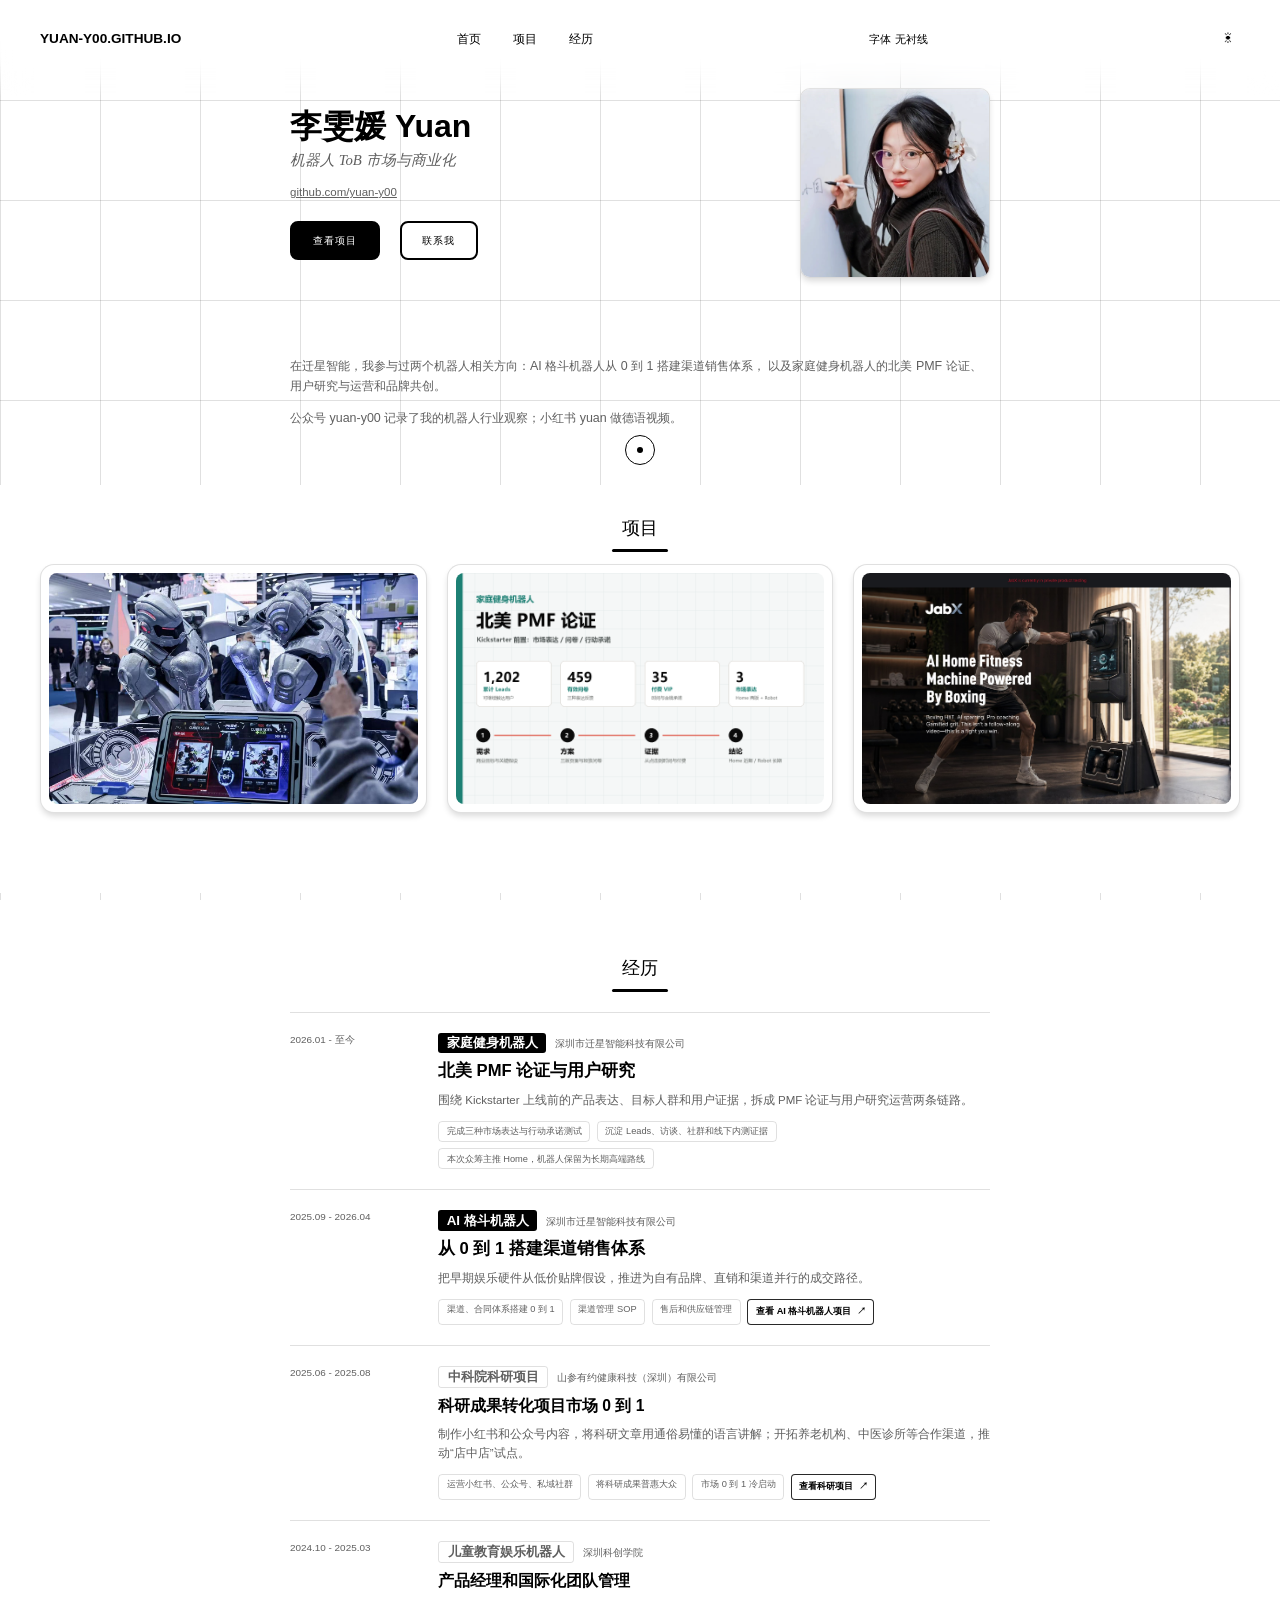
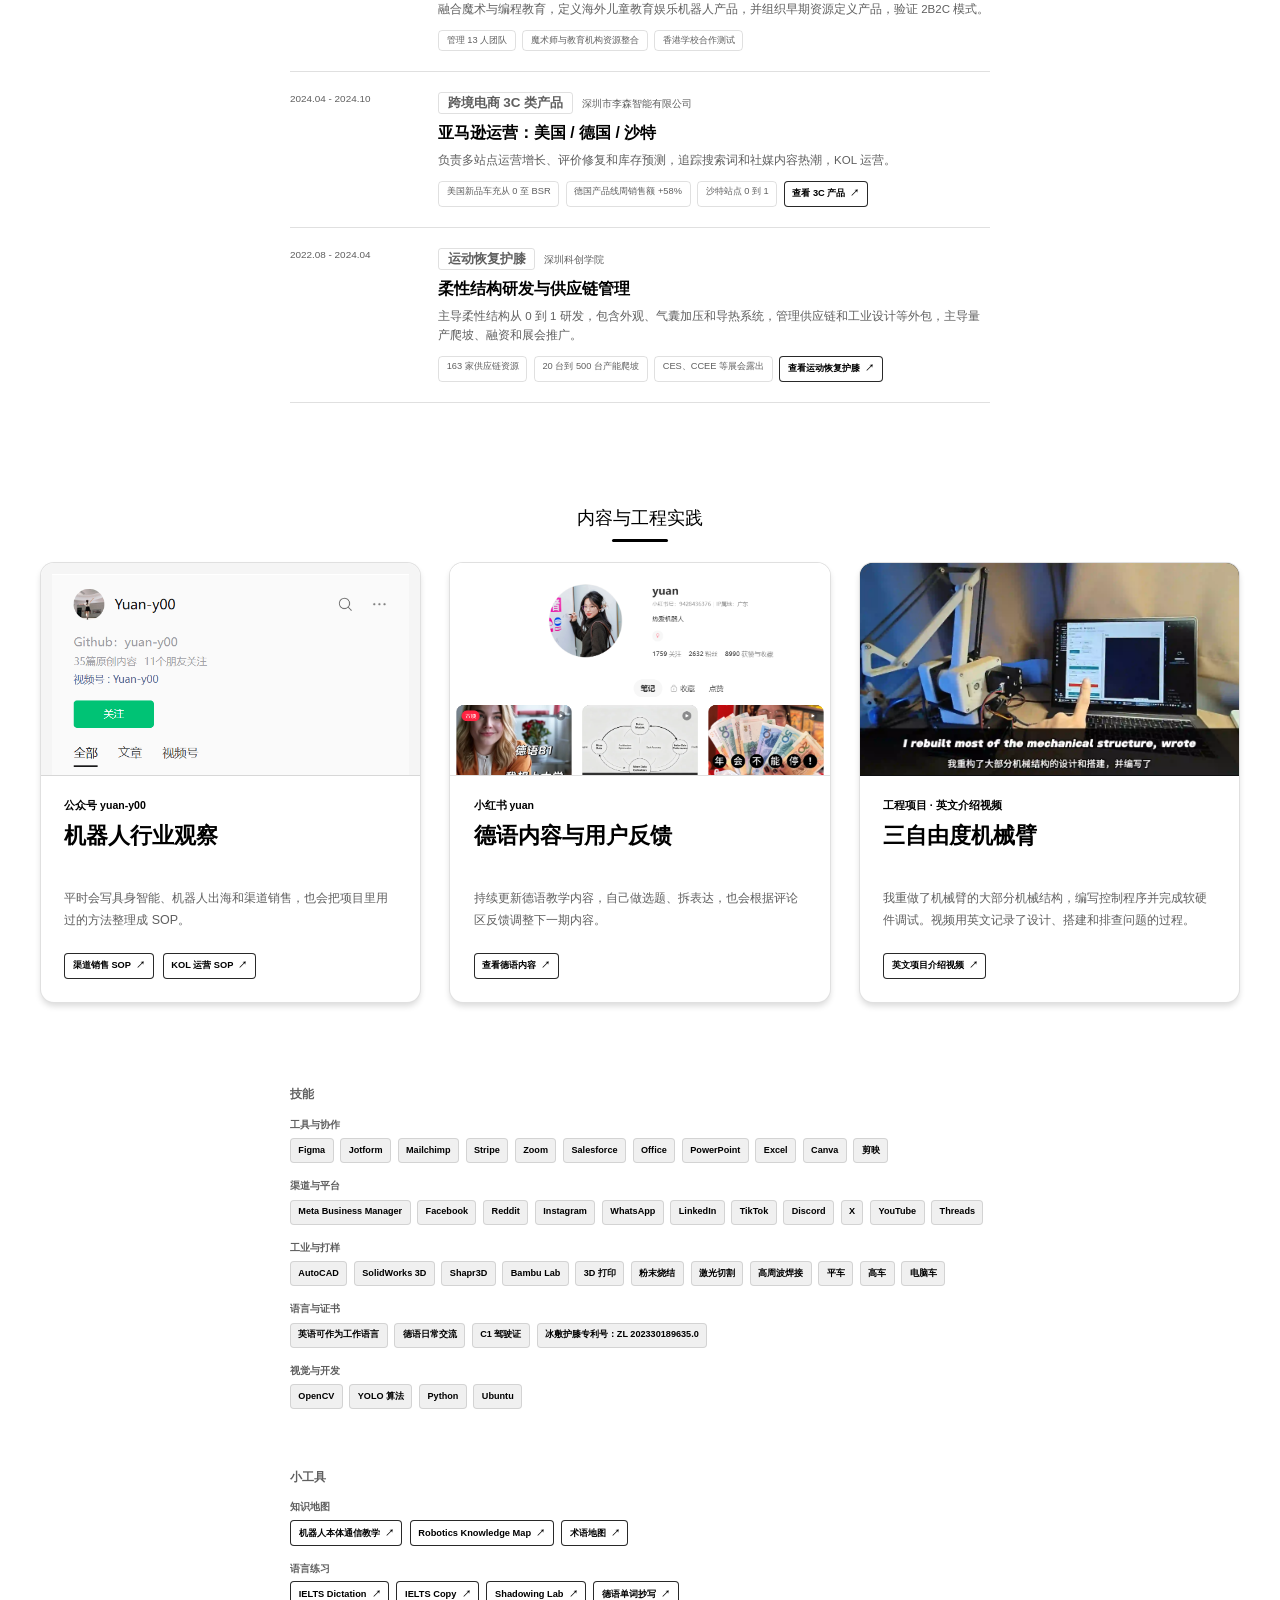
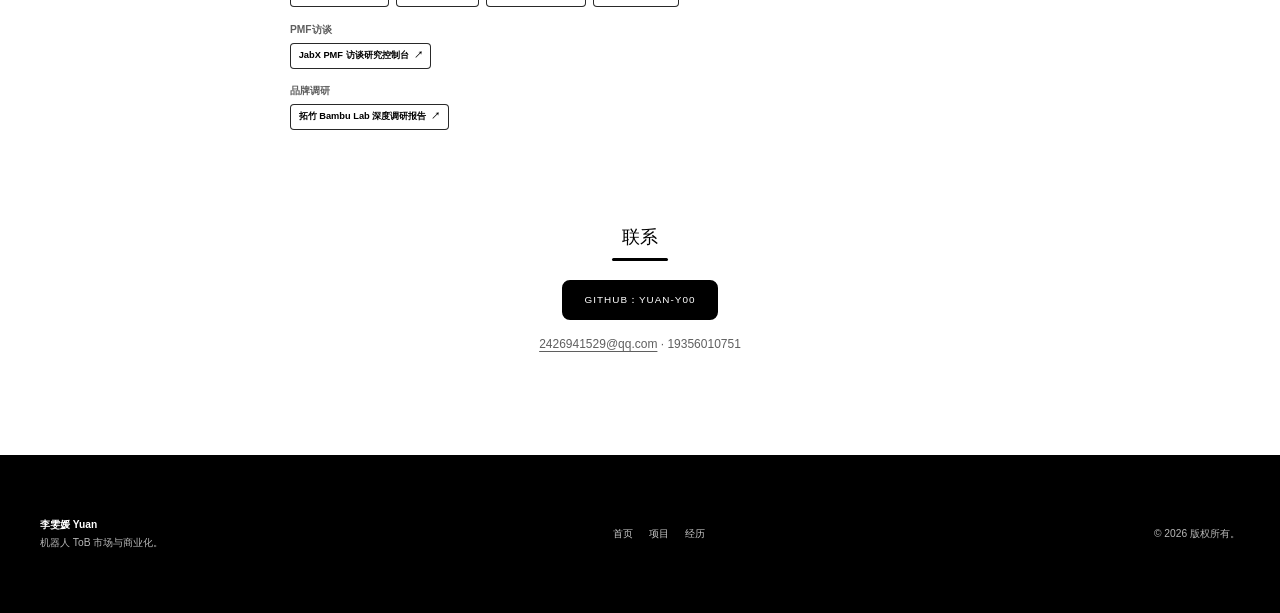
==== index.html @ 12eb8757 "Move development skills to final row" ====
<!doctype html>
<html lang="zh-CN">
  <head>
    <meta charset="utf-8">
    <meta name="viewport" content="width=device-width, initial-scale=1">
    <meta name="color-scheme" content="light dark">
    <title>李雯媛 Yuan | 机器人 ToB 市场与商业化</title>
    <meta
      name="description"
      content="李雯媛 Yuan 的机器人 ToB 海外市场与商业化作品集：PMF 验证、渠道销售、客户线索、订单交付和机器人行业观察。"
    >
    <meta property="og:title" content="李雯媛 Yuan | 机器人 ToB 市场与商业化">
    <meta
      property="og:description"
      content="机器人 ToB 海外市场、PMF 验证、渠道销售与商业化作品集。"
    >
    <meta property="og:type" content="website">
    <meta property="og:url" content="https://yuan-y00.github.io/">
    <meta property="og:image" content="https://yuan-y00.github.io/assets/site-preview.webp">
    <meta name="twitter:card" content="summary_large_image">
    <link rel="icon" href="assets/profile/avatar.webp">
    <link rel="stylesheet" href="styles.css">
  </head>
  <body class="home-page">
    <a class="skip-link" href="#main">跳到主要内容</a>
    <div class="cursor-dot" id="cursorDot" aria-hidden="true"></div>
    <div class="cursor-ring" id="cursorRing" aria-hidden="true"></div>

    <nav class="navbar" aria-label="主导航">
      <div class="navbar-blur" aria-hidden="true"><div></div><div></div><div></div></div>
      <div class="container nav-container">
        <a class="nav-brand" href="#home">YUAN-Y00.GITHUB.IO</a>
        <ul class="nav-menu">
          <li><a href="#home" class="nav-link">首页</a></li>
          <li><a href="#cad-gallery" class="nav-link">项目</a></li>
          <li><a href="#experience" class="nav-link">经历</a></li>
        </ul>
        <button id="font-toggle" class="font-toggle" type="button" data-font-toggle title="切换字体">
          字体 <span id="font-label">无衬线</span>
        </button>
        <button id="theme-toggle" class="theme-toggle" type="button" data-theme-toggle aria-label="切换深色模式" title="切换深色模式">
          <span class="icon-sun" aria-hidden="true">☀</span>
          <span class="icon-moon" aria-hidden="true">☾</span>
        </button>
        <button class="hamburger" type="button" aria-label="打开菜单" aria-expanded="false">
          <span></span>
          <span></span>
          <span></span>
        </button>
      </div>
    </nav>

    <div id="scroll-sidebar" aria-label="页面目录">
      <div class="sidebar-track"><div id="sidebar-fill"></div></div>
      <button class="sdot active" type="button" data-target="about"><span class="sdot-ring"></span><span class="sdot-label">关于</span></button>
      <button class="sdot" type="button" data-target="cad-gallery"><span class="sdot-ring"></span><span class="sdot-label">项目</span></button>
      <button class="sdot" type="button" data-target="experience"><span class="sdot-ring"></span><span class="sdot-label">经历</span></button>
    </div>

    <main id="main" class="page-content">
      <section id="home" class="intro-section">
        <div class="intro-grid">
          <div class="intro-text">
            <h1>李雯媛 Yuan</h1>
            <p class="intro-role">机器人 ToB 市场与商业化</p>
            <p class="intro-contact">
              <a href="https://github.com/yuan-y00" target="_blank" rel="noreferrer">github.com/yuan-y00</a>
            </p>
            <div class="intro-actions">
              <a class="btn btn-primary" href="#cad-gallery">查看项目</a>
              <a class="btn btn-secondary" href="#contact">联系我</a>
            </div>
          </div>
          <div class="intro-photo">
            <img src="assets/profile/yuan-portrait-balanced-20260731.webp" width="1000" height="1000" alt="李雯媛个人照片">
          </div>
        </div>
      </section>

      <section id="about" class="about-section container narrow">
        <p>
          在迁星智能，我参与过两个机器人相关方向：AI 格斗机器人从 0 到 1 搭建渠道销售体系，
          以及家庭健身机器人的北美 PMF 论证、用户研究与运营和品牌共创。
        </p>
        <p>
          公众号 yuan-y00 记录了我的机器人行业观察；小红书 yuan 做德语视频。
        </p>
      </section>

      <section id="cad-gallery" class="cad-gallery-section">
        <div class="container">
          <h2 class="section-title cad-gallery-title">项目</h2>

          <div class="cad-gallery">
            <article
              class="cad-photo-wrap sr sr-up"
              data-category="sales channel"
              data-title="从 0 到 1 搭建渠道销售体系"
              data-image="assets/projects/ai-fighting-robot-commercialization/home-cover.jpg"
              data-tools="开发线索|渠道管理|销售合同和售后体系搭建|新媒体获客|机器人出海"
              data-link="projects/ai-fighting-robot-commercialization/"
            >
              <div class="cad-media">
                <img src="assets/projects/ai-fighting-robot-commercialization/home-cover.jpg" width="1280" height="853" alt="AI 格斗机器人展会演示现场" loading="lazy">
                <div class="cad-photo-cap">AI 格斗机器人 · 0 到 1 商业化 · 渠道销售</div>
              </div>
              <div class="modal-copy">
                <p>
                  把早期具身智能娱乐硬件从低价贴牌假设，重构为自有品牌、直销和渠道并行的商业化路径。
                  项目沉淀了线索、报价、合同、交付、售后和供应链反馈的闭环。
                </p>
              </div>
            </article>

            <article
              class="cad-photo-wrap sr sr-up"
              data-category="pmf research"
              data-title="家庭健身机器人 PMF 论证"
              data-image="assets/projects/jabx-north-america-pmf/cover-pmf.png"
              data-tools="市场调研|Meta 广告与问卷|市场表达测试|行动承诺筛选|PMF 论证"
              data-link="projects/jabx-north-america-pmf/"
            >
              <div class="cad-media">
                <img src="assets/projects/jabx-north-america-pmf/cover-pmf.png" width="1600" height="1000" alt="家庭健身机器人 PMF 论证项目封面" loading="lazy">
                <div class="cad-photo-cap">家庭健身机器人 · PMF 论证</div>
              </div>
              <div class="modal-copy">
                <p>
                  从 Kickstarter 目标倒推产品定义和市场表达：本次众筹主推家庭互动有氧，机器人方向保留为长期高端产品路线。
                </p>
              </div>
            </article>

            <article
              class="cad-photo-wrap sr sr-up"
              data-category="pmf operations"
              data-title="家庭健身机器人用户研究与运营"
              data-image="assets/projects/jabx-post-pmf-operations/private-testing-cover.jpg"
              data-modal-layout="wide"
              data-tools="用户访谈|定量用户调研|内容编码|用户共创|线下产品内测"
              data-link="projects/jabx-post-pmf-operations/"
            >
              <div class="cad-media">
                <img src="assets/projects/jabx-post-pmf-operations/private-testing-cover.jpg" width="1928" height="1058" alt="JabX 家庭健身机器人产品测试画面" loading="lazy">
                <div class="cad-photo-cap">家庭健身机器人 · 用户研究与运营</div>
              </div>
              <div class="modal-copy">
                <p>
                  围绕北美家庭健身机器人，完成用户访谈、定量内容编码、目标用户补样和品牌共创，并设计线下产品内测，
                  把用户表达转成产品和市场判断。
                </p>
              </div>
            </article>
          </div>
        </div>
      </section>

      <section id="experience" class="experience-section container narrow">
        <h2 class="section-title">经历</h2>
        <div class="experience-timeline">
          <article class="experience-item experience-featured sr sr-up">
            <time class="experience-date">2026.01 - 至今</time>
            <div class="experience-body">
              <div class="experience-kicker"><span>家庭健身机器人</span><span>深圳市迁星智能科技有限公司</span></div>
              <h3>北美 PMF 论证与用户研究</h3>
              <p>围绕 Kickstarter 上线前的产品表达、目标人群和用户证据，拆成 PMF 论证与用户研究运营两条链路。</p>
              <ul class="experience-scope">
                <li>完成三种市场表达与行动承诺测试</li>
                <li>沉淀 Leads、访谈、社群和线下内测证据</li>
                <li>本次众筹主推 Home，机器人保留为长期高端路线</li>
              </ul>
            </div>
          </article>

          <article class="experience-item experience-featured sr sr-up">
            <time class="experience-date">2025.09 - 2026.04</time>
            <div class="experience-body">
              <div class="experience-kicker"><span>AI 格斗机器人</span><span>深圳市迁星智能科技有限公司</span></div>
              <h3>从 0 到 1 搭建渠道销售体系</h3>
              <p>把早期娱乐硬件从低价贴牌假设，推进为自有品牌、直销和渠道并行的成交路径。</p>
              <ul class="experience-scope">
                <li>渠道、合同体系搭建 0 到 1</li>
                <li>渠道管理 SOP</li>
                <li>售后和供应链管理</li>
                <li class="experience-link-item"><a class="experience-link" href="https://qxrobot.com/" target="_blank" rel="noreferrer">查看 AI 格斗机器人项目</a></li>
              </ul>
            </div>
          </article>

          <article class="experience-item sr sr-up">
            <time class="experience-date">2025.06 - 2025.08</time>
            <div class="experience-body">
              <div class="experience-kicker"><span>中科院科研项目</span><span>山参有约健康科技（深圳）有限公司</span></div>
              <h3>科研成果转化项目市场 0 到 1</h3>
              <p>制作小红书和公众号内容，将科研文章用通俗易懂的语言讲解；开拓养老机构、中医诊所等合作渠道，推动“店中店”试点。</p>
              <ul class="experience-scope">
                <li>运营小红书、公众号、私域社群</li>
                <li>将科研成果普惠大众</li>
                <li>市场 0 到 1 冷启动</li>
                <li class="experience-link-item"><a class="experience-link" href="https://ginpact.com.hk/" target="_blank" rel="noreferrer">查看科研项目</a></li>
              </ul>
            </div>
          </article>

          <article class="experience-item sr sr-up">
            <time class="experience-date">2024.10 - 2025.03</time>
            <div class="experience-body">
              <div class="experience-kicker"><span>儿童教育娱乐机器人</span><span>深圳科创学院</span></div>
              <h3>产品经理和国际化团队管理</h3>
              <p>融合魔术与编程教育，定义海外儿童教育娱乐机器人产品，并组织早期资源定义产品，验证 2B2C 模式。</p>
              <ul class="experience-scope">
                <li>管理 13 人团队</li>
                <li>魔术师与教育机构资源整合</li>
                <li>香港学校合作测试</li>
              </ul>
            </div>
          </article>

          <article class="experience-item sr sr-up">
            <time class="experience-date">2024.04 - 2024.10</time>
            <div class="experience-body">
              <div class="experience-kicker"><span>跨境电商 3C 类产品</span><span>深圳市李森智能有限公司</span></div>
              <h3>亚马逊运营：美国 / 德国 / 沙特</h3>
              <p>负责多站点运营增长、评价修复和库存预测，追踪搜索词和社媒内容热潮，KOL 运营。</p>
              <ul class="experience-scope">
                <li>美国新品车充从 0 至 BSR</li>
                <li>德国产品线周销售额 +58%</li>
                <li>沙特站点 0 到 1</li>
                <li class="experience-link-item"><a class="experience-link" href="https://www.amazon.com/dp/B0D4215HCX/" target="_blank" rel="noreferrer">查看 3C 产品</a></li>
              </ul>
            </div>
          </article>

          <article class="experience-item sr sr-up">
            <time class="experience-date">2022.08 - 2024.04</time>
            <div class="experience-body">
              <div class="experience-kicker"><span>运动恢复护膝</span><span>深圳科创学院</span></div>
              <h3>柔性结构研发与供应链管理</h3>
              <p>主导柔性结构从 0 到 1 研发，包含外观、气囊加压和导热系统，管理供应链和工业设计等外包，主导量产爬坡、融资和展会推广。</p>
              <ul class="experience-scope">
                <li>163 家供应链资源</li>
                <li>20 台到 500 台产能爬坡</li>
                <li>CES、CCEE 等展会露出</li>
                <li class="experience-link-item"><a class="experience-link" href="https://www.xpolar-tech.com/" target="_blank" rel="noreferrer">查看运动恢复护膝</a></li>
              </ul>
            </div>
          </article>
        </div>
      </section>

      <section id="writing" class="publications-section container">
        <h2 class="section-title">内容与工程实践</h2>
        <div class="publication-grid">
          <article class="project-card sr sr-up">
            <div class="content-cover cover-image cover-contain">
              <img src="assets/content/wechat-yuan-profile.png" alt="公众号 Yuan-y00 主页截图">
            </div>
            <div class="project-content">
              <p class="content-platform">公众号 yuan-y00</p>
              <h3>机器人行业观察</h3>
              <p>平时会写具身智能、机器人出海和渠道销售，也会把项目里用过的方法整理成 SOP。</p>
              <div class="content-tags" aria-label="公众号文章标签">
                <a class="content-tag" href="https://mp.weixin.qq.com/s/DQ8brnDehKN5XThmb5bspg" target="_blank" rel="noreferrer">渠道销售 SOP</a>
                <a class="content-tag" href="https://mp.weixin.qq.com/s/_Z7_DgvgK1DrWkc9xlBwUQ" target="_blank" rel="noreferrer">KOL 运营 SOP</a>
              </div>
            </div>
          </article>
          <article class="project-card sr sr-up">
            <div class="content-cover cover-image">
              <img src="assets/content/xiaohongshu-yuan-profile.png" alt="小红书 yuan 主页截图">
            </div>
            <div class="project-content">
              <p class="content-platform">小红书 yuan</p>
              <h3>德语内容与用户反馈</h3>
              <p>持续更新德语教学内容，自己做选题、拆表达，也会根据评论区反馈调整下一期内容。</p>
              <div class="content-tags" aria-label="小红书内容标签">
                <a class="content-tag" href="https://xhslink.cn/m/1D19Q9TMSQf" target="_blank" rel="noreferrer">查看德语内容</a>
              </div>
            </div>
          </article>
          <article class="project-card sr sr-up">
            <div class="content-cover cover-image cover-video-still">
              <img src="assets/content/robot-arm-engineering-video.png" alt="三自由度机械臂英文介绍视频截图">
            </div>
            <div class="project-content">
              <p class="content-platform">工程项目 · 英文介绍视频</p>
              <h3>三自由度机械臂</h3>
              <p>我重做了机械臂的大部分机械结构，编写控制程序并完成软硬件调试。视频用英文记录了设计、搭建和排查问题的过程。</p>
              <div class="content-tags" aria-label="机械臂项目标签">
                <a class="content-tag" href="https://www.xiaohongshu.com/explore/6a89f39d0000000028001f42?xsec_token=ABTaK23NPM53Q2ijnxwiIBMrDNHzEESpCkzVfnrGubMnU=&amp;xsec_source=pc_user" target="_blank" rel="noreferrer">英文项目介绍视频</a>
              </div>
            </div>
          </article>
        </div>
      </section>

      <section id="skills" class="skills-section container narrow">
        <h2 class="tools-title">技能</h2>
        <div class="skill-groups">
          <div class="skill-group">
            <h3>工具与协作</h3>
            <div class="skill-tags">
              <span>Figma</span>
              <span>Jotform</span>
              <span>Mailchimp</span>
              <span>Stripe</span>
              <span>Zoom</span>
              <span>Salesforce</span>
              <span>Office</span>
              <span>PowerPoint</span>
              <span>Excel</span>
              <span>Canva</span>
              <span>剪映</span>
            </div>
          </div>
          <div class="skill-group">
            <h3>渠道与平台</h3>
            <div class="skill-tags">
              <span>Meta Business Manager</span>
              <span>Facebook</span>
              <span>Reddit</span>
              <span>Instagram</span>
              <span>WhatsApp</span>
              <span>LinkedIn</span>
              <span>TikTok</span>
              <span>Discord</span>
              <span>X</span>
              <span>YouTube</span>
              <span>Threads</span>
            </div>
          </div>
          <div class="skill-group">
            <h3>工业与打样</h3>
            <div class="skill-tags">
              <span>AutoCAD</span>
              <span>SolidWorks 3D</span>
              <span>Shapr3D</span>
              <span>Bambu Lab</span>
              <span>3D 打印</span>
              <span>粉末烧结</span>
              <span>激光切割</span>
              <span>高周波焊接</span>
              <span>平车</span>
              <span>高车</span>
              <span>电脑车</span>
            </div>
          </div>
          <div class="skill-group">
            <h3>语言与证书</h3>
            <div class="skill-tags">
              <span>英语可作为工作语言</span>
              <span>德语日常交流</span>
              <span>C1 驾驶证</span>
              <span>冰敷护膝专利号：ZL 202330189635.0</span>
            </div>
          </div>
          <div class="skill-group">
            <h3>视觉与开发</h3>
            <div class="skill-tags">
              <span>OpenCV</span>
              <span>YOLO 算法</span>
              <span>Python</span>
              <span>Ubuntu</span>
            </div>
          </div>
        </div>
      </section>

      <section id="tools" class="tools-section container narrow">
        <h2 class="tools-title">小工具</h2>
        <div class="tool-groups">
          <div class="tool-group">
            <h3>知识地图</h3>
            <div class="tool-links">
              <a class="tool-link" href="robotics_web_project_requirements/" target="_blank" rel="noreferrer">机器人本体通信教学</a>
              <a class="tool-link" href="robotics-knowledge-base/" target="_blank" rel="noreferrer">Robotics Knowledge Map</a>
              <a class="tool-link" href="terms-map/terms-map-site/" target="_blank" rel="noreferrer">术语地图</a>
            </div>
          </div>
          <div class="tool-group">
            <h3>语言练习</h3>
            <div class="tool-links">
              <a class="tool-link" href="ielts-dictation/" target="_blank" rel="noreferrer">IELTS Dictation</a>
              <a class="tool-link" href="ielts-copy-pwa/" target="_blank" rel="noreferrer">IELTS Copy</a>
              <a class="tool-link" href="xingchen-shadowing-app/" target="_blank" rel="noreferrer">Shadowing Lab</a>
              <a class="tool-link" href="deutsch-copy/" target="_blank" rel="noreferrer">德语单词抄写</a>
            </div>
          </div>
          <div class="tool-group">
            <h3>PMF访谈</h3>
            <div class="tool-links">
              <a class="tool-link" href="pmf-interview/JabX%20PMF%20%E8%AE%BF%E8%B0%88%E7%A0%94%E7%A9%B6.html" target="_blank" rel="noreferrer">JabX PMF 访谈研究控制台</a>
            </div>
          </div>
          <div class="tool-group">
            <h3>品牌调研</h3>
            <div class="tool-links">
              <a class="tool-link" href="brand-research-pdf/examples/bambu-lab-report-gtm.html" target="_blank" rel="noreferrer">拓竹 Bambu Lab 深度调研报告</a>
            </div>
          </div>
        </div>
      </section>

      <section id="contact" class="contact-section container narrow">
        <h2 class="section-title">联系</h2>
        <a class="btn btn-primary" href="https://github.com/yuan-y00" target="_blank" rel="noreferrer">GitHub：yuan-y00</a>
        <p class="contact-direct">
          <a href="mailto:2426941529@qq.com">2426941529@qq.com</a> · 19356010751
        </p>
      </section>

      <div class="footer-spacer" aria-hidden="true"></div>
    </main>

    <footer class="footer">
      <div class="footer-row container">
        <div>
          <p>李雯媛 Yuan</p>
          <p>机器人 ToB 市场与商业化。</p>
        </div>
        <nav class="footer-links" aria-label="页脚导航">
          <a href="#home">首页</a>
          <a href="#cad-gallery">项目</a>
          <a href="#experience">经历</a>
        </nav>
        <p>© 2026 版权所有。</p>
      </div>
    </footer>

    <div id="photo-modal" aria-hidden="true">
      <div class="pm-backdrop" data-modal-close></div>
      <div class="pm-card" role="dialog" aria-modal="true" aria-labelledby="pm-title">
        <button class="pm-close" type="button" aria-label="关闭项目详情" data-modal-close>✕</button>
        <div class="pm-img-wrap">
          <img id="pm-img" src="" alt="">
        </div>
        <div class="pm-info">
          <h2 id="pm-title"></h2>
          <p id="pm-desc"></p>
          <a id="pm-link" class="pm-link" href="#" style="display:none;">查看完整项目</a>
          <div class="pm-tools">
            <div class="pm-tools-label">工具与方法</div>
            <div id="pm-tools-list"></div>
          </div>
        </div>
      </div>
    </div>

    <script src="script.js"></script>
  </body>
</html>
---- styles.css ----
:root {
  --bg-primary: #ffffff;
  --bg-card: #ffffff;
  --text-primary: #000000;
  --text-secondary: #5f5f5f;
  --border-color: rgb(0 0 0 / 12%);
  --border-strong: rgb(0 0 0 / 84%);
  --grid-color: rgb(0 0 0 / 12%);
  --teal-blue: #176f66;
  --dark-teal: #000000;
  --cream-white: #ffffff;
  --site-font: Inter, "Helvetica Neue", Arial, "PingFang SC", "Microsoft YaHei", sans-serif;
  --root-font-size: 16px;
  --base-letter-spacing: 0;
  --shadow-md: 0 4px 6px -1px rgb(0 0 0 / 15%);
  --shadow-lg: 0 10px 25px rgb(0 0 0 / 18%);
  --shadow-xl: 0 20px 42px rgb(0 0 0 / 22%);
  --footer-height: 158px;
}

[data-theme="dark"] {
  --bg-primary: #080808;
  --bg-card: #111111;
  --text-primary: #ffffff;
  --text-secondary: #bebebe;
  --border-color: rgb(255 255 255 / 12%);
  --border-strong: rgb(255 255 255 / 86%);
  --grid-color: rgb(255 255 255 / 9%);
  --teal-blue: #8de0d4;
  --dark-teal: #ffffff;
  --cream-white: #111111;
}

[data-font="serif"] {
  --site-font: "Cormorant Garamond", Georgia, "Times New Roman", "Songti SC", "SimSun", serif;
  --root-font-size: 17px;
}

* {
  box-sizing: border-box;
  margin: 0;
  padding: 0;
}

html {
  font-size: var(--root-font-size);
  scroll-behavior: smooth;
}

body {
  position: relative;
  overflow-x: hidden;
  background: var(--bg-primary);
  color: var(--text-primary);
  font-family: var(--site-font);
  font-size: 0.7rem;
  line-height: 1.8;
  letter-spacing: var(--base-letter-spacing);
  text-rendering: optimizeLegibility;
}

body::before {
  content: "";
  position: fixed;
  inset: 0;
  z-index: 0;
  pointer-events: none;
  background:
    linear-gradient(var(--grid-color) 1px, transparent 1px),
    linear-gradient(90deg, var(--grid-color) 1px, transparent 1px);
  background-size: 100px 100px;
}

a {
  color: inherit;
}

img {
  display: block;
  max-width: 100%;
}

button,
input,
select,
textarea {
  font: inherit;
}

button {
  color: inherit;
}

::selection {
  background: var(--text-primary);
  color: var(--bg-primary);
}

.skip-link {
  position: fixed;
  left: 16px;
  top: 16px;
  z-index: 10000;
  width: 1px;
  height: 1px;
  overflow: hidden;
  border: 1px solid var(--border-strong);
  border-radius: 8px;
  padding: 10px 14px;
  background: var(--bg-card);
  clip: rect(0 0 0 0);
  clip-path: inset(50%);
  white-space: nowrap;
}

.skip-link:focus {
  width: auto;
  height: auto;
  overflow: visible;
  clip: auto;
  clip-path: none;
}

.container {
  width: min(1200px, calc(100% - 40px));
  margin: 0 auto;
}

.container.narrow,
.narrow {
  width: min(700px, calc(100% - 40px));
}

.page-content {
  position: relative;
  z-index: 1;
  min-height: 100vh;
  background: transparent;
}

.navbar {
  position: fixed;
  top: 0;
  z-index: 1000;
  width: 100%;
  transition: box-shadow 0.3s ease;
}

.navbar-blur {
  position: absolute;
  inset: 0;
  height: calc(100% + 24px);
  pointer-events: none;
}

.navbar-blur > div {
  position: absolute;
  inset: 0;
}

.navbar-blur > div:nth-child(1) {
  border-bottom: 2px solid var(--border-color);
  background: color-mix(in srgb, var(--bg-primary) 80%, transparent);
  backdrop-filter: blur(14px);
  -webkit-backdrop-filter: blur(14px);
  mask: linear-gradient(to bottom, black 55%, transparent 95%);
  -webkit-mask: linear-gradient(to bottom, black 55%, transparent 95%);
}

.navbar-blur > div:nth-child(2) {
  background: color-mix(in srgb, var(--bg-primary) 90%, transparent);
  backdrop-filter: blur(8px);
  -webkit-backdrop-filter: blur(8px);
  mask: linear-gradient(to bottom, black 30%, transparent 70%);
  -webkit-mask: linear-gradient(to bottom, black 30%, transparent 70%);
}

.navbar-blur > div:nth-child(3) {
  background: color-mix(in srgb, var(--bg-primary) 97%, transparent);
  backdrop-filter: blur(4px);
  -webkit-backdrop-filter: blur(4px);
  mask: linear-gradient(to bottom, black 12%, transparent 40%);
  -webkit-mask: linear-gradient(to bottom, black 12%, transparent 40%);
}

.nav-container {
  position: relative;
  z-index: 1;
  display: flex;
  align-items: center;
  justify-content: space-between;
  height: 78px;
}

.nav-brand {
  color: var(--dark-teal);
  font-size: 0.85rem;
  font-weight: 700;
  text-decoration: none;
  text-transform: uppercase;
  white-space: nowrap;
}

.nav-menu {
  display: flex;
  gap: 2rem;
  align-items: center;
  list-style: none;
}

.nav-link {
  position: relative;
  color: var(--text-primary);
  font-size: 0.72rem;
  font-weight: 500;
  text-decoration: none;
  transition: color 0.25s ease;
}

.nav-link::after {
  content: "";
  position: absolute;
  left: 0;
  right: 0;
  bottom: -4px;
  height: 1px;
  background: var(--text-primary);
  opacity: 0;
  transform: scaleX(0);
  transition: opacity 0.22s ease, transform 0.22s ease;
}

.nav-link:hover::after,
.nav-link:focus::after {
  opacity: 1;
  transform: scaleX(1);
}

.font-toggle,
.theme-toggle,
.hamburger {
  border: none;
  background: none;
  color: var(--text-primary);
  cursor: pointer;
}

.font-toggle {
  display: flex;
  align-items: center;
  gap: 0.24rem;
  padding: 0;
  font-family: var(--site-font);
  font-size: 0.7rem;
  font-weight: 500;
}

.font-toggle:hover,
.theme-toggle:hover {
  opacity: 0.62;
}

.theme-toggle {
  display: flex;
  width: 26px;
  height: 26px;
  align-items: center;
  justify-content: center;
  margin-left: 0.6rem;
  font-size: 0.88rem;
}

[data-theme="dark"] .icon-sun,
.icon-moon {
  display: none;
}

[data-theme="dark"] .icon-moon {
  display: inline;
}

.hamburger {
  display: none;
  flex-direction: column;
  gap: 4px;
  width: 32px;
  height: 32px;
  align-items: center;
  justify-content: center;
}

.hamburger span {
  width: 25px;
  height: 3px;
  border-radius: 3px;
  background: var(--text-primary);
  transition: transform 0.3s ease, opacity 0.3s ease;
}

.hamburger.active span:nth-child(1) {
  transform: rotate(45deg) translate(8px, 8px);
}

.hamburger.active span:nth-child(2) {
  opacity: 0;
}

.hamburger.active span:nth-child(3) {
  transform: rotate(-45deg) translate(7px, -7px);
}

.intro-section {
  padding: 5.5rem 0 0.75rem;
}

.intro-grid {
  display: flex;
  max-width: 700px;
  align-items: center;
  justify-content: space-between;
  gap: 1.5rem;
  margin: 0 auto;
}

.intro-text {
  flex: 1;
  min-width: 0;
  animation: fadeInUp 0.6s ease both;
}

.intro-text h1 {
  margin-bottom: 0.35rem;
  font-size: clamp(1.6rem, 3vw, 2rem);
  font-weight: 700;
  line-height: 1.25;
}

.intro-role {
  color: var(--text-secondary);
  font-family: Georgia, "Times New Roman", "Songti SC", serif;
  font-size: 0.92rem;
  font-style: italic;
  line-height: 1.35;
}

.intro-contact {
  margin-top: 0.7rem;
  color: var(--text-secondary);
  font-size: 0.72rem;
}

.intro-actions {
  display: flex;
  gap: 1.25rem;
  margin-top: 1.1rem;
}

.intro-photo {
  position: relative;
  display: block;
  width: 190px;
  height: 190px;
  flex: 0 0 190px;
  overflow: hidden;
  border: 1px solid var(--border-color);
  border-radius: 10px;
  background: #f7f7f7;
  box-shadow: var(--shadow-md);
}

.intro-photo img {
  display: block;
  width: 100%;
  height: 100%;
  object-fit: cover;
}

.btn {
  display: inline-block;
  border: none;
  border-radius: 8px;
  padding: 0.55rem 1.3rem;
  font-size: 0.62rem;
  font-weight: normal;
  letter-spacing: 1px;
  text-align: center;
  text-decoration: none;
  text-transform: uppercase;
  cursor: pointer;
  transition: all 0.3s ease;
}

.btn-primary {
  border: 2px solid var(--text-primary);
  background: var(--text-primary);
  color: var(--bg-primary);
}

.btn-primary:hover,
.btn-primary:focus {
  transform: translateY(-2px);
  box-shadow: var(--shadow-lg);
}

.btn-secondary {
  border: 2px solid var(--text-primary);
  background: transparent;
  color: var(--text-primary);
}

.btn-secondary:hover,
.btn-secondary:focus {
  background: var(--text-primary);
  color: var(--bg-primary);
}

.about-section {
  padding: 4.2rem 0 2.75rem;
}

.about-section p {
  margin-bottom: 0.8rem;
  color: var(--text-secondary);
  font-size: 0.78rem;
  line-height: 1.55;
}

.about-section blockquote {
  margin: 0.9rem 0;
  border-left: 3px solid var(--text-primary);
  padding-left: 1.35rem;
  font-size: 0.78rem;
  font-weight: 700;
  line-height: 1.55;
}

.section-title {
  position: relative;
  margin-bottom: 1.2rem;
  color: var(--text-primary);
  font-size: 1.1rem;
  font-weight: 500;
  line-height: 1.35;
  text-align: center;
  text-transform: uppercase;
}

.section-title::after {
  content: "";
  display: block;
  width: 56px;
  height: 3px;
  margin: 0.55rem auto 0;
  border-radius: 99px;
  background: var(--text-primary);
}

.cad-gallery-section {
  padding: 2rem 0 5rem;
  background: var(--bg-primary);
}

.cad-gallery-title {
  margin-bottom: 0.75rem;
}

.cad-filter {
  margin-bottom: 2.5rem;
  color: var(--text-secondary);
  font-size: 0.8rem;
  text-align: center;
}

.cad-filter-link {
  border: none;
  border-bottom: 1px solid currentColor;
  background: transparent;
  color: var(--text-primary);
  text-underline-offset: 2px;
  cursor: pointer;
  transition: opacity 0.2s ease;
}

.cad-filter-link:hover,
.cad-filter-link:focus {
  opacity: 0.58;
}

.cad-filter-link.active {
  font-weight: 700;
}

.cad-gallery {
  display: grid;
  grid-template-columns: repeat(3, minmax(0, 1fr));
  gap: 1.25rem;
  align-items: start;
}

.cad-photo-wrap {
  position: relative;
  display: block;
  break-inside: avoid;
  overflow: hidden;
  margin-bottom: 0;
  border: 1px solid var(--border-color);
  border-radius: 14px;
  padding: 8px;
  background: var(--bg-card);
  box-shadow: var(--shadow-md);
  cursor: zoom-in;
  transition: box-shadow 0.3s ease, transform 0.3s ease, opacity 0.28s ease;
}

.cad-photo-wrap:hover,
.cad-photo-wrap:focus-within {
  transform: translateY(-3px);
  box-shadow: var(--shadow-xl);
}

.cad-photo-wrap.cad-filtered-out {
  display: none;
}

.cad-media {
  position: relative;
  overflow: hidden;
  aspect-ratio: 16 / 10;
  border-radius: 8px;
  background: #f6f6f6;
}

.cad-photo-wrap img {
  width: 100%;
  height: 100%;
  display: block;
  object-fit: cover;
  object-position: center;
  transition: transform 0.55s cubic-bezier(0.25, 1, 0.5, 1), filter 0.35s ease;
}

.cad-photo-wrap:hover img,
.cad-photo-wrap:focus-within img {
  transform: scale(1.07);
  filter: brightness(0.68);
}

.cad-photo-cap {
  position: absolute;
  right: 0;
  bottom: 0;
  left: 0;
  border-radius: 0 0 8px 8px;
  padding: 1rem 1rem 0.85rem;
  background: linear-gradient(0deg, rgb(0 0 0 / 88%) 0%, transparent 100%);
  color: rgb(255 255 255 / 92%);
  font-size: 0.55rem;
  letter-spacing: 0;
  opacity: 0;
  transform: translateY(8px);
  transition: opacity 0.3s ease, transform 0.3s ease;
}

.cad-photo-wrap:hover .cad-photo-cap,
.cad-photo-wrap:focus-within .cad-photo-cap {
  opacity: 1;
  transform: translateY(0);
}

.modal-copy {
  display: none;
}

.live-loop-preview {
  position: relative;
  min-height: 268px;
  overflow: hidden;
  background:
    radial-gradient(circle at var(--handle-x, 54%) var(--handle-y, 44%), rgb(31 128 117 / 28%), transparent 112px),
    linear-gradient(var(--border-color) 1px, transparent 1px),
    linear-gradient(90deg, var(--border-color) 1px, transparent 1px),
    #ffffff;
  background-size: auto, 24px 24px, 24px 24px, auto;
}

.live-loop-preview::before {
  content: "";
  position: absolute;
  inset: 42px 34px;
  border: 1px solid rgb(0 0 0 / 16%);
  border-radius: 50%;
  transform: rotate(-12deg);
}

.live-loop-preview::after {
  content: "";
  position: absolute;
  left: calc(var(--handle-x, 54%) - 1px);
  top: 42px;
  bottom: calc(100% - var(--handle-y, 44%));
  width: 2px;
  background: linear-gradient(#cf4d3b, transparent);
  opacity: 0.72;
}

.loop-node {
  position: absolute;
  z-index: 2;
  border: 1px solid #000000;
  border-radius: 999px;
  padding: 4px 8px;
  background: #ffffff;
  color: #000000;
  font-size: 0.6rem;
  font-weight: 700;
}

.node-lead {
  left: 12%;
  top: 18%;
}

.node-quote {
  left: 56%;
  top: 14%;
}

.node-channel {
  right: 10%;
  top: 46%;
}

.node-deliver {
  left: 48%;
  bottom: 14%;
}

.node-feedback {
  left: 12%;
  bottom: 25%;
}

.loop-handle {
  position: absolute;
  left: var(--handle-x, 54%);
  top: var(--handle-y, 44%);
  z-index: 3;
  width: 30px;
  height: 30px;
  border: 2px solid #ffffff;
  border-radius: 50%;
  padding: 0;
  background: #1f8075;
  box-shadow:
    0 0 0 1px #000000,
    0 0 28px rgb(31 128 117 / 64%);
  cursor: grab;
  transform: translate(-50%, -50%);
}

.loop-handle:active {
  cursor: grabbing;
}

#scroll-sidebar {
  position: fixed;
  left: 20px;
  top: 50%;
  z-index: 600;
  display: flex;
  flex-direction: column;
  align-items: center;
  opacity: 0;
  pointer-events: none;
  transform: translateY(-50%);
  transition: opacity 0.4s ease;
}

#scroll-sidebar.visible {
  opacity: 1;
  pointer-events: auto;
}

.sidebar-track {
  position: absolute;
  left: 50%;
  top: 0;
  bottom: 0;
  width: 2px;
  background: rgb(0 0 0 / 18%);
  transform: translateX(-1px);
}

[data-theme="dark"] .sidebar-track {
  background: rgb(255 255 255 / 22%);
}

#sidebar-fill {
  width: 2px;
  height: 0;
  background: var(--text-primary);
}

.sdot {
  position: relative;
  display: flex;
  align-items: center;
  border: 0;
  padding: 11px 0;
  background: transparent;
  cursor: pointer;
}

.sdot-ring {
  position: relative;
  z-index: 1;
  display: block;
  width: 10px;
  height: 10px;
  flex-shrink: 0;
  border: 2px solid rgb(0 0 0 / 40%);
  border-radius: 50%;
  background: var(--cream-white);
  transition: all 0.3s ease;
}

[data-theme="dark"] .sdot-ring {
  border-color: rgb(255 255 255 / 45%);
}

.sdot.active .sdot-ring {
  border-color: var(--text-primary);
  background: var(--text-primary);
  box-shadow: 0 0 14px rgb(0 0 0 / 60%);
  transform: scale(1.5);
}

.sdot-label {
  position: absolute;
  left: 18px;
  border-radius: 4px;
  padding: 2px 7px;
  background: var(--cream-white);
  box-shadow: 0 2px 8px rgb(0 0 0 / 12%);
  color: var(--dark-teal);
  font-size: 0.48rem;
  letter-spacing: 0;
  opacity: 0;
  pointer-events: none;
  transform: translateX(-4px);
  transition: all 0.25s ease;
  white-space: nowrap;
}

.sdot:hover .sdot-label,
.sdot.active .sdot-label {
  opacity: 1;
  transform: translateX(0);
}

.experience-section {
  padding: 4rem 0 4.5rem;
}

.experience-timeline {
  border-top: 1px solid var(--border-color);
}

.experience-item {
  display: grid;
  grid-template-columns: 8rem minmax(0, 1fr);
  gap: 1.25rem;
  align-items: start;
  border-bottom: 1px solid var(--border-color);
  padding: 1.25rem 0;
}

.experience-date {
  color: var(--text-secondary);
  font-size: 0.62rem;
  line-height: 1.45;
  white-space: nowrap;
}

.experience-body {
  min-width: 0;
}

.experience-kicker {
  display: flex;
  flex-wrap: wrap;
  gap: 0.55rem;
  align-items: baseline;
  margin-bottom: 0.46rem;
  color: var(--text-secondary);
  font-size: 0.6rem;
  line-height: 1.35;
}

.experience-kicker span:first-child {
  display: inline-flex;
  align-items: center;
  border-radius: 3px;
  padding: 0.14rem 0.54rem;
  background: var(--text-primary);
  color: var(--bg-primary);
  font-size: 0.84rem;
  font-weight: 700;
  line-height: 1.18;
}

.experience-item:not(.experience-featured) .experience-kicker span:first-child {
  border: 1px solid var(--border-color);
  background: transparent;
  color: var(--text-secondary);
}

.experience-body h3 {
  margin: 0;
  font-size: 0.98rem;
  font-weight: 700;
  line-height: 1.35;
}

.experience-featured .experience-body h3 {
  font-size: 1.04rem;
}

.experience-body p {
  margin-top: 0.5rem;
  color: var(--text-secondary);
  font-size: 0.72rem;
  line-height: 1.65;
}

.experience-scope {
  display: flex;
  flex-wrap: wrap;
  gap: 0.4rem;
  margin-top: 0.7rem;
  padding: 0;
  list-style: none;
}

.experience-scope li {
  border: 1px solid var(--border-color);
  border-radius: 4px;
  padding: 0.22rem 0.48rem;
  color: var(--text-secondary);
  font-size: 0.58rem;
  line-height: 1.3;
}

.experience-scope .experience-link-item {
  border: 0;
  padding: 0;
  background: transparent;
}

.experience-link {
  display: inline-flex;
  min-height: 26px;
  align-items: center;
  border: 1px solid var(--border-strong);
  border-radius: 4px;
  padding: 0.18rem 0.48rem;
  background: var(--bg-card);
  color: var(--text-primary);
  font-size: 0.58rem;
  font-weight: 700;
  line-height: 1.25;
  text-decoration: none;
  white-space: nowrap;
  transition:
    background 0.2s ease,
    color 0.2s ease,
    transform 0.2s ease;
}

.experience-link::after {
  content: "↗";
  margin-left: 0.32rem;
}

.experience-link:hover,
.experience-link:focus-visible {
  background: var(--text-primary);
  color: var(--bg-primary);
  transform: translateY(-1px);
}

.muted-row {
  opacity: 0.78;
}

.publications-section {
  padding: 2rem 0 5rem;
}

.skills-section {
  padding: 0.2rem 0 3.2rem;
}

.skill-groups {
  display: grid;
  gap: 1rem;
}

.skill-group h3 {
  display: block;
  margin: 0 0 0.42rem;
  color: var(--text-secondary);
  font-size: 0.64rem;
  font-weight: 700;
  line-height: 1.35;
}

.skill-group h3::after {
  display: none;
}

.skill-tags {
  display: flex;
  flex-wrap: wrap;
  gap: 0.42rem;
}

.skill-tags span {
  display: inline-flex;
  min-height: 25px;
  align-items: center;
  border: 1px solid var(--border-color);
  border-radius: 4px;
  padding: 0.16rem 0.46rem;
  background: color-mix(in srgb, var(--bg-card) 94%, var(--text-primary) 6%);
  color: var(--text-primary);
  font-size: 0.57rem;
  font-weight: 700;
  line-height: 1.25;
}

.tools-section {
  padding: 0.55rem 0 4rem;
}

.tools-title {
  margin: 0 0 0.95rem;
  color: var(--text-secondary);
  font-size: 0.72rem;
  font-weight: 700;
  line-height: 1.4;
  text-align: left;
}

.tool-groups {
  display: grid;
  gap: 0.95rem;
}

.tool-group {
  display: block;
}

.tool-group h3 {
  display: block;
  margin: 0 0 0.38rem;
  color: var(--text-secondary);
  font-size: 0.64rem;
  font-weight: 700;
  line-height: 1.35;
}

.tool-group h3::after {
  display: none;
}

.tool-links {
  display: flex;
  flex-wrap: wrap;
  gap: 0.45rem;
}

.tool-link {
  display: inline-flex;
  min-height: 26px;
  align-items: center;
  border: 1px solid var(--border-strong);
  border-radius: 4px;
  padding: 0.18rem 0.48rem;
  background: var(--bg-card);
  color: var(--text-primary);
  font-size: 0.58rem;
  font-weight: 700;
  line-height: 1.25;
  text-decoration: none;
  white-space: nowrap;
  transition:
    background 0.2s ease,
    color 0.2s ease,
    transform 0.2s ease;
}

.tool-link::after {
  content: "↗";
  margin-left: 0.32rem;
}

.tool-link:hover,
.tool-link:focus-visible {
  background: var(--text-primary);
  color: var(--bg-primary);
  transform: translateY(-1px);
}

.publication-grid {
  display: grid;
  grid-template-columns: repeat(3, minmax(0, 1fr));
  gap: 1.75rem;
  align-items: stretch;
}

.project-card {
  display: flex;
  flex-direction: column;
  height: 100%;
  overflow: hidden;
  border: 1px solid var(--border-color);
  border-radius: 14px;
  background: var(--bg-card);
  box-shadow: var(--shadow-md);
}

.content-cover {
  position: relative;
  display: grid;
  aspect-ratio: 16 / 9;
  min-height: 0;
  overflow: hidden;
  border-bottom: 1px solid var(--border-color);
  padding: 0.9rem;
  background: #f7f7f5;
}

.content-cover::before {
  content: "";
  position: absolute;
  inset: 0;
  background:
    linear-gradient(var(--border-color) 1px, transparent 1px),
    linear-gradient(90deg, var(--border-color) 1px, transparent 1px);
  background-size: 24px 24px;
  opacity: 0.5;
}

.sop-preview {
  position: relative;
  z-index: 1;
}

.cover-sop {
  aspect-ratio: 16 / 9;
  min-height: 0;
  place-items: center;
  padding: 0;
  background: #fbfbfb;
}

.sop-preview {
  width: 100%;
  height: 100%;
}

.sop-preview img {
  width: 100%;
  height: 100%;
  background: var(--bg-card);
  object-fit: contain;
  object-position: center;
}

.cover-image {
  aspect-ratio: 16 / 9;
  min-height: 0;
  padding: 0;
  background: var(--bg-card);
}

.cover-image::before {
  display: none;
}

.cover-image img {
  width: 100%;
  height: 100%;
  object-fit: cover;
  object-position: center top;
}

.cover-contain {
  padding: 0.7rem;
  background: #f5f5f5;
}

.cover-contain img {
  object-fit: contain;
}

.cover-video-still {
  background: #101114;
}

.cover-video-still img {
  object-fit: contain;
}

[data-theme="dark"] .content-cover {
  background: #151515;
}

[data-theme="dark"] .cover-sop {
  background: #101010;
}

.project-content {
  display: flex;
  flex: 1;
  flex-direction: column;
  min-height: 0;
  padding: 1.35rem 1.45rem 1.45rem;
}

.project-content .content-platform {
  margin: 0 0 0.58rem;
  color: var(--accent);
  font-size: 0.66rem;
  font-weight: 700;
  line-height: 1.4;
}

.project-content h3 {
  min-height: 3.45rem;
  margin: 0 0 0.72rem;
  font-size: 1.36rem;
  font-weight: 700;
  line-height: 1.28;
}

.project-content p {
  margin: 0;
  color: var(--text-secondary);
  font-size: 0.78rem;
  line-height: 1.75;
}

.content-link {
  display: inline-flex;
  margin-top: auto;
  color: var(--text-primary);
  font-size: 0.74rem;
  font-weight: 700;
  text-decoration: underline;
  text-underline-offset: 3px;
}

.content-tags {
  display: flex;
  flex-wrap: wrap;
  gap: 0.55rem;
  margin-top: auto;
  padding-top: 1.3rem;
}

.content-tag {
  display: inline-flex;
  min-height: 26px;
  align-items: center;
  border: 1px solid var(--border-strong);
  border-radius: 4px;
  padding: 0.18rem 0.48rem;
  background: var(--bg-card);
  color: var(--text-primary);
  font-size: 0.58rem;
  font-weight: 700;
  line-height: 1.25;
  text-decoration: none;
  white-space: nowrap;
  transition:
    background 0.2s ease,
    color 0.2s ease,
    transform 0.2s ease;
}

.content-tag::after {
  content: "↗";
  margin-left: 0.32rem;
}

.content-tag:hover,
.content-tag:focus-visible {
  background: var(--text-primary);
  color: var(--bg-primary);
  transform: translateY(-1px);
}

.article-list,
.article-meta-list {
  display: grid;
  gap: 0.6rem;
  margin-top: 1.05rem;
}

.article-meta-list {
  gap: 0;
  margin-top: auto;
  padding-top: 0.72rem;
}

.article-link {
  display: block;
  border: 1px solid var(--border-color);
  border-radius: 7px;
  padding: 0.64rem 0.7rem;
  background: color-mix(in srgb, var(--bg-card) 90%, var(--text-primary) 10%);
  text-decoration: none;
  transition:
    border-color 0.25s ease,
    transform 0.25s ease,
    box-shadow 0.25s ease;
}

.article-link:hover {
  border-color: var(--border-strong);
  box-shadow: 0 8px 18px rgb(0 0 0 / 11%);
  transform: translateY(-2px);
}

.article-link span {
  display: block;
  color: var(--text-primary);
  font-size: 0.68rem;
  font-weight: 700;
  line-height: 1.35;
}

.article-link small {
  display: block;
  margin-top: 0.22rem;
  color: var(--text-secondary);
  font-size: 0.56rem;
  line-height: 1.45;
}

.article-meta-link {
  display: grid;
  grid-template-columns: 88px minmax(0, 1fr);
  gap: 12px;
  border-top: 1px solid var(--border-color);
  padding: 0.62rem 0;
  color: inherit;
  text-decoration: none;
  transition:
    color 0.22s ease,
    transform 0.22s ease;
}

.article-meta-link:last-child {
  border-bottom: 1px solid var(--border-color);
}

.article-meta-link:hover {
  color: var(--text-primary);
  transform: translateX(3px);
}

.article-meta-link span {
  color: var(--text-secondary);
  font-size: 0.58rem;
  font-weight: 700;
  line-height: 1.45;
  text-transform: uppercase;
}

.article-meta-link strong {
  color: var(--text-primary);
  font-size: 0.64rem;
  font-weight: 700;
  line-height: 1.55;
}

.contact-section {
  padding: 2rem 0 5rem;
  text-align: center;
}

.contact-section p {
  margin-bottom: 1.2rem;
  color: var(--text-secondary);
  font-size: 0.75rem;
}

.contact-direct {
  margin: 0.9rem 0 0;
  color: color-mix(in srgb, var(--text-secondary) 76%, transparent);
  font-size: 0.62rem;
}

.contact-direct a {
  color: inherit;
  text-underline-offset: 3px;
}

.footer-spacer {
  display: none;
}

.footer {
  position: relative;
  z-index: 1;
  background: #000000;
  color: #ffffff;
}

.footer-row {
  display: flex;
  align-items: center;
  justify-content: space-between;
  gap: 1rem;
  min-height: var(--footer-height);
  padding: 1.5rem 0;
}

.footer p {
  margin: 0;
  color: rgb(255 255 255 / 72%);
  font-size: 0.64rem;
}

.footer div p:first-child {
  color: #ffffff;
  font-weight: 700;
}

.footer-links {
  display: flex;
  gap: 1rem;
}

.footer-links a {
  color: rgb(255 255 255 / 78%);
  font-size: 0.62rem;
  text-decoration: none;
  text-transform: uppercase;
}

.footer-links a:hover {
  color: #ffffff;
}

#photo-modal {
  position: fixed;
  inset: 0;
  z-index: 9999;
  display: flex;
  align-items: center;
  justify-content: center;
  padding: 1.5rem;
  opacity: 0;
  pointer-events: none;
  transition: opacity 0.3s ease;
}

#photo-modal.open {
  opacity: 1;
  pointer-events: auto;
}

.pm-backdrop {
  position: absolute;
  inset: 0;
  background: rgb(0 0 0 / 88%);
  backdrop-filter: blur(8px);
  -webkit-backdrop-filter: blur(8px);
}

.pm-card {
  position: relative;
  z-index: 1;
  display: grid;
  grid-template-columns: 55% 45%;
  grid-template-rows: minmax(0, 1fr);
  width: 100%;
  max-width: 980px;
  max-height: 88vh;
  overflow: hidden;
  border-radius: 16px;
  background: var(--bg-card);
  box-shadow: 0 28px 80px rgb(0 0 0 / 42%);
  transform: scale(0.97) translateY(18px);
  transition: transform 0.3s ease;
}

#photo-modal.open .pm-card {
  transform: scale(1) translateY(0);
}

.pm-img-wrap {
  position: relative;
  min-height: 380px;
  max-height: 88vh;
  overflow: hidden;
  background: #f4f7f5;
}

.pm-img-wrap img {
  width: 100%;
  height: 100%;
  object-fit: contain;
}

#photo-modal.media-wide .pm-img-wrap img {
  object-fit: cover;
  object-position: center;
}

@media (min-width: 769px) {
  #photo-modal.media-wide .pm-card {
    grid-template-columns: minmax(0, 62%) minmax(0, 38%);
    max-width: 1100px;
  }
}

.pm-info {
  display: flex;
  min-height: 0;
  flex-direction: column;
  gap: 1rem;
  overflow-y: auto;
  padding: 2.4rem 2rem;
  background: var(--bg-card);
}

.pm-close {
  position: absolute;
  top: 0.9rem;
  right: 0.9rem;
  z-index: 2;
  display: flex;
  width: 34px;
  height: 34px;
  align-items: center;
  justify-content: center;
  border: none;
  border-radius: 50%;
  background: rgb(0 0 0 / 45%);
  color: #ffffff;
  cursor: pointer;
  font-size: 0.75rem;
  transition: background 0.2s ease;
}

.pm-close:hover {
  background: rgb(0 0 0 / 72%);
}

#pm-title {
  margin: 0;
  color: var(--dark-teal);
  font-family: var(--site-font);
  font-size: 0.95rem;
  font-weight: 700;
  line-height: 1.45;
}

#pm-desc {
  color: var(--text-secondary);
  font-size: 0.67rem;
  line-height: 1.85;
}

.pm-link {
  display: inline-flex;
  min-height: 26px;
  align-items: center;
  width: fit-content;
  border: 1px solid var(--border-strong);
  border-radius: 4px;
  padding: 0.18rem 0.48rem;
  background: var(--bg-card);
  color: var(--text-primary);
  font-size: 0.58rem;
  font-weight: 700;
  line-height: 1.25;
  text-decoration: none;
  white-space: nowrap;
  transition:
    background 0.2s ease,
    color 0.2s ease,
    transform 0.2s ease;
}

.pm-link::after {
  content: "↗";
  margin-left: 0.32rem;
}

.pm-link:hover,
.pm-link:focus-visible {
  background: var(--text-primary);
  color: var(--bg-primary);
  transform: translateY(-1px);
}

.pm-tools {
  margin-top: auto;
  border-top: 1px solid var(--border-color);
  padding-top: 1rem;
}

.pm-tools-label {
  margin-bottom: 0.55rem;
  color: var(--teal-blue);
  font-family: var(--site-font);
  font-size: 0.58rem;
  font-weight: 700;
  letter-spacing: 1.5px;
  text-transform: uppercase;
}

#pm-tools-list {
  display: flex;
  flex-wrap: wrap;
  gap: 0.35rem;
}

.pm-tool-tag {
  border-radius: 6px;
  padding: 0.2rem 0.6rem;
  background: var(--text-primary);
  color: var(--bg-card);
  font-family: var(--site-font);
  font-size: 0.56rem;
  white-space: nowrap;
}

.cursor-dot,
.cursor-ring {
  position: fixed;
  left: 0;
  top: 0;
  z-index: 10001;
  pointer-events: none;
  opacity: 0;
}

.cursor-dot {
  width: 6px;
  height: 6px;
  border-radius: 50%;
  background: #ffffff;
  mix-blend-mode: difference;
  transform: translate(-50%, -50%);
}

.cursor-ring {
  width: 30px;
  height: 30px;
  border: 1px solid #ffffff;
  border-radius: 50%;
  mix-blend-mode: difference;
  transform: translate(-50%, -50%);
  transition:
    width 0.18s ease,
    height 0.18s ease,
    border-width 0.18s ease,
    opacity 0.2s ease;
}

.has-custom-cursor,
.has-custom-cursor * {
  cursor: none !important;
}

.has-pointer .cursor-dot,
.has-pointer .cursor-ring {
  opacity: 1;
}

.cursor-hover .cursor-ring {
  width: 46px;
  height: 46px;
  border-width: 2px;
}

.js-enabled .sr {
  opacity: 0;
  transform: translateY(45px);
}

.js-enabled .sr.sr-visible {
  opacity: 1;
  transform: translateY(0);
  transition: opacity 0.55s ease, transform 0.55s ease;
}

.js-enabled .experience-item.sr,
.js-enabled .project-card.sr {
  opacity: 1;
  transform: none;
}

@keyframes fadeInUp {
  from {
    opacity: 0;
    transform: translateY(16px);
  }
  to {
    opacity: 1;
    transform: translateY(0);
  }
}

/* Case study pages */
.site-header {
  position: relative;
  z-index: 2;
}

.brand,
.main-nav,
.header-tools {
  display: flex;
  align-items: center;
}

.brand {
  color: var(--dark-teal);
  font-size: 0.85rem;
  font-weight: 700;
  text-decoration: none;
  text-transform: uppercase;
}

.main-nav {
  gap: 2rem;
  list-style: none;
}

.header-tools {
  gap: 0.6rem;
}

.case-main {
  position: relative;
  z-index: 1;
  width: min(1100px, calc(100% - 36px));
  margin: 0 auto;
  padding-top: 78px;
}

.case-hero {
  display: grid;
  grid-template-columns: minmax(0, 0.95fr) minmax(320px, 1.05fr);
  gap: clamp(30px, 6vw, 76px);
  align-items: center;
  min-height: 72vh;
  padding: clamp(42px, 7vw, 86px) 0;
}

.eyebrow {
  margin: 0 0 12px;
  color: var(--text-secondary);
  font-size: 0.72rem;
  font-style: italic;
}

.case-hero h1,
.case-section h2 {
  margin: 0;
  font-weight: 700;
  line-height: 1.15;
}

.case-hero h1 {
  font-size: clamp(2rem, 4vw, 3.6rem);
}

.case-hero-refined {
  grid-template-columns: minmax(0, 1fr) minmax(320px, 0.95fr);
  gap: clamp(28px, 5vw, 64px);
}

.case-hero-refined h1 {
  max-width: 720px;
  font-size: clamp(2.05rem, 3.25vw, 3.05rem);
  line-height: 1.12;
}

.ai-robot-case .case-hero-refined {
  grid-template-columns: minmax(0, 0.95fr) minmax(280px, 0.62fr);
  gap: clamp(28px, 5vw, 56px);
}

.ai-robot-case .case-hero-refined h1 {
  max-width: 650px;
  font-size: clamp(1.86rem, 3vw, 2.7rem);
  line-height: 1.14;
}

.ai-robot-case .case-cover {
  max-width: 410px;
  justify-self: end;
}

.case-hero-refined > div > p:not(.eyebrow) {
  max-width: 680px;
  margin-top: 1rem;
  font-size: 0.78rem;
  line-height: 1.85;
}

.case-hero p,
.case-section > p {
  color: var(--text-secondary);
}

.case-cover {
  width: 100%;
  border: 1px solid var(--border-color);
  border-radius: 14px;
  box-shadow: var(--shadow-md);
}

.case-meta {
  display: grid;
  gap: 12px;
  margin: 26px 0 0;
}

.case-meta div {
  display: grid;
  grid-template-columns: 96px minmax(0, 1fr);
  gap: 14px;
  border-top: 1px solid var(--border-color);
  padding-top: 12px;
}

.case-hero-refined .case-meta {
  grid-template-columns: 1fr;
  gap: 12px;
  max-width: 820px;
  margin-top: 1.45rem;
}

.case-hero-refined .case-meta div {
  display: grid;
  grid-template-columns: 96px minmax(0, 1fr);
  gap: 14px;
  border: 0;
  border-top: 1px solid var(--border-color);
  border-radius: 0;
  padding: 12px 0 0;
  background: transparent;
  box-shadow: none;
}

.case-meta dt {
  color: var(--text-secondary);
  font-size: 0.62rem;
  font-weight: 700;
  text-transform: uppercase;
}

.case-meta dd {
  margin: 0;
}

.case-hero-refined .case-meta dd {
  margin-top: 0;
  font-size: 0.68rem;
  font-weight: 700;
  line-height: 1.45;
}

.case-actions {
  display: flex;
  flex-wrap: wrap;
  gap: 1rem;
  margin-top: 1.5rem;
}

.case-actions .button {
  display: inline-flex;
  align-items: center;
  justify-content: center;
  border: 1px solid var(--border-strong);
  border-radius: 8px;
  padding: 0.5rem 0.86rem;
  font-size: 0.64rem;
  font-weight: 700;
  line-height: 1.2;
  text-decoration: none;
  transition:
    background 0.22s ease,
    color 0.22s ease,
    transform 0.22s ease;
}

.case-actions .button:hover {
  transform: translateY(-2px);
}

.case-actions .button.primary {
  background: var(--text-primary);
  color: var(--bg-primary);
}

.case-actions .button.secondary {
  background: var(--bg-card);
  color: var(--text-primary);
}

.case-section {
  padding: clamp(42px, 7vw, 86px) 0;
  border-top: 1px solid var(--border-color);
}

.case-section h2 {
  max-width: 720px;
  font-size: clamp(1.4rem, 3vw, 2rem);
}

.case-section > p {
  max-width: 820px;
}

.case-metrics,
.case-columns,
.gallery-grid {
  display: grid;
  gap: 16px;
}

.case-metrics {
  grid-template-columns: repeat(4, minmax(0, 1fr));
  margin-top: 24px;
}

.case-metric,
.case-note,
.case-column {
  min-width: 0;
  border: 1px solid var(--border-color);
  border-radius: 12px;
  padding: 18px;
  background: var(--bg-card);
}

.case-metric strong {
  display: block;
  font-size: clamp(1.55rem, 3vw, 2.4rem);
  line-height: 1;
}

.case-metric span {
  display: block;
  margin-top: 9px;
  color: var(--text-secondary);
}

.case-columns {
  grid-template-columns: repeat(2, minmax(0, 1fr));
  margin-top: 20px;
  margin-bottom: 18px;
}

.case-columns.three {
  grid-template-columns: repeat(3, minmax(0, 1fr));
  margin-bottom: 20px;
}

.case-column h3,
.case-note h3 {
  margin: 0;
  font-size: 0.82rem;
  font-weight: 700;
  line-height: 1.35;
}

.case-column ul,
.case-note ul {
  margin: 10px 0 0;
  padding-left: 1.2rem;
  color: var(--text-secondary);
}

.case-column li,
.case-note li {
  margin: 6px 0;
}

.evidence-ladder {
  display: grid;
  grid-template-columns: repeat(5, minmax(0, 1fr));
  gap: 12px;
  margin-top: 24px;
}

.evidence-ladder div {
  min-width: 0;
  border-top: 3px solid var(--teal-blue);
  padding: 16px 14px 14px;
  background: var(--bg-card);
}

.evidence-ladder strong,
.evidence-ladder span,
.evidence-ladder small {
  display: block;
}

.evidence-ladder strong {
  font-size: 1.35rem;
  line-height: 1;
}

.evidence-ladder span {
  margin-top: 10px;
  font-weight: 700;
}

.evidence-ladder small {
  margin-top: 6px;
  color: var(--text-secondary);
  line-height: 1.5;
}

.case-report {
  width: min(980px, calc(100% - 40px));
}

.report-hero {
  padding: clamp(86px, 12vw, 150px) 0 clamp(54px, 8vw, 90px);
  border-bottom: 1px solid var(--border-strong);
}

.report-hero h1 {
  max-width: 820px;
  margin: 0;
  font-size: clamp(2.7rem, 7vw, 5.8rem);
  font-weight: 750;
  line-height: 1.02;
}

.report-lede {
  max-width: 780px;
  margin-top: 1.35rem;
  color: var(--text-secondary);
  font-size: clamp(0.88rem, 1.5vw, 1.08rem);
  line-height: 1.85;
}

.report-meta {
  display: grid;
  grid-template-columns: 0.65fr 1.25fr 1fr;
  gap: 24px;
  margin-top: clamp(34px, 5vw, 58px);
}

.report-meta div {
  border-top: 1px solid var(--border-color);
  padding-top: 12px;
}

.report-meta dt {
  color: var(--text-secondary);
  font-size: 0.6rem;
  font-weight: 700;
  text-transform: uppercase;
}

.report-meta dd {
  margin: 8px 0 0;
  font-size: 0.7rem;
  font-weight: 650;
  line-height: 1.65;
}

.report-body {
  width: min(820px, 100%);
  margin: 0 auto;
}

.report-section {
  position: relative;
  padding: clamp(64px, 10vw, 116px) 0;
}

.section-index {
  display: block;
  margin-bottom: 12px;
  color: var(--teal-blue);
  font-size: 0.65rem;
  font-weight: 800;
}

.report-section > h2 {
  max-width: 760px;
  margin: 0;
  font-size: clamp(1.65rem, 4vw, 2.75rem);
  line-height: 1.25;
}

.star-section {
  margin-top: clamp(52px, 8vw, 84px);
  border-left: 3px solid var(--border-strong);
  padding-left: clamp(20px, 4vw, 38px);
}

.star-section > h3 {
  display: flex;
  align-items: center;
  gap: 12px;
  margin: 0 0 24px;
  font-size: clamp(1.15rem, 2.6vw, 1.65rem);
  line-height: 1.35;
}

.star-section > h3 span {
  display: inline-flex;
  align-items: center;
  justify-content: center;
  min-width: 42px;
  height: 30px;
  border: 1px solid var(--border-strong);
  padding: 0 9px;
  font-size: 0.62rem;
  line-height: 1;
}

.star-section h4 {
  margin: 38px 0 10px;
  color: var(--teal-blue);
  font-size: 0.76rem;
  font-weight: 800;
}

.star-section p,
.star-section li,
.sample-map p,
.sample-map li {
  font-size: 0.78rem;
  line-height: 1.9;
}

.star-section p {
  margin: 14px 0 0;
}

.star-section .case-columns + p,
.star-section .report-stats + p {
  margin-top: 22px;
}

.star-section ul,
.star-section ol {
  margin: 14px 0 0;
  padding-left: 1.3rem;
  color: var(--text-secondary);
}

.star-section li {
  margin: 6px 0;
}

.star-section strong {
  color: var(--text-primary);
}

.commitment-flow {
  display: flex;
  flex-wrap: wrap;
  align-items: center;
  gap: 10px;
  margin: 26px 0 0;
  border-top: 1px solid var(--border-color);
  border-bottom: 1px solid var(--border-color);
  padding: 18px 0;
}

.commitment-flow span {
  font-weight: 700;
}

.commitment-flow b {
  color: var(--teal-blue);
  font-size: 0.95rem;
}

.key-sentence {
  margin-top: 24px !important;
  font-size: 0.84rem !important;
}

.compact-list {
  display: grid;
  grid-template-columns: repeat(2, minmax(0, 1fr));
  gap: 3px 30px;
}

.report-stats {
  display: grid;
  grid-template-columns: repeat(3, minmax(0, 1fr));
  margin-top: 18px;
  border-top: 1px solid var(--border-strong);
  border-bottom: 1px solid var(--border-strong);
}

.report-stats div {
  min-width: 0;
  padding: 18px 16px 18px 0;
}

.report-stats div + div {
  border-left: 1px solid var(--border-color);
  padding-left: 16px;
}

.report-stats strong,
.report-stats span {
  display: block;
}

.report-stats strong {
  font-size: clamp(1.35rem, 2.2vw, 2rem);
  line-height: 1.05;
}

.report-stats span {
  margin-top: 7px;
  color: var(--text-secondary);
  font-size: 0.68rem;
  line-height: 1.55;
}

.report-note {
  border-left: 3px solid var(--teal-blue);
  padding-left: 14px;
  color: var(--text-secondary);
  font-size: 0.7rem !important;
}

.report-visual,
.report-visual-grid {
  margin-top: 28px;
}

.report-visual + p,
.report-visual-grid + p {
  margin-top: 24px;
}

.report-landing-grid .story-figure img {
  height: 100%;
  aspect-ratio: auto;
  object-position: top center;
}

.report-landing-grid .story-figure button {
  height: clamp(240px, 32vw, 320px);
}

.report-evidence-figure button {
  height: clamp(320px, 42vw, 440px);
}

.story-figure.contain-figure.report-evidence-figure img {
  height: 100%;
  aspect-ratio: auto;
  object-fit: contain;
  object-position: center center;
}

.report-funnel-grid .story-figure button {
  background: #f8f8f6;
}

.report-funnel-grid .story-figure button {
  height: clamp(200px, 24vw, 248px);
}

.report-funnel-grid .story-figure.contain-figure img {
  height: 100%;
  aspect-ratio: auto;
  object-fit: contain;
  object-position: center center;
}

.star-section blockquote {
  margin: 16px 0 0;
  border-top: 1px solid var(--border-strong);
  border-bottom: 1px solid var(--border-strong);
  padding: 22px 0;
  font-size: clamp(0.88rem, 1.7vw, 1.04rem);
  font-weight: 650;
  line-height: 1.85;
}

.final-conclusion {
  margin-top: 34px;
  padding: 24px 26px;
  background: var(--text-primary);
  color: var(--bg-primary);
}

.final-conclusion span,
.final-conclusion strong {
  display: block;
}

.final-conclusion span {
  font-size: 0.6rem;
  font-weight: 700;
  text-transform: uppercase;
}

.final-conclusion strong {
  margin-top: 10px;
  color: inherit;
  font-size: clamp(0.9rem, 2vw, 1.12rem);
  line-height: 1.75;
}

.sample-map {
  margin-top: 42px;
  border-top: 1px solid var(--border-strong);
  border-bottom: 1px solid var(--border-strong);
  padding: 30px 0;
}

.sample-map h3 {
  margin: 0;
  font-size: 1.05rem;
}

.sample-map p {
  margin-top: 12px;
  color: var(--text-secondary);
}

.sample-grid {
  display: grid;
  grid-template-columns: repeat(3, minmax(0, 1fr));
  margin-top: 24px;
}

.sample-grid div {
  min-width: 0;
  padding: 0 20px;
}

.sample-grid div:first-child {
  padding-left: 0;
}

.sample-grid div + div {
  border-left: 1px solid var(--border-color);
}

.sample-grid strong,
.sample-grid span,
.sample-grid small {
  display: block;
}

.sample-grid strong {
  color: var(--teal-blue);
  font-size: 0.62rem;
}

.sample-grid span {
  margin-top: 9px;
  font-size: 0.76rem;
  font-weight: 750;
  line-height: 1.6;
}

.sample-grid small {
  margin-top: 8px;
  color: var(--text-secondary);
  line-height: 1.6;
}

.report-actions {
  display: flex;
  flex-wrap: wrap;
  justify-content: space-between;
  gap: 18px;
  border-top: 1px solid var(--border-color);
  padding: 28px 0 80px;
}

.report-actions .back-link {
  margin-top: 0;
}

.gallery-grid {
  grid-template-columns: repeat(3, minmax(0, 1fr));
  margin-top: 24px;
}

.gallery-item {
  display: grid;
  gap: 10px;
  min-width: 0;
  margin: 0;
}

.gallery-item button {
  display: block;
  width: 100%;
  overflow: hidden;
  border: 1px solid var(--border-color);
  border-radius: 14px;
  padding: 0;
  background: var(--bg-card);
}

.gallery-item img {
  width: 100%;
  aspect-ratio: 16 / 10;
  object-fit: contain;
  object-position: center;
  background: var(--bg-card);
}

.gallery-item figcaption,
.gallery-item p {
  margin: 0;
  color: var(--text-secondary);
  font-size: 0.68rem;
}

.story-section h2 {
  max-width: 820px;
  margin-inline: auto;
  margin-bottom: 1.5rem;
}

.case-story {
  display: grid;
  gap: 1.15rem;
  max-width: 820px;
  margin-inline: auto;
}

.case-story p {
  max-width: 100%;
  margin: 0;
  color: var(--text-secondary);
  font-size: 0.78rem;
  line-height: 1.9;
}

.story-media-grid {
  display: grid;
  gap: 1rem;
  width: 100%;
  margin: 0.5rem 0 0.85rem;
}

.story-media-grid.two-up {
  grid-template-columns: repeat(2, minmax(0, 1fr));
}

.story-media-grid.three-up {
  grid-template-columns: repeat(3, minmax(0, 1fr));
}

.story-media-grid.service-media-row {
  grid-template-columns: minmax(160px, 220px) minmax(0, 1fr);
  align-items: stretch;
  max-width: 820px;
}

.story-media-grid.service-proof-row {
  grid-template-columns: minmax(260px, 317px) minmax(0, 1fr);
}

.story-figure {
  display: grid;
  gap: 0.48rem;
  min-width: 0;
  margin: 0;
}

.story-figure.wide {
  max-width: 820px;
  margin: 0.55rem 0 0.85rem;
}

.story-figure button {
  display: block;
  width: 100%;
  overflow: hidden;
  border: 1px solid var(--border-color);
  border-radius: 14px;
  padding: 0;
  background: var(--bg-card);
  box-shadow: var(--shadow-md);
  cursor: pointer;
}

.story-figure img {
  width: 100%;
  aspect-ratio: 16 / 10;
  object-fit: cover;
  object-position: center;
  transition: transform 0.3s ease;
}

.story-figure button:hover img {
  transform: scale(1.025);
}

.story-figure.wide img {
  aspect-ratio: 16 / 7.4;
}

.story-figure.contain-figure button {
  background: var(--bg-card);
}

.story-figure.contain-figure img {
  aspect-ratio: auto;
  height: auto;
  object-fit: contain;
}

.flowchart-figure {
  max-width: 760px;
}

.email-proof-grid {
  align-items: start;
}

.email-figure button {
  display: grid;
  aspect-ratio: 16 / 10;
  place-items: center;
  background: var(--bg-card);
}

.email-figure img {
  width: 100%;
  height: 100%;
  aspect-ratio: auto;
  object-fit: contain;
}

.case-inline-link {
  color: var(--text-primary);
  text-decoration: underline;
  text-underline-offset: 3px;
  white-space: nowrap;
}

.case-inline-link:hover {
  color: var(--teal-blue);
}

.story-figure figcaption {
  color: var(--text-secondary);
  font-size: 0.62rem;
}

.story-video {
  display: grid;
  gap: 0.48rem;
  width: min(100%, 360px);
  margin: 0.55rem 0 0.85rem;
}

.service-media-row .story-video {
  width: 100%;
  margin: 0;
}

.service-media-row .story-figure {
  height: 100%;
  margin: 0;
}

.service-media-row .story-figure button {
  height: 100%;
}

.service-media-row .story-figure img {
  display: block;
  height: 100%;
  aspect-ratio: auto;
  object-fit: cover;
}

.service-photo-stack {
  display: grid;
  grid-template-rows: repeat(2, minmax(0, 1fr));
  gap: 1rem;
  min-width: 0;
}

.service-photo-stack .story-figure,
.service-photo-stack .story-figure button {
  height: auto;
}

.service-photo-stack .story-figure button {
  display: grid;
  aspect-ratio: 16 / 9;
  place-items: center;
  background: #f8f8f6;
}

.service-photo-stack .story-figure img {
  width: 100%;
  height: 100%;
  aspect-ratio: auto;
  object-fit: contain;
}

.story-video video {
  width: 100%;
  aspect-ratio: 9 / 16;
  border: 1px solid var(--border-color);
  border-radius: 14px;
  background: #000000;
  box-shadow: var(--shadow-md);
  object-fit: cover;
}

.story-video figcaption {
  color: var(--text-secondary);
  font-size: 0.62rem;
}

.story-summary {
  border-left: 4px solid var(--text-primary);
  padding: 0.75rem 0 0.75rem 1rem;
  color: var(--text-primary) !important;
  font-weight: 700;
}

.back-link,
.text-link {
  display: inline-flex;
  width: fit-content;
  margin-top: 18px;
  color: var(--text-primary);
  font-weight: 700;
  text-decoration: underline;
  text-underline-offset: 3px;
}

.lightbox {
  position: fixed;
  inset: 0;
  z-index: 9999;
  display: none;
  align-items: center;
  justify-content: center;
  padding: 68px 20px 24px;
  background: rgb(0 0 0 / 78%);
}

.lightbox.open {
  display: flex;
}

.lightbox img {
  max-height: calc(100vh - 120px);
  border-radius: 14px;
  background: white;
}

.lightbox-close {
  position: absolute;
  top: 18px;
  right: 20px;
  border: 1px solid rgb(255 255 255 / 40%);
  border-radius: 8px;
  padding: 9px 13px;
  background: rgb(18 18 18 / 70%);
  color: white;
  cursor: pointer;
}

@media (max-width: 900px) {
  #scroll-sidebar {
    display: none;
  }

  .cad-gallery {
    grid-template-columns: repeat(2, minmax(0, 1fr));
    gap: 0.75rem;
  }

  .publication-grid,
  .case-metrics,
  .case-columns,
  .gallery-grid,
  .story-media-grid.two-up,
  .story-media-grid.three-up {
    grid-template-columns: repeat(2, minmax(0, 1fr));
  }

  .case-columns.three,
  .evidence-ladder {
    grid-template-columns: repeat(2, minmax(0, 1fr));
  }

  .case-hero {
    grid-template-columns: 1fr;
  }

  .ai-robot-case .case-hero-refined {
    grid-template-columns: 1fr;
  }

  .ai-robot-case .case-cover {
    max-width: none;
    justify-self: stretch;
  }

  .report-meta {
    grid-template-columns: 1fr;
  }

  .sample-grid {
    grid-template-columns: 1fr;
    gap: 18px;
  }

  .sample-grid div,
  .sample-grid div:first-child {
    padding: 0;
  }

  .sample-grid div + div {
    border-top: 1px solid var(--border-color);
    border-left: 0;
    padding-top: 18px;
  }

}

@media (max-width: 768px) {
  .cursor-dot,
  .cursor-ring {
    display: none;
  }

  .has-custom-cursor,
  .has-custom-cursor * {
    cursor: auto !important;
  }

  .nav-container {
    height: 70px;
    padding: 0 14px;
  }

  .container,
  .container.narrow,
  .narrow,
  .case-main {
    width: min(100% - 28px, 1200px);
  }

  .nav-menu {
    position: fixed;
    left: -100%;
    top: 70px;
    flex-direction: column;
    width: 100%;
    padding: 2rem 0;
    background: var(--bg-primary);
    box-shadow: var(--shadow-lg);
    text-align: center;
    transition: left 0.3s ease;
  }

  .nav-menu.active {
    left: 0;
  }

  .hamburger {
    display: flex;
  }

  .intro-section {
    padding-top: 5.2rem;
  }

  .intro-grid {
    flex-direction: column-reverse;
    align-items: stretch;
    text-align: center;
  }

  .intro-photo {
    width: 140px;
    height: 140px;
    flex-basis: 140px;
    margin: 0 auto;
  }

  .intro-actions {
    flex-direction: column;
    gap: 0.75rem;
  }

  .btn {
    width: 100%;
  }

  .about-section {
    padding-top: 2.2rem;
  }

  .cad-gallery-section {
    padding: 1.25rem 0 3rem;
  }

  .section-title {
    font-size: 1rem;
  }

  .cad-filter {
    margin-bottom: 1.5rem;
  }

  .cad-photo-cap {
    padding: 0.65rem 0.6rem 0.5rem;
    font-size: 0.52rem;
  }

  .experience-item {
    grid-template-columns: 1fr;
    gap: 0.62rem;
  }

  .experience-date {
    font-size: 0.6rem;
  }

  .experience-body h3,
  .experience-featured .experience-body h3 {
    font-size: 0.96rem;
  }

  .experience-kicker span:first-child {
    font-size: 0.74rem;
  }

  .experience-scope {
    gap: 0.34rem;
  }

  .skills-section {
    padding: 0.2rem 0 2.8rem;
  }

  .skill-groups {
    gap: 0.9rem;
  }

  .skill-tags span {
    min-height: 24px;
    font-size: 0.56rem;
  }

  .tools-section {
    padding: 0.5rem 0 3.5rem;
  }

  .tool-groups {
    gap: 0.9rem;
  }

  .tool-link,
  .content-tag,
  .experience-link,
  .pm-link {
    white-space: normal;
  }

  .publication-grid,
  .case-metrics,
  .case-columns,
  .gallery-grid,
  .case-hero-refined .case-meta,
  .story-media-grid.service-media-row,
  .story-media-grid.two-up,
  .story-media-grid.three-up {
    grid-template-columns: 1fr;
  }

  .case-columns.three,
  .evidence-ladder {
    grid-template-columns: 1fr;
  }

  .service-media-row .story-video {
    width: min(100%, 330px);
  }

  .service-media-row .story-figure,
  .service-media-row .story-figure button,
  .service-media-row .story-figure img {
    height: auto;
  }

  .service-media-row .story-figure img {
    aspect-ratio: 16 / 9;
  }

  .case-hero-refined h1 {
    font-size: clamp(1.55rem, 8vw, 2.2rem);
  }

  .case-hero-refined > div > p:not(.eyebrow) {
    font-size: 0.7rem;
    line-height: 1.72;
  }

  .case-report {
    width: min(100% - 28px, 820px);
  }

  .report-hero {
    padding-top: 78px;
  }

  .report-hero h1 {
    font-size: clamp(2.35rem, 12vw, 4rem);
  }

  .report-lede {
    font-size: 0.76rem;
    line-height: 1.8;
  }

  .report-meta dd {
    font-size: 0.66rem;
  }

  .report-section {
    padding: 56px 0;
  }

  .report-section > h2 {
    font-size: 1.5rem;
  }

  .star-section {
    margin-top: 48px;
    padding-left: 18px;
  }

  .star-section p,
  .star-section li,
  .sample-map p,
  .sample-map li {
    font-size: 0.72rem;
    line-height: 1.82;
  }

  .compact-list,
  .report-stats {
    grid-template-columns: 1fr;
  }

  .report-stats div,
  .report-stats div + div {
    padding: 18px 0;
  }

  .report-stats div + div {
    border-top: 1px solid var(--border-color);
    border-left: 0;
  }

  .commitment-flow {
    gap: 7px;
    font-size: 0.68rem;
  }

  .commitment-flow b {
    font-size: 0.76rem;
  }

  .report-actions {
    align-items: flex-start;
    flex-direction: column;
  }

  .case-story p {
    font-size: 0.72rem;
    line-height: 1.82;
  }

  .story-figure.wide img {
    aspect-ratio: 16 / 10;
  }

  .footer-row {
    flex-direction: column;
    align-items: flex-start;
  }

  .pm-card {
    grid-template-columns: 1fr;
    grid-template-rows: 42vw auto;
    max-height: 92vh;
  }

  .pm-img-wrap {
    min-height: unset;
  }

  .pm-info {
    padding: 1.4rem 1.2rem;
  }

  #pm-title {
    font-size: 0.85rem;
  }

  #pm-desc {
    font-size: 0.63rem;
  }
}

@media (max-width: 480px) {
  html {
    font-size: calc(var(--root-font-size) * 0.74);
  }

  body::before {
    background-size: 100px 100px;
  }

  .nav-brand {
    font-size: 0.72rem;
  }

  .font-toggle {
    font-size: 0.65rem;
  }

  .cad-gallery {
    grid-template-columns: repeat(2, minmax(0, 1fr));
    gap: 0.5rem;
  }

  .cad-photo-wrap {
    border-radius: 11px;
    padding: 5px;
  }

  .live-loop-preview {
    min-height: 170px;
  }

  .loop-node {
    font-size: 0.48rem;
    padding: 3px 6px;
  }

  .loop-handle {
    width: 24px;
    height: 24px;
  }

  .content-cover {
    min-height: 160px;
  }

  .project-content {
    min-height: 0;
  }

  .project-content h3 {
    min-height: 0;
  }

  .content-link,
  .article-meta-list {
    margin-top: 1.15rem;
  }

  .article-meta-list {
    padding-top: 0;
  }
}

@media (prefers-reduced-motion: reduce) {
  *,
  *::before,
  *::after {
    animation-duration: 0.001ms !important;
    animation-iteration-count: 1 !important;
    scroll-behavior: auto !important;
    transition-duration: 0.001ms !important;
  }

  .cursor-dot,
  .cursor-ring {
    display: none;
  }

  .js-enabled .sr {
    opacity: 1;
    transform: none;
  }
}
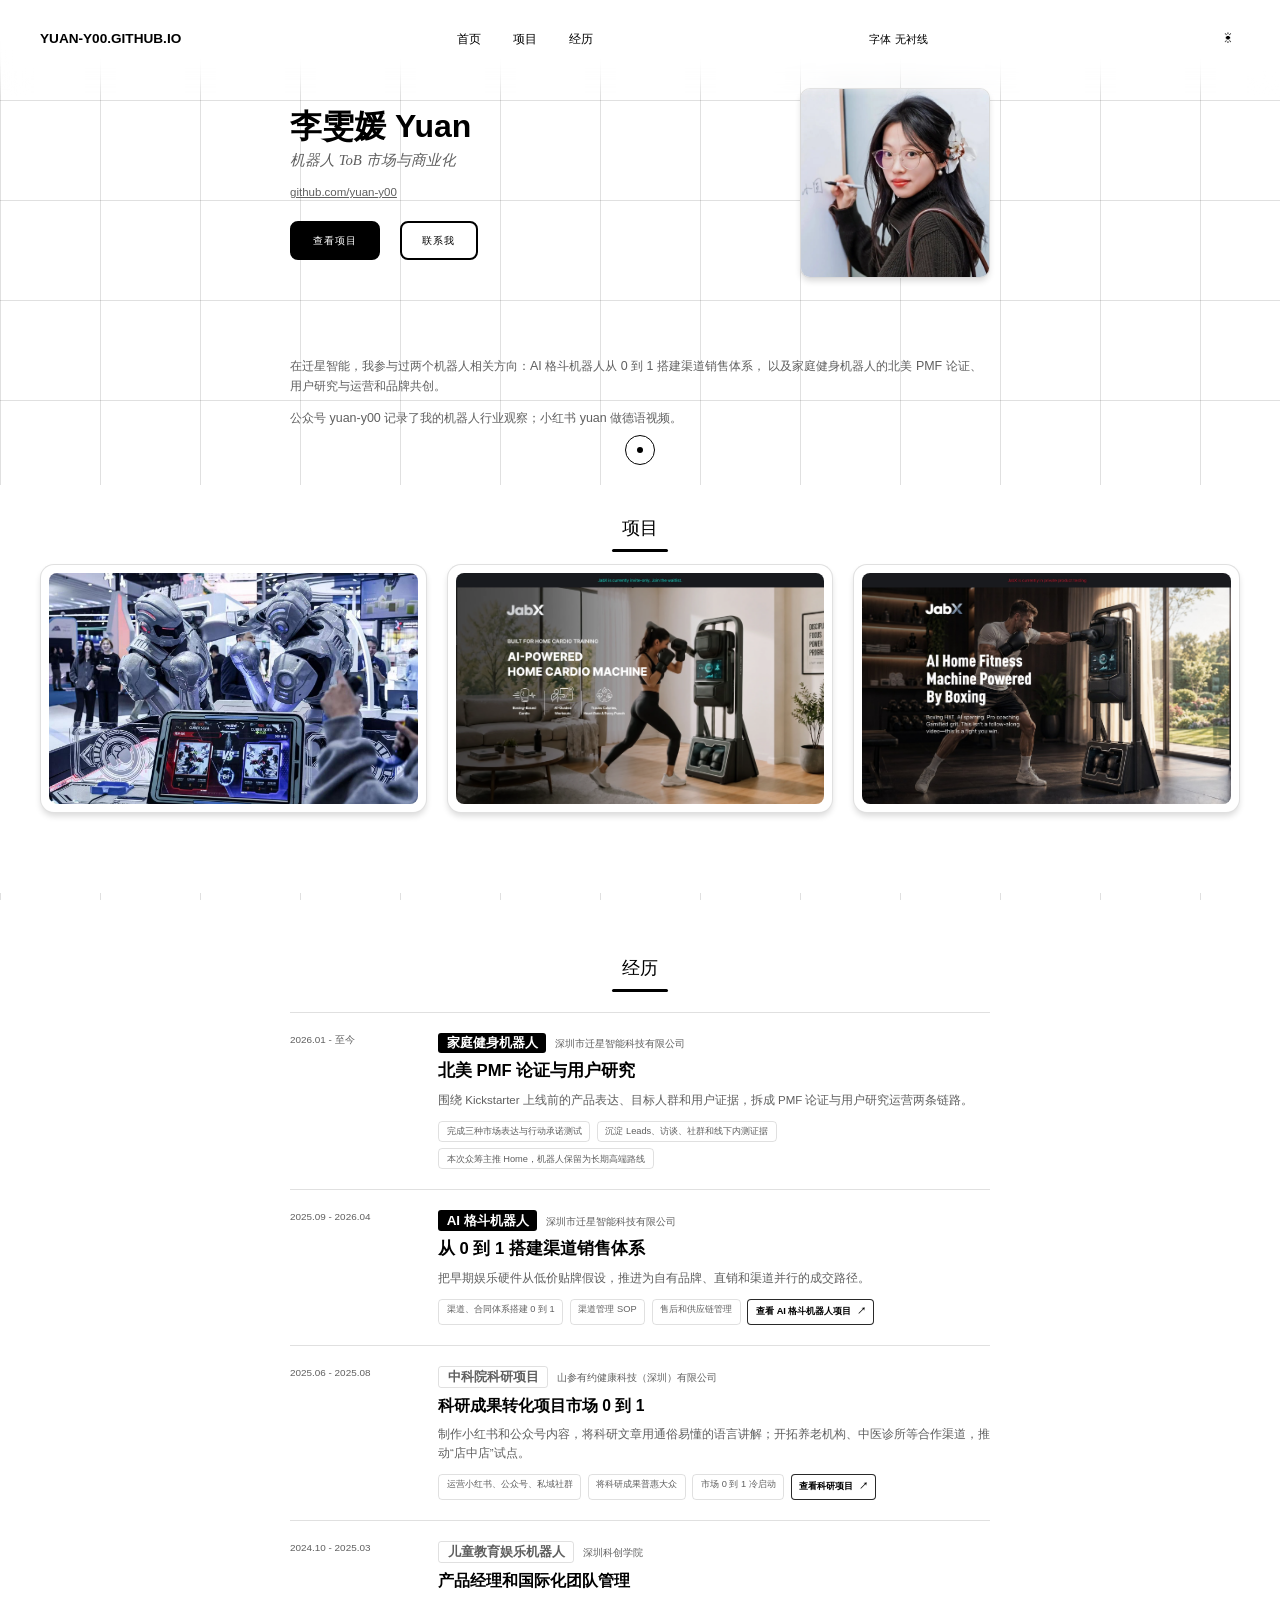
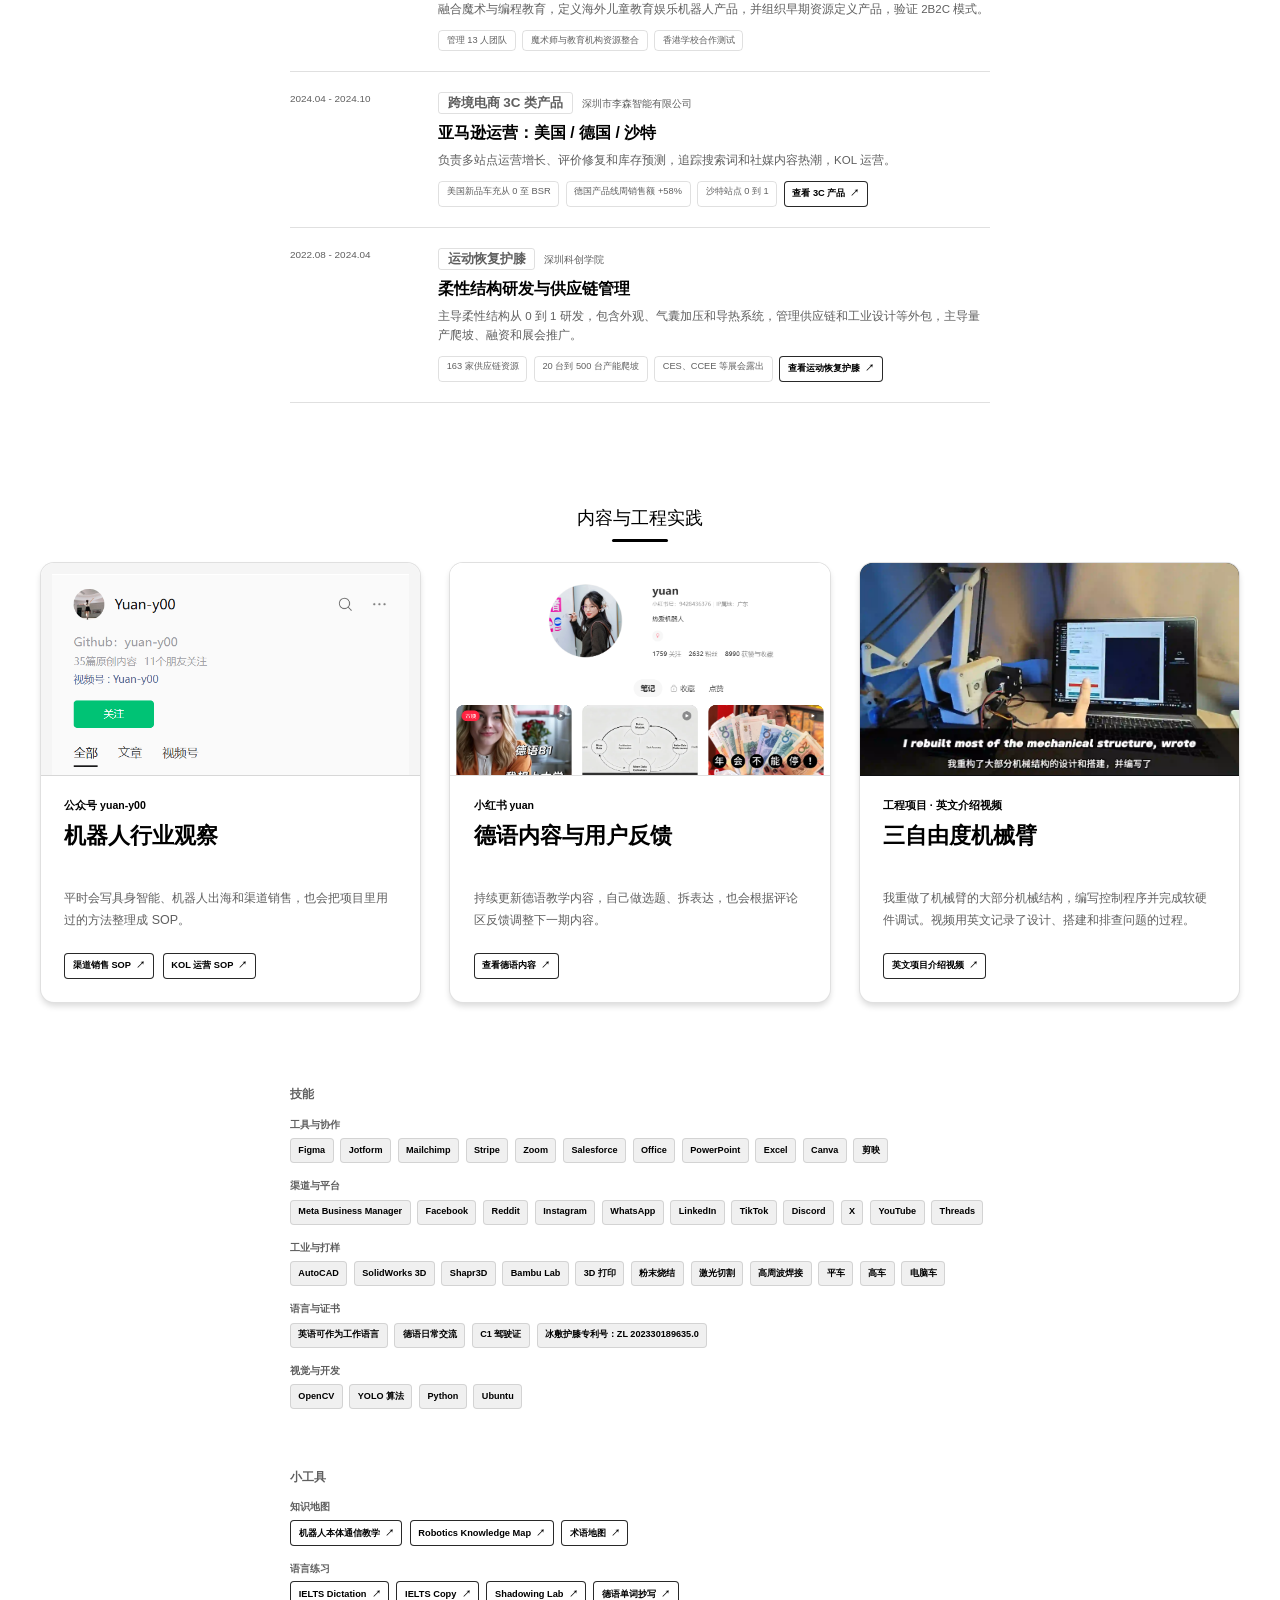
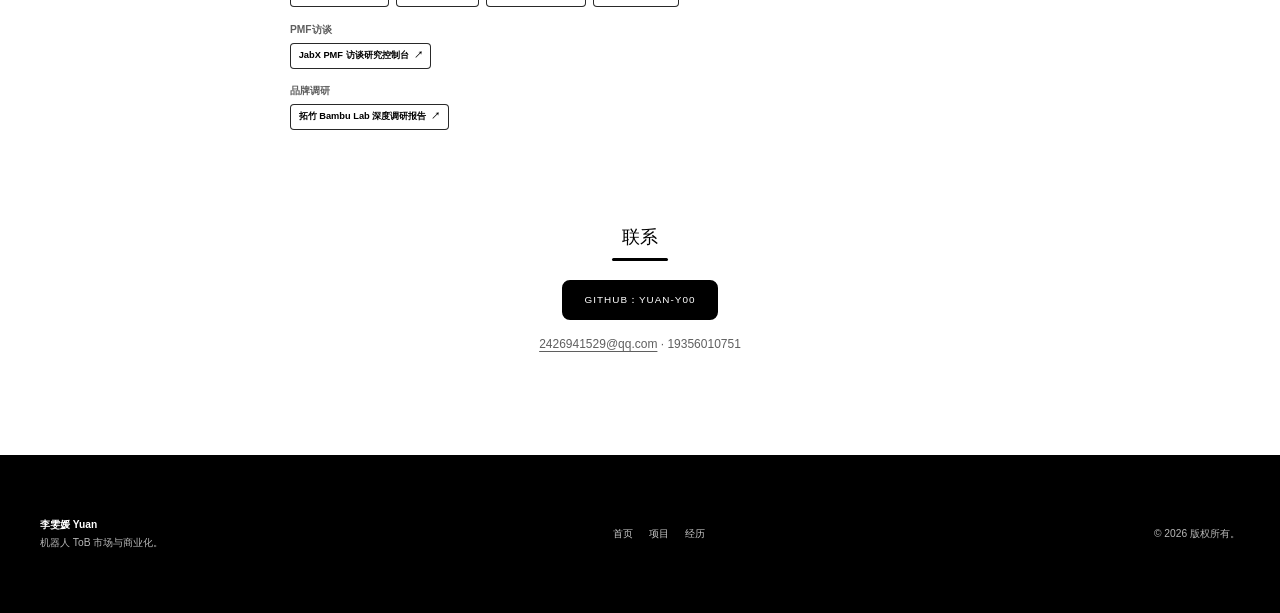
==== commit 35aeb8e2: "Update JabX project card and cover" ====
--- a/index.html
+++ b/index.html
@@ -115,18 +115,18 @@
             <article
               class="cad-photo-wrap sr sr-up"
               data-category="pmf research"
-              data-title="家庭健身机器人 PMF 论证"
-              data-image="assets/projects/jabx-north-america-pmf/cover-pmf.png"
-              data-tools="市场调研|Meta 广告与问卷|市场表达测试|行动承诺筛选|PMF 论证"
+              data-title="JabX 北美 Kickstarter 前测"
+              data-image="assets/projects/jabx-north-america-pmf/cover-pmf.webp"
+              data-tools="Kickstarter 前测|市场表达测试|问卷与访谈|行动承诺筛选|家庭有氧"
               data-link="projects/jabx-north-america-pmf/"
             >
               <div class="cad-media">
-                <img src="assets/projects/jabx-north-america-pmf/cover-pmf.png" width="1600" height="1000" alt="家庭健身机器人 PMF 论证项目封面" loading="lazy">
-                <div class="cad-photo-cap">家庭健身机器人 · PMF 论证</div>
+                <img src="assets/projects/jabx-north-america-pmf/cover-pmf.webp" width="1920" height="1051" alt="JabX 北美 Kickstarter 前测项目封面" loading="lazy">
+                <div class="cad-photo-cap">JabX 北美 · Kickstarter 前测</div>
               </div>
               <div class="modal-copy">
                 <p>
-                  从 Kickstarter 目标倒推产品定义和市场表达：本次众筹主推家庭互动有氧，机器人方向保留为长期高端产品路线。
+                  三版页面一起跑，最后确认 Home 适合做近期入口，Robot 适合保留为长期路线。
                 </p>
               </div>
             </article>
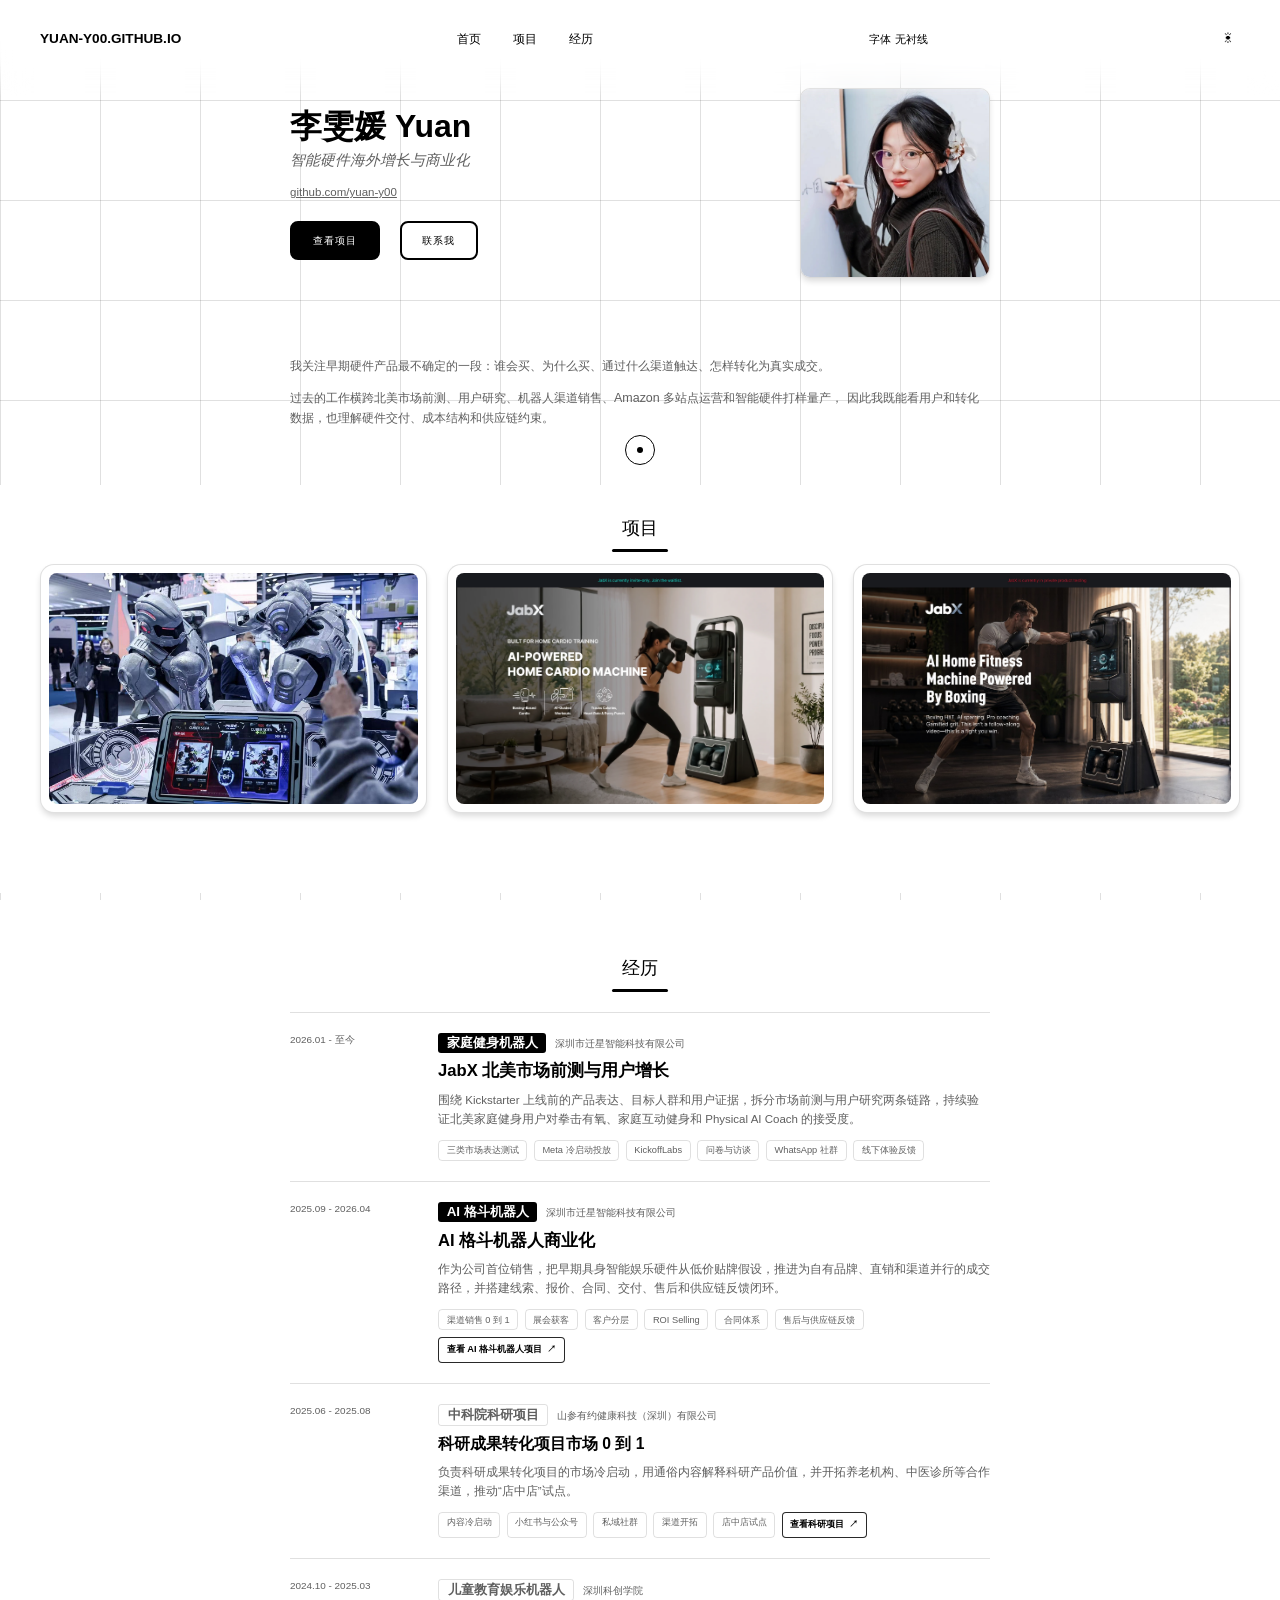
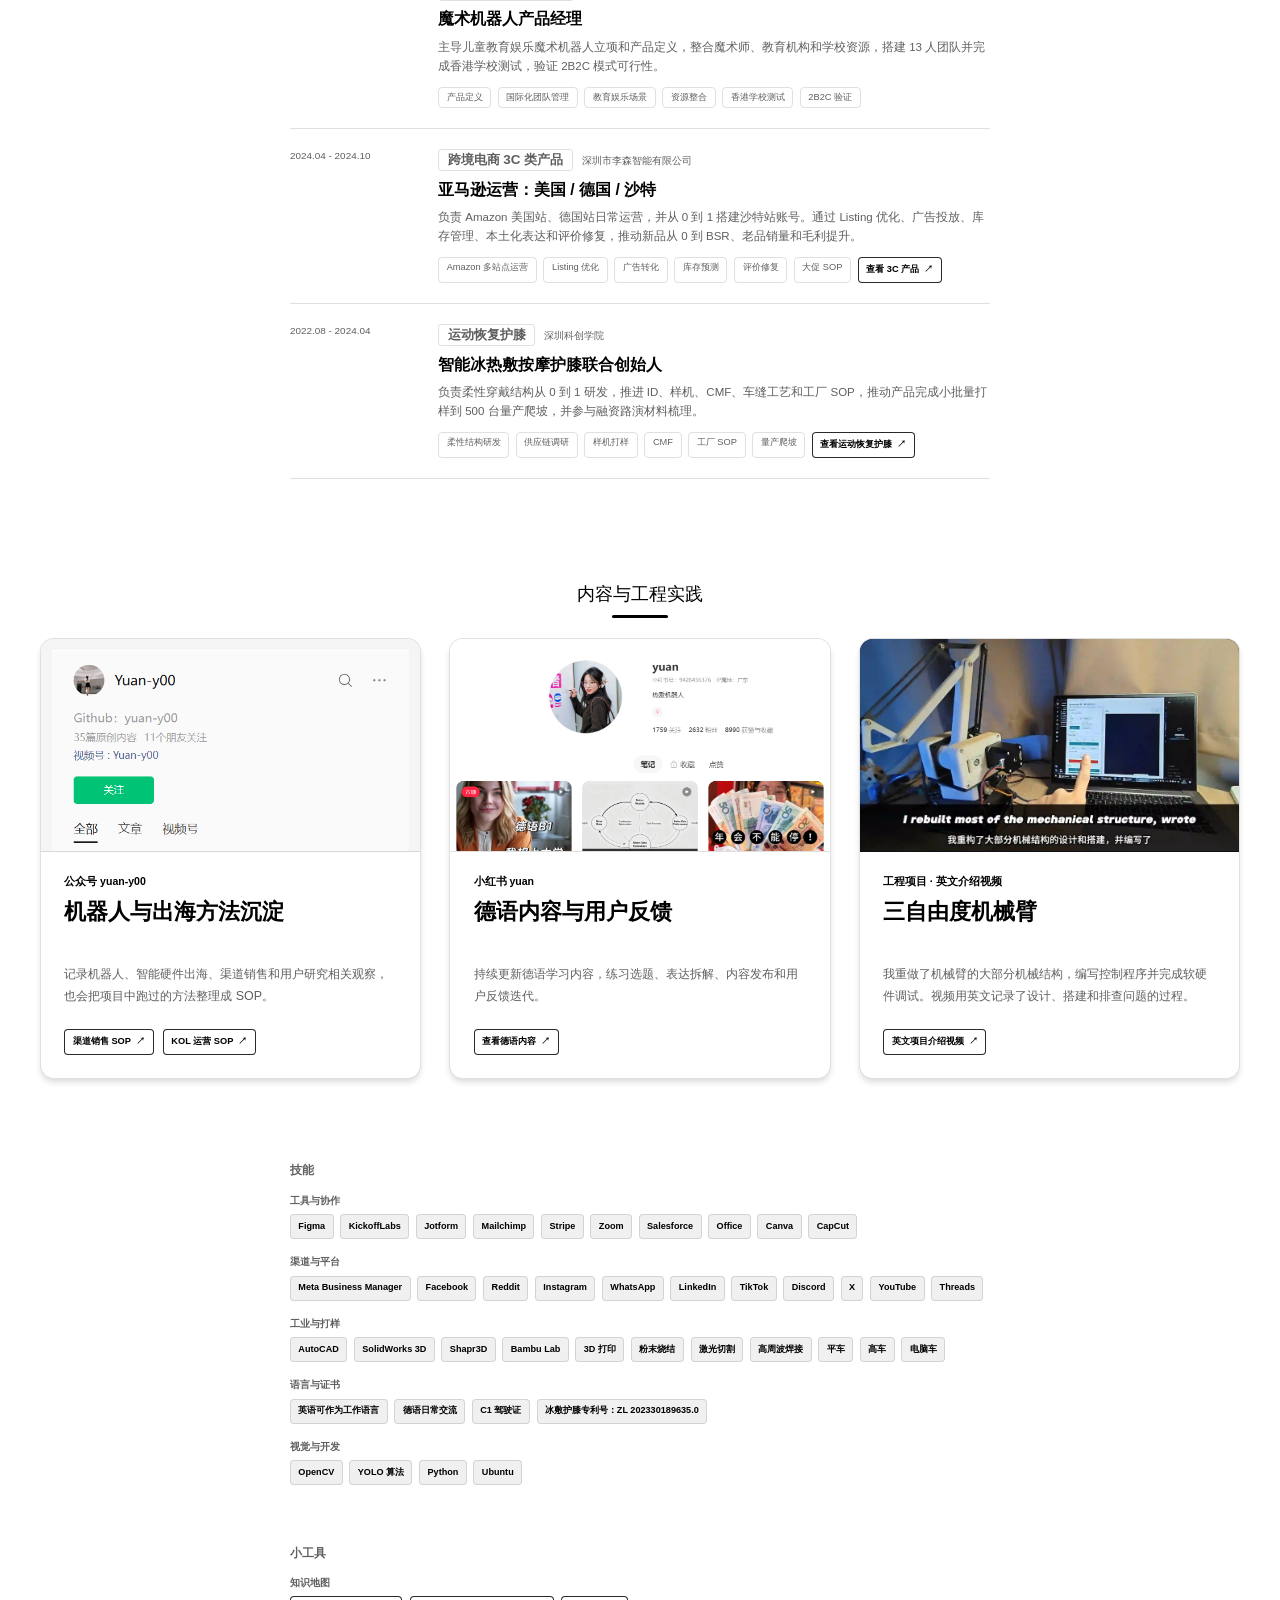
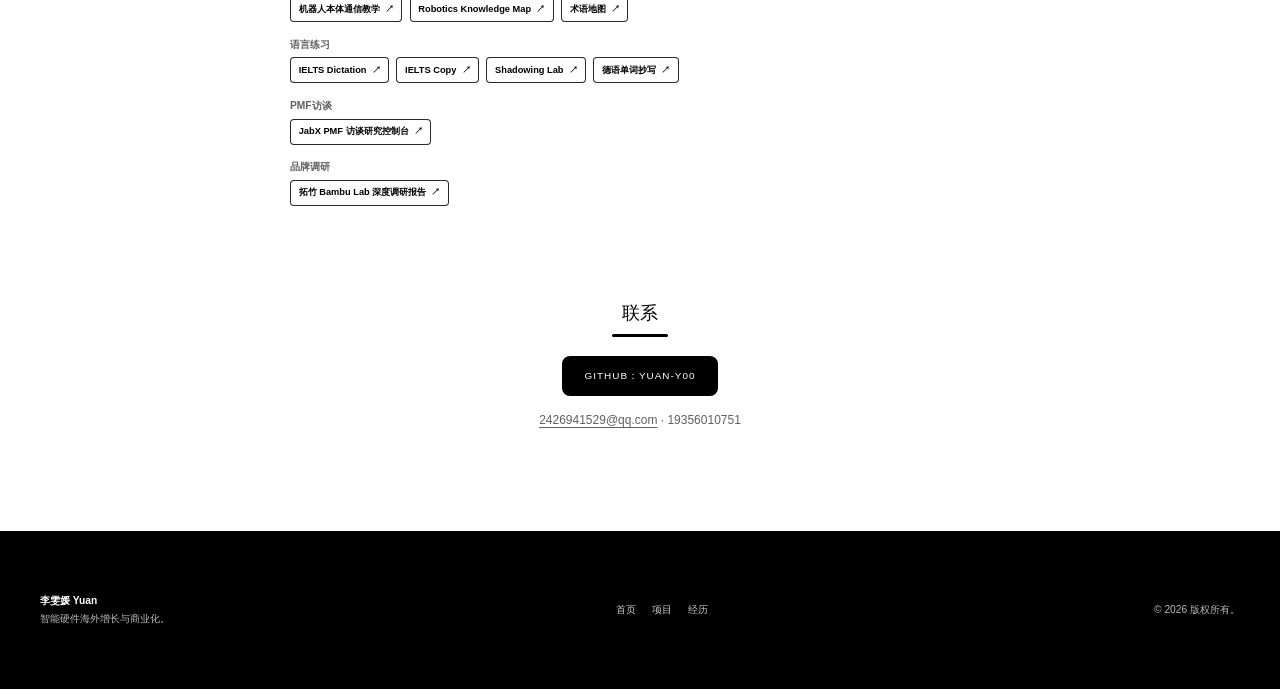
==== commit 9fb6b33a: "Fix JabX modal image crop" ====
--- a/index.html
+++ b/index.html
@@ -4,15 +4,15 @@
     <meta charset="utf-8">
     <meta name="viewport" content="width=device-width, initial-scale=1">
     <meta name="color-scheme" content="light dark">
-    <title>李雯媛 Yuan | 机器人 ToB 市场与商业化</title>
+    <title>李雯媛 Yuan | 智能硬件海外增长与商业化</title>
     <meta
       name="description"
-      content="李雯媛 Yuan 的机器人 ToB 海外市场与商业化作品集：PMF 验证、渠道销售、客户线索、订单交付和机器人行业观察。"
+      content="李雯媛 Yuan 的 AI / 机器人 / 智能硬件出海作品集：北美市场前测、用户研究、渠道销售与早期商业化。"
     >
-    <meta property="og:title" content="李雯媛 Yuan | 机器人 ToB 市场与商业化">
+    <meta property="og:title" content="李雯媛 Yuan | 智能硬件海外增长与商业化">
     <meta
       property="og:description"
-      content="机器人 ToB 海外市场、PMF 验证、渠道销售与商业化作品集。"
+      content="AI / 机器人 / 智能硬件出海作品集：北美市场前测、用户研究、渠道销售与早期商业化。"
     >
     <meta property="og:type" content="website">
     <meta property="og:url" content="https://yuan-y00.github.io/">
@@ -62,7 +62,7 @@
         <div class="intro-grid">
           <div class="intro-text">
             <h1>李雯媛 Yuan</h1>
-            <p class="intro-role">机器人 ToB 市场与商业化</p>
+            <p class="intro-role">智能硬件海外增长与商业化</p>
             <p class="intro-contact">
               <a href="https://github.com/yuan-y00" target="_blank" rel="noreferrer">github.com/yuan-y00</a>
             </p>
@@ -79,11 +79,11 @@
 
       <section id="about" class="about-section container narrow">
         <p>
-          在迁星智能，我参与过两个机器人相关方向：AI 格斗机器人从 0 到 1 搭建渠道销售体系，
-          以及家庭健身机器人的北美 PMF 论证、用户研究与运营和品牌共创。
+          我关注早期硬件产品最不确定的一段：谁会买、为什么买、通过什么渠道触达、怎样转化为真实成交。
         </p>
         <p>
-          公众号 yuan-y00 记录了我的机器人行业观察；小红书 yuan 做德语视频。
+          过去的工作横跨北美市场前测、用户研究、机器人渠道销售、Amazon 多站点运营和智能硬件打样量产，
+          因此我既能看用户和转化数据，也理解硬件交付、成本结构和供应链约束。
         </p>
       </section>
 
@@ -95,19 +95,20 @@
             <article
               class="cad-photo-wrap sr sr-up"
               data-category="sales channel"
-              data-title="从 0 到 1 搭建渠道销售体系"
+              data-title="AI 格斗机器人商业化"
               data-image="assets/projects/ai-fighting-robot-commercialization/home-cover.jpg"
-              data-tools="开发线索|渠道管理|销售合同和售后体系搭建|新媒体获客|机器人出海"
+              data-tools="渠道销售|展会获客|ROI Selling|合同交付|自有品牌"
               data-link="projects/ai-fighting-robot-commercialization/"
             >
               <div class="cad-media">
                 <img src="assets/projects/ai-fighting-robot-commercialization/home-cover.jpg" width="1280" height="853" alt="AI 格斗机器人展会演示现场" loading="lazy">
-                <div class="cad-photo-cap">AI 格斗机器人 · 0 到 1 商业化 · 渠道销售</div>
+                <div class="cad-photo-cap">AI 格斗机器人 · 商业化 · 渠道销售</div>
               </div>
               <div class="modal-copy">
                 <p>
-                  把早期具身智能娱乐硬件从低价贴牌假设，重构为自有品牌、直销和渠道并行的商业化路径。
-                  项目沉淀了线索、报价、合同、交付、售后和供应链反馈的闭环。
+                  作为公司首位销售，我从 0 到 1 搭建 AI 格斗机器人商业化流程，覆盖展会获客、客户分层、
+                  报价、代理政策、合同、付款方式、交付边界和售后反馈。累计沉淀约 500 个有效线索，
+                  成交 25 台设备，确认回款约 150 万元，并推动单台报价和毛利率提升。
                 </p>
               </div>
             </article>
@@ -117,7 +118,8 @@
               data-category="pmf research"
               data-title="JabX 北美 Kickstarter 前测"
               data-image="assets/projects/jabx-north-america-pmf/cover-pmf.webp"
-              data-tools="Kickstarter 前测|市场表达测试|问卷与访谈|行动承诺筛选|家庭有氧"
+              data-modal-layout="wide"
+              data-tools="KickoffLabs|Meta 广告|问卷调研|用户访谈|付费意向筛选"
               data-link="projects/jabx-north-america-pmf/"
             >
               <div class="cad-media">
@@ -126,7 +128,9 @@
               </div>
               <div class="modal-copy">
                 <p>
-                  三版页面一起跑，最后确认 Home 适合做近期入口，Robot 适合保留为长期路线。
+                  面向北美家庭健身用户，我用 Meta 广告、KickoffLabs、问卷和访谈测试“拳击有氧设备”
+                  “家庭互动健身”“Physical AI Coach”三类表达。项目累计获取 1,202 leads、459 份问卷、
+                  35 位付费意向用户，帮助团队判断 Home 设备版更适合作为近期入口，Robot 概念版适合作为长期方向保留。
                 </p>
               </div>
             </article>
@@ -137,7 +141,7 @@
               data-title="家庭健身机器人用户研究与运营"
               data-image="assets/projects/jabx-post-pmf-operations/private-testing-cover.jpg"
               data-modal-layout="wide"
-              data-tools="用户访谈|定量用户调研|内容编码|用户共创|线下产品内测"
+              data-tools="海外访谈|Reddit 调研|WhatsApp 社群|线下体验|用户共创"
               data-link="projects/jabx-post-pmf-operations/"
             >
               <div class="cad-media">
@@ -146,8 +150,9 @@
               </div>
               <div class="modal-copy">
                 <p>
-                  围绕北美家庭健身机器人，完成用户访谈、定量内容编码、目标用户补样和品牌共创，并设计线下产品内测，
-                  把用户表达转成产品和市场判断。
+                  在广告前测之外，我继续通过 50+ 场海外用户访谈、Reddit 社区调研、20+ 海外 KOC 建联、
+                  150+ WhatsApp 社群用户和在深外籍人士线下体验，补充真实用户反馈，优化产品表达、触达话术和体验流程，
+                  并沉淀家庭使用场景、拳击有氧接受度和 AI 教练价值相关洞察。
                 </p>
               </div>
             </article>
@@ -162,12 +167,15 @@
             <time class="experience-date">2026.01 - 至今</time>
             <div class="experience-body">
               <div class="experience-kicker"><span>家庭健身机器人</span><span>深圳市迁星智能科技有限公司</span></div>
-              <h3>北美 PMF 论证与用户研究</h3>
-              <p>围绕 Kickstarter 上线前的产品表达、目标人群和用户证据，拆成 PMF 论证与用户研究运营两条链路。</p>
-              <ul class="experience-scope">
-                <li>完成三种市场表达与行动承诺测试</li>
-                <li>沉淀 Leads、访谈、社群和线下内测证据</li>
-                <li>本次众筹主推 Home，机器人保留为长期高端路线</li>
+              <h3>JabX 北美市场前测与用户增长</h3>
+              <p>围绕 Kickstarter 上线前的产品表达、目标人群和用户证据，拆分市场前测与用户研究两条链路，持续验证北美家庭健身用户对拳击有氧、家庭互动健身和 Physical AI Coach 的接受度。</p>
+              <ul class="experience-scope">
+                <li>三类市场表达测试</li>
+                <li>Meta 冷启动投放</li>
+                <li>KickoffLabs</li>
+                <li>问卷与访谈</li>
+                <li>WhatsApp 社群</li>
+                <li>线下体验反馈</li>
               </ul>
             </div>
           </article>
@@ -176,12 +184,15 @@
             <time class="experience-date">2025.09 - 2026.04</time>
             <div class="experience-body">
               <div class="experience-kicker"><span>AI 格斗机器人</span><span>深圳市迁星智能科技有限公司</span></div>
-              <h3>从 0 到 1 搭建渠道销售体系</h3>
-              <p>把早期娱乐硬件从低价贴牌假设，推进为自有品牌、直销和渠道并行的成交路径。</p>
-              <ul class="experience-scope">
-                <li>渠道、合同体系搭建 0 到 1</li>
-                <li>渠道管理 SOP</li>
-                <li>售后和供应链管理</li>
+              <h3>AI 格斗机器人商业化</h3>
+              <p>作为公司首位销售，把早期具身智能娱乐硬件从低价贴牌假设，推进为自有品牌、直销和渠道并行的成交路径，并搭建线索、报价、合同、交付、售后和供应链反馈闭环。</p>
+              <ul class="experience-scope">
+                <li>渠道销售 0 到 1</li>
+                <li>展会获客</li>
+                <li>客户分层</li>
+                <li>ROI Selling</li>
+                <li>合同体系</li>
+                <li>售后与供应链反馈</li>
                 <li class="experience-link-item"><a class="experience-link" href="https://qxrobot.com/" target="_blank" rel="noreferrer">查看 AI 格斗机器人项目</a></li>
               </ul>
             </div>
@@ -192,11 +203,13 @@
             <div class="experience-body">
               <div class="experience-kicker"><span>中科院科研项目</span><span>山参有约健康科技（深圳）有限公司</span></div>
               <h3>科研成果转化项目市场 0 到 1</h3>
-              <p>制作小红书和公众号内容，将科研文章用通俗易懂的语言讲解；开拓养老机构、中医诊所等合作渠道，推动“店中店”试点。</p>
-              <ul class="experience-scope">
-                <li>运营小红书、公众号、私域社群</li>
-                <li>将科研成果普惠大众</li>
-                <li>市场 0 到 1 冷启动</li>
+              <p>负责科研成果转化项目的市场冷启动，用通俗内容解释科研产品价值，并开拓养老机构、中医诊所等合作渠道，推动“店中店”试点。</p>
+              <ul class="experience-scope">
+                <li>内容冷启动</li>
+                <li>小红书与公众号</li>
+                <li>私域社群</li>
+                <li>渠道开拓</li>
+                <li>店中店试点</li>
                 <li class="experience-link-item"><a class="experience-link" href="https://ginpact.com.hk/" target="_blank" rel="noreferrer">查看科研项目</a></li>
               </ul>
             </div>
@@ -206,12 +219,15 @@
             <time class="experience-date">2024.10 - 2025.03</time>
             <div class="experience-body">
               <div class="experience-kicker"><span>儿童教育娱乐机器人</span><span>深圳科创学院</span></div>
-              <h3>产品经理和国际化团队管理</h3>
-              <p>融合魔术与编程教育，定义海外儿童教育娱乐机器人产品，并组织早期资源定义产品，验证 2B2C 模式。</p>
-              <ul class="experience-scope">
-                <li>管理 13 人团队</li>
-                <li>魔术师与教育机构资源整合</li>
-                <li>香港学校合作测试</li>
+              <h3>魔术机器人产品经理</h3>
+              <p>主导儿童教育娱乐魔术机器人立项和产品定义，整合魔术师、教育机构和学校资源，搭建 13 人团队并完成香港学校测试，验证 2B2C 模式可行性。</p>
+              <ul class="experience-scope">
+                <li>产品定义</li>
+                <li>国际化团队管理</li>
+                <li>教育娱乐场景</li>
+                <li>资源整合</li>
+                <li>香港学校测试</li>
+                <li>2B2C 验证</li>
               </ul>
             </div>
           </article>
@@ -221,11 +237,14 @@
             <div class="experience-body">
               <div class="experience-kicker"><span>跨境电商 3C 类产品</span><span>深圳市李森智能有限公司</span></div>
               <h3>亚马逊运营：美国 / 德国 / 沙特</h3>
-              <p>负责多站点运营增长、评价修复和库存预测，追踪搜索词和社媒内容热潮，KOL 运营。</p>
-              <ul class="experience-scope">
-                <li>美国新品车充从 0 至 BSR</li>
-                <li>德国产品线周销售额 +58%</li>
-                <li>沙特站点 0 到 1</li>
+              <p>负责 Amazon 美国站、德国站日常运营，并从 0 到 1 搭建沙特站账号。通过 Listing 优化、广告投放、库存管理、本土化表达和评价修复，推动新品从 0 到 BSR、老品销量和毛利提升。</p>
+              <ul class="experience-scope">
+                <li>Amazon 多站点运营</li>
+                <li>Listing 优化</li>
+                <li>广告转化</li>
+                <li>库存预测</li>
+                <li>评价修复</li>
+                <li>大促 SOP</li>
                 <li class="experience-link-item"><a class="experience-link" href="https://www.amazon.com/dp/B0D4215HCX/" target="_blank" rel="noreferrer">查看 3C 产品</a></li>
               </ul>
             </div>
@@ -235,12 +254,15 @@
             <time class="experience-date">2022.08 - 2024.04</time>
             <div class="experience-body">
               <div class="experience-kicker"><span>运动恢复护膝</span><span>深圳科创学院</span></div>
-              <h3>柔性结构研发与供应链管理</h3>
-              <p>主导柔性结构从 0 到 1 研发，包含外观、气囊加压和导热系统，管理供应链和工业设计等外包，主导量产爬坡、融资和展会推广。</p>
-              <ul class="experience-scope">
-                <li>163 家供应链资源</li>
-                <li>20 台到 500 台产能爬坡</li>
-                <li>CES、CCEE 等展会露出</li>
+              <h3>智能冰热敷按摩护膝联合创始人</h3>
+              <p>负责柔性穿戴结构从 0 到 1 研发，推进 ID、样机、CMF、车缝工艺和工厂 SOP，推动产品完成小批量打样到 500 台量产爬坡，并参与融资路演材料梳理。</p>
+              <ul class="experience-scope">
+                <li>柔性结构研发</li>
+                <li>供应链调研</li>
+                <li>样机打样</li>
+                <li>CMF</li>
+                <li>工厂 SOP</li>
+                <li>量产爬坡</li>
                 <li class="experience-link-item"><a class="experience-link" href="https://www.xpolar-tech.com/" target="_blank" rel="noreferrer">查看运动恢复护膝</a></li>
               </ul>
             </div>
@@ -257,8 +279,8 @@
             </div>
             <div class="project-content">
               <p class="content-platform">公众号 yuan-y00</p>
-              <h3>机器人行业观察</h3>
-              <p>平时会写具身智能、机器人出海和渠道销售，也会把项目里用过的方法整理成 SOP。</p>
+              <h3>机器人与出海方法沉淀</h3>
+              <p>记录机器人、智能硬件出海、渠道销售和用户研究相关观察，也会把项目中跑过的方法整理成 SOP。</p>
               <div class="content-tags" aria-label="公众号文章标签">
                 <a class="content-tag" href="https://mp.weixin.qq.com/s/DQ8brnDehKN5XThmb5bspg" target="_blank" rel="noreferrer">渠道销售 SOP</a>
                 <a class="content-tag" href="https://mp.weixin.qq.com/s/_Z7_DgvgK1DrWkc9xlBwUQ" target="_blank" rel="noreferrer">KOL 运营 SOP</a>
@@ -272,7 +294,7 @@
             <div class="project-content">
               <p class="content-platform">小红书 yuan</p>
               <h3>德语内容与用户反馈</h3>
-              <p>持续更新德语教学内容，自己做选题、拆表达，也会根据评论区反馈调整下一期内容。</p>
+              <p>持续更新德语学习内容，练习选题、表达拆解、内容发布和用户反馈迭代。</p>
               <div class="content-tags" aria-label="小红书内容标签">
                 <a class="content-tag" href="https://xhslink.cn/m/1D19Q9TMSQf" target="_blank" rel="noreferrer">查看德语内容</a>
               </div>
@@ -301,16 +323,15 @@
             <h3>工具与协作</h3>
             <div class="skill-tags">
               <span>Figma</span>
+              <span>KickoffLabs</span>
               <span>Jotform</span>
               <span>Mailchimp</span>
               <span>Stripe</span>
               <span>Zoom</span>
               <span>Salesforce</span>
               <span>Office</span>
-              <span>PowerPoint</span>
-              <span>Excel</span>
               <span>Canva</span>
-              <span>剪映</span>
+              <span>CapCut</span>
             </div>
           </div>
           <div class="skill-group">
@@ -416,7 +437,7 @@
       <div class="footer-row container">
         <div>
           <p>李雯媛 Yuan</p>
-          <p>机器人 ToB 市场与商业化。</p>
+          <p>智能硬件海外增长与商业化。</p>
         </div>
         <nav class="footer-links" aria-label="页脚导航">
           <a href="#home">首页</a>
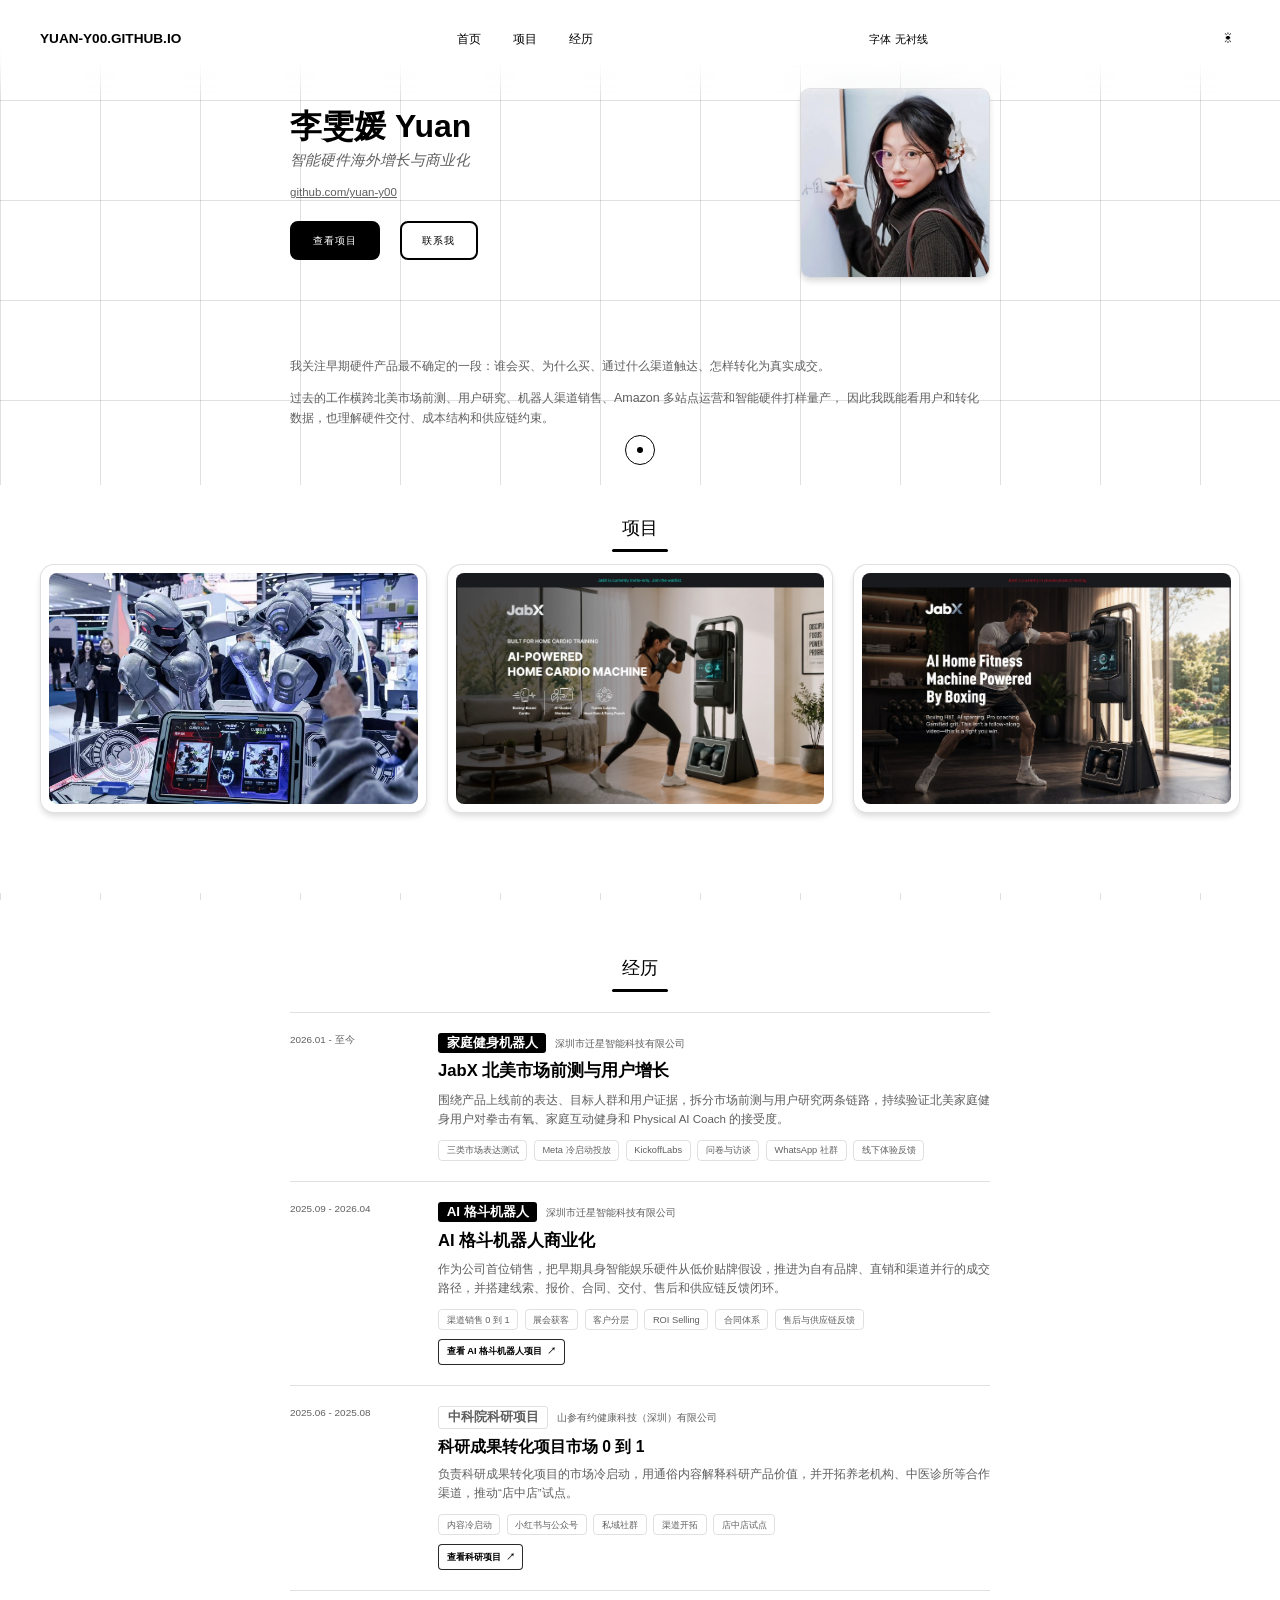
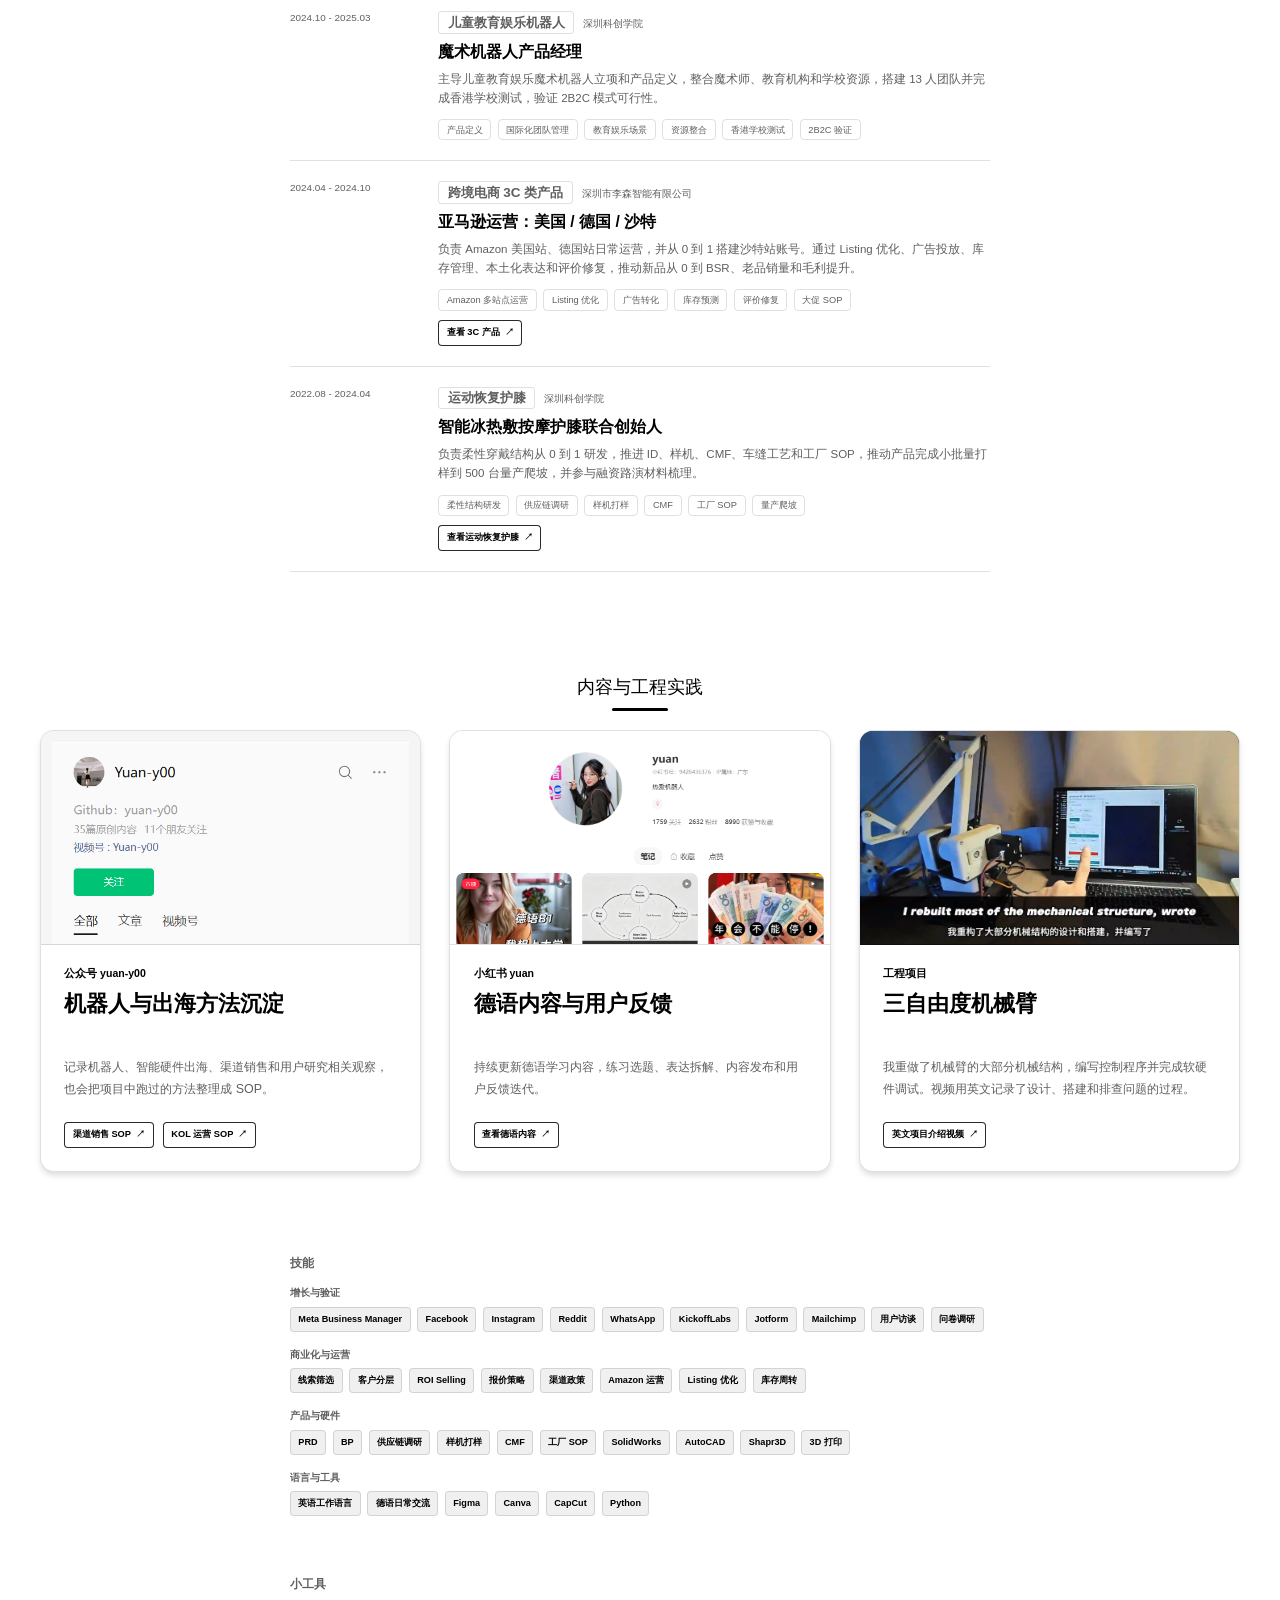
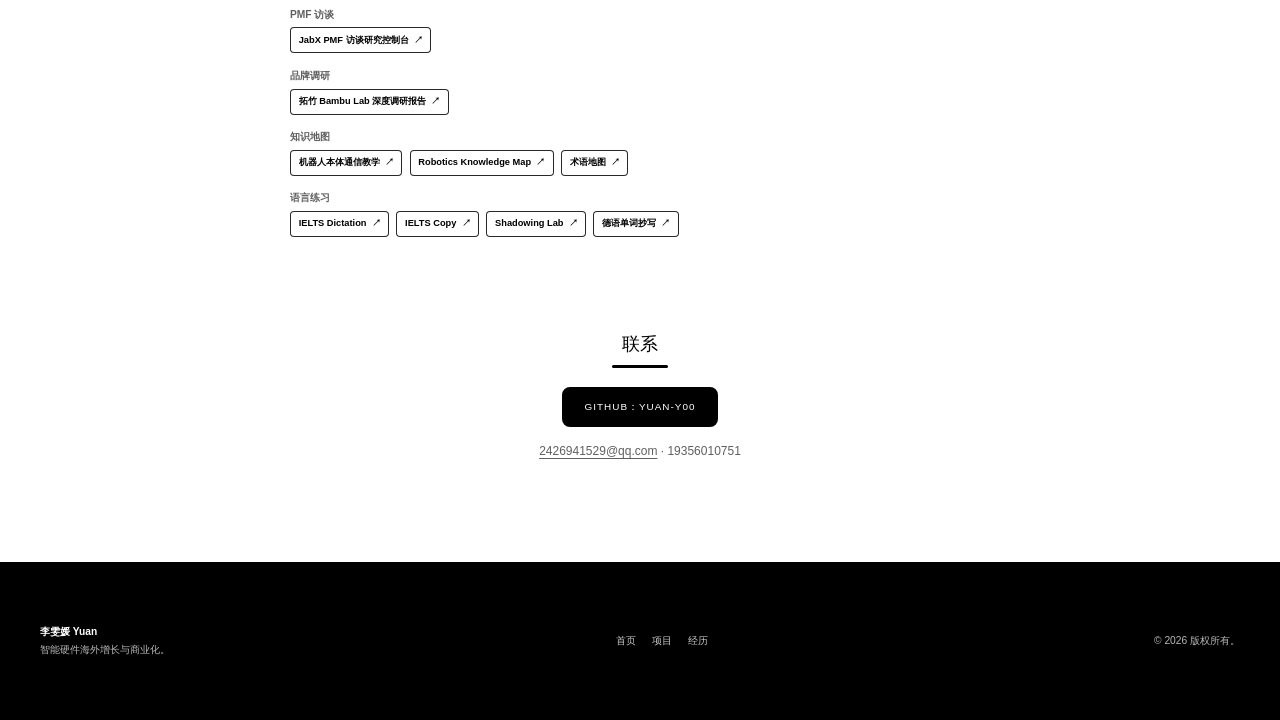
==== commit a5d8f300: "Refine homepage skills and project copy" ====
--- a/index.html
+++ b/index.html
@@ -116,15 +116,15 @@
             <article
               class="cad-photo-wrap sr sr-up"
               data-category="pmf research"
-              data-title="JabX 北美 Kickstarter 前测"
+              data-title="JabX 北美 PMF 前测"
               data-image="assets/projects/jabx-north-america-pmf/cover-pmf.webp"
               data-modal-layout="wide"
               data-tools="KickoffLabs|Meta 广告|问卷调研|用户访谈|付费意向筛选"
               data-link="projects/jabx-north-america-pmf/"
             >
               <div class="cad-media">
-                <img src="assets/projects/jabx-north-america-pmf/cover-pmf.webp" width="1920" height="1051" alt="JabX 北美 Kickstarter 前测项目封面" loading="lazy">
-                <div class="cad-photo-cap">JabX 北美 · Kickstarter 前测</div>
+                <img src="assets/projects/jabx-north-america-pmf/cover-pmf.webp" width="1920" height="1051" alt="JabX 北美 PMF 前测项目封面" loading="lazy">
+                <div class="cad-photo-cap">JabX 北美 · PMF 前测</div>
               </div>
               <div class="modal-copy">
                 <p>
@@ -168,7 +168,7 @@
             <div class="experience-body">
               <div class="experience-kicker"><span>家庭健身机器人</span><span>深圳市迁星智能科技有限公司</span></div>
               <h3>JabX 北美市场前测与用户增长</h3>
-              <p>围绕 Kickstarter 上线前的产品表达、目标人群和用户证据，拆分市场前测与用户研究两条链路，持续验证北美家庭健身用户对拳击有氧、家庭互动健身和 Physical AI Coach 的接受度。</p>
+              <p>围绕产品上线前的表达、目标人群和用户证据，拆分市场前测与用户研究两条链路，持续验证北美家庭健身用户对拳击有氧、家庭互动健身和 Physical AI Coach 的接受度。</p>
               <ul class="experience-scope">
                 <li>三类市场表达测试</li>
                 <li>Meta 冷启动投放</li>
@@ -305,7 +305,7 @@
               <img src="assets/content/robot-arm-engineering-video.png" alt="三自由度机械臂英文介绍视频截图">
             </div>
             <div class="project-content">
-              <p class="content-platform">工程项目 · 英文介绍视频</p>
+              <p class="content-platform">工程项目</p>
               <h3>三自由度机械臂</h3>
               <p>我重做了机械臂的大部分机械结构，编写控制程序并完成软硬件调试。视频用英文记录了设计、搭建和排查问题的过程。</p>
               <div class="content-tags" aria-label="机械臂项目标签">
@@ -320,68 +320,57 @@
         <h2 class="tools-title">技能</h2>
         <div class="skill-groups">
           <div class="skill-group">
-            <h3>工具与协作</h3>
+            <h3>增长与验证</h3>
             <div class="skill-tags">
-              <span>Figma</span>
+              <span>Meta Business Manager</span>
+              <span>Facebook</span>
+              <span>Instagram</span>
+              <span>Reddit</span>
+              <span>WhatsApp</span>
               <span>KickoffLabs</span>
               <span>Jotform</span>
               <span>Mailchimp</span>
-              <span>Stripe</span>
-              <span>Zoom</span>
-              <span>Salesforce</span>
-              <span>Office</span>
+              <span>用户访谈</span>
+              <span>问卷调研</span>
+            </div>
+          </div>
+          <div class="skill-group">
+            <h3>商业化与运营</h3>
+            <div class="skill-tags">
+              <span>线索筛选</span>
+              <span>客户分层</span>
+              <span>ROI Selling</span>
+              <span>报价策略</span>
+              <span>渠道政策</span>
+              <span>Amazon 运营</span>
+              <span>Listing 优化</span>
+              <span>库存周转</span>
+            </div>
+          </div>
+          <div class="skill-group">
+            <h3>产品与硬件</h3>
+            <div class="skill-tags">
+              <span>PRD</span>
+              <span>BP</span>
+              <span>供应链调研</span>
+              <span>样机打样</span>
+              <span>CMF</span>
+              <span>工厂 SOP</span>
+              <span>SolidWorks</span>
+              <span>AutoCAD</span>
+              <span>Shapr3D</span>
+              <span>3D 打印</span>
+            </div>
+          </div>
+          <div class="skill-group">
+            <h3>语言与工具</h3>
+            <div class="skill-tags">
+              <span>英语工作语言</span>
+              <span>德语日常交流</span>
+              <span>Figma</span>
               <span>Canva</span>
               <span>CapCut</span>
-            </div>
-          </div>
-          <div class="skill-group">
-            <h3>渠道与平台</h3>
-            <div class="skill-tags">
-              <span>Meta Business Manager</span>
-              <span>Facebook</span>
-              <span>Reddit</span>
-              <span>Instagram</span>
-              <span>WhatsApp</span>
-              <span>LinkedIn</span>
-              <span>TikTok</span>
-              <span>Discord</span>
-              <span>X</span>
-              <span>YouTube</span>
-              <span>Threads</span>
-            </div>
-          </div>
-          <div class="skill-group">
-            <h3>工业与打样</h3>
-            <div class="skill-tags">
-              <span>AutoCAD</span>
-              <span>SolidWorks 3D</span>
-              <span>Shapr3D</span>
-              <span>Bambu Lab</span>
-              <span>3D 打印</span>
-              <span>粉末烧结</span>
-              <span>激光切割</span>
-              <span>高周波焊接</span>
-              <span>平车</span>
-              <span>高车</span>
-              <span>电脑车</span>
-            </div>
-          </div>
-          <div class="skill-group">
-            <h3>语言与证书</h3>
-            <div class="skill-tags">
-              <span>英语可作为工作语言</span>
-              <span>德语日常交流</span>
-              <span>C1 驾驶证</span>
-              <span>冰敷护膝专利号：ZL 202330189635.0</span>
-            </div>
-          </div>
-          <div class="skill-group">
-            <h3>视觉与开发</h3>
-            <div class="skill-tags">
-              <span>OpenCV</span>
-              <span>YOLO 算法</span>
               <span>Python</span>
-              <span>Ubuntu</span>
             </div>
           </div>
         </div>
@@ -390,6 +379,18 @@
       <section id="tools" class="tools-section container narrow">
         <h2 class="tools-title">小工具</h2>
         <div class="tool-groups">
+          <div class="tool-group">
+            <h3>PMF 访谈</h3>
+            <div class="tool-links">
+              <a class="tool-link" href="pmf-interview/JabX%20PMF%20%E8%AE%BF%E8%B0%88%E7%A0%94%E7%A9%B6.html" target="_blank" rel="noreferrer">JabX PMF 访谈研究控制台</a>
+            </div>
+          </div>
+          <div class="tool-group">
+            <h3>品牌调研</h3>
+            <div class="tool-links">
+              <a class="tool-link" href="brand-research-pdf/examples/bambu-lab-report-gtm.html" target="_blank" rel="noreferrer">拓竹 Bambu Lab 深度调研报告</a>
+            </div>
+          </div>
           <div class="tool-group">
             <h3>知识地图</h3>
             <div class="tool-links">
@@ -405,18 +406,6 @@
               <a class="tool-link" href="ielts-copy-pwa/" target="_blank" rel="noreferrer">IELTS Copy</a>
               <a class="tool-link" href="xingchen-shadowing-app/" target="_blank" rel="noreferrer">Shadowing Lab</a>
               <a class="tool-link" href="deutsch-copy/" target="_blank" rel="noreferrer">德语单词抄写</a>
-            </div>
-          </div>
-          <div class="tool-group">
-            <h3>PMF访谈</h3>
-            <div class="tool-links">
-              <a class="tool-link" href="pmf-interview/JabX%20PMF%20%E8%AE%BF%E8%B0%88%E7%A0%94%E7%A9%B6.html" target="_blank" rel="noreferrer">JabX PMF 访谈研究控制台</a>
-            </div>
-          </div>
-          <div class="tool-group">
-            <h3>品牌调研</h3>
-            <div class="tool-links">
-              <a class="tool-link" href="brand-research-pdf/examples/bambu-lab-report-gtm.html" target="_blank" rel="noreferrer">拓竹 Bambu Lab 深度调研报告</a>
             </div>
           </div>
         </div>
--- a/styles.css
+++ b/styles.css
@@ -852,7 +852,9 @@
 }
 
 .experience-scope .experience-link-item {
+  flex-basis: 100%;
   border: 0;
+  margin-top: 0.16rem;
   padding: 0;
   background: transparent;
 }
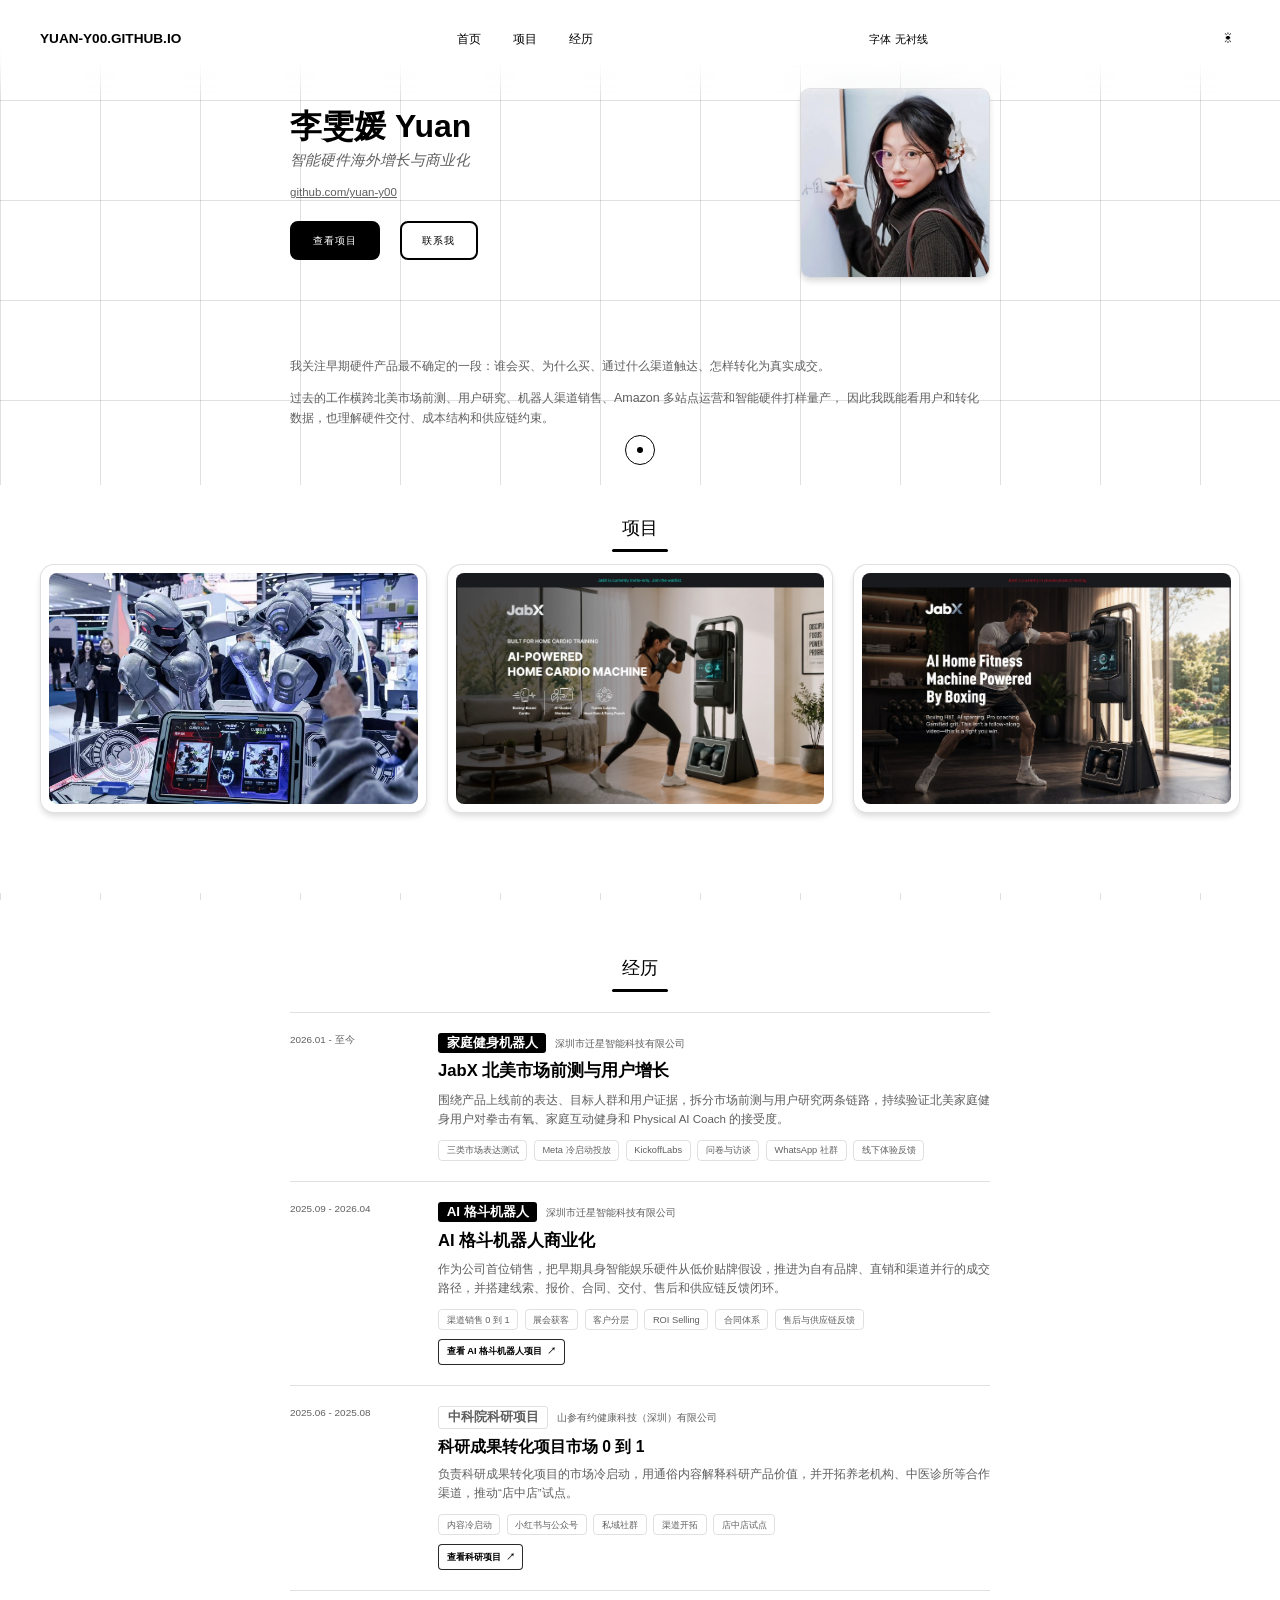
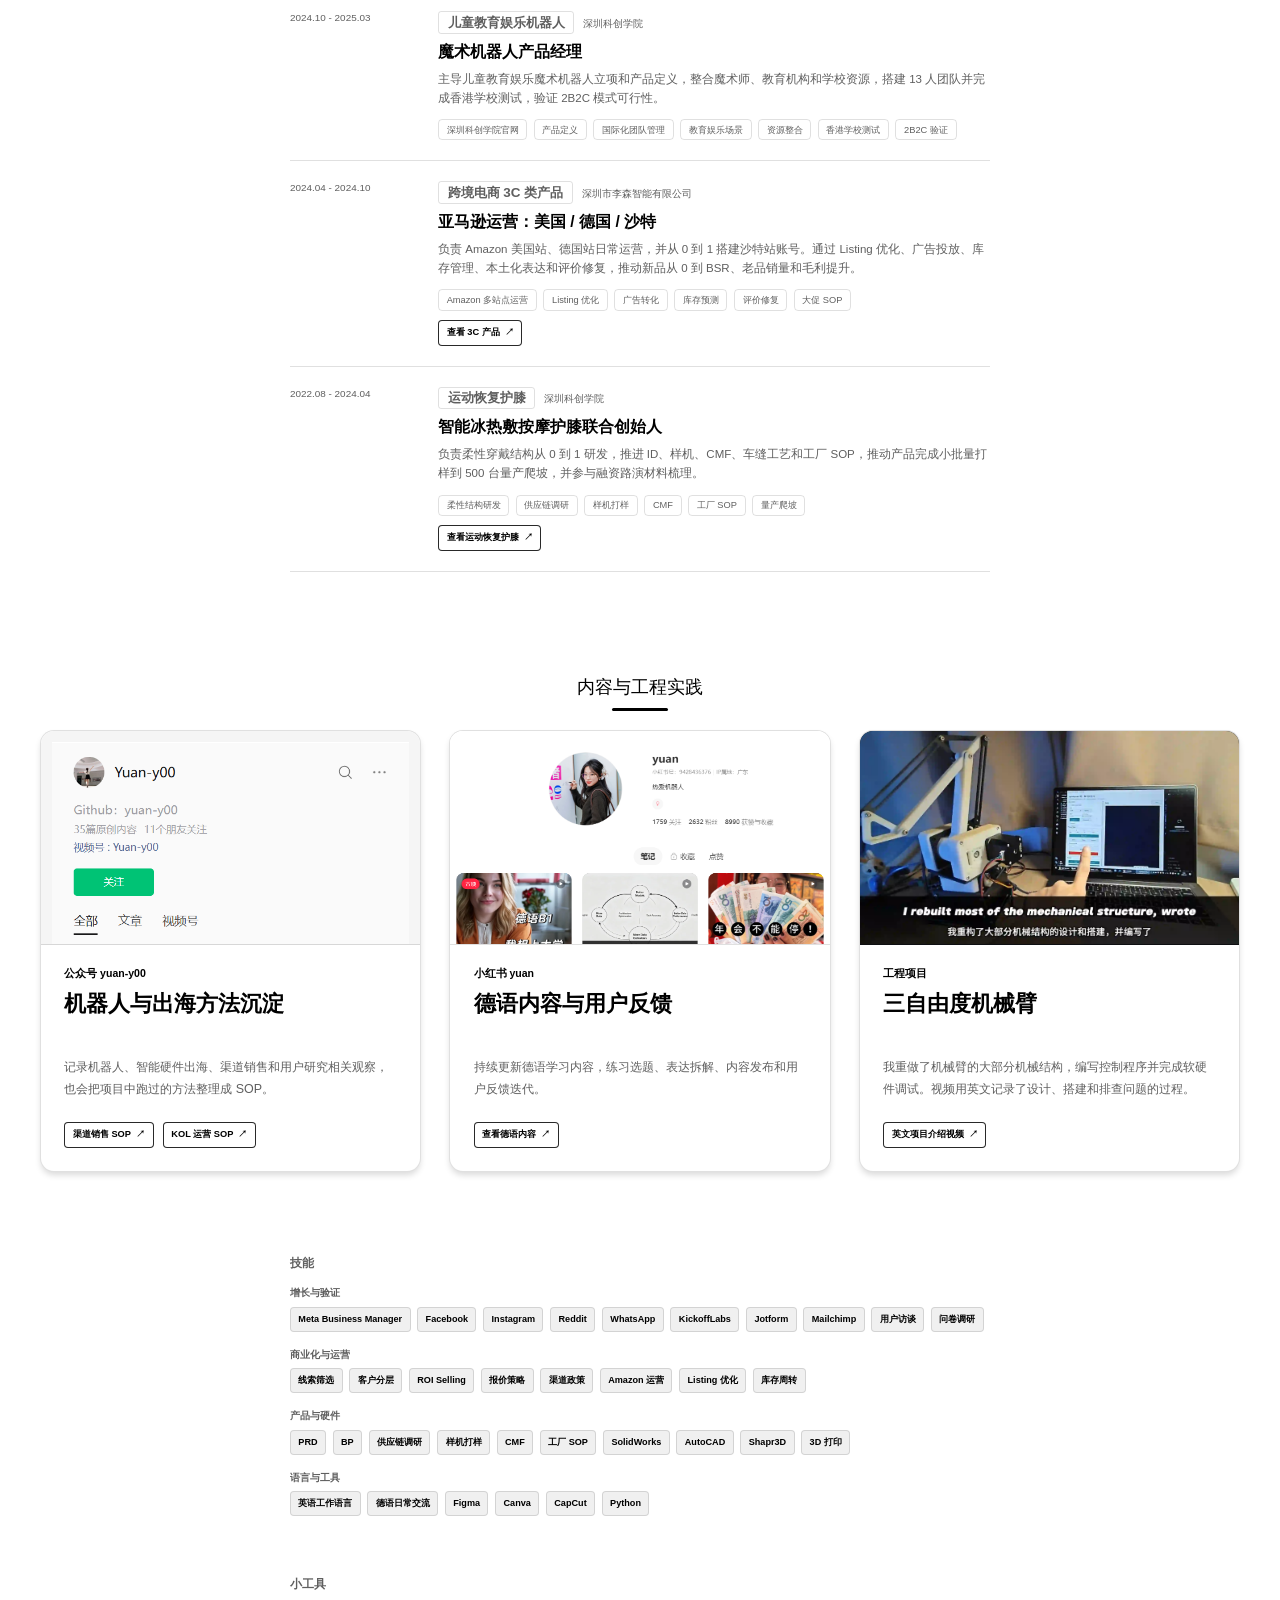
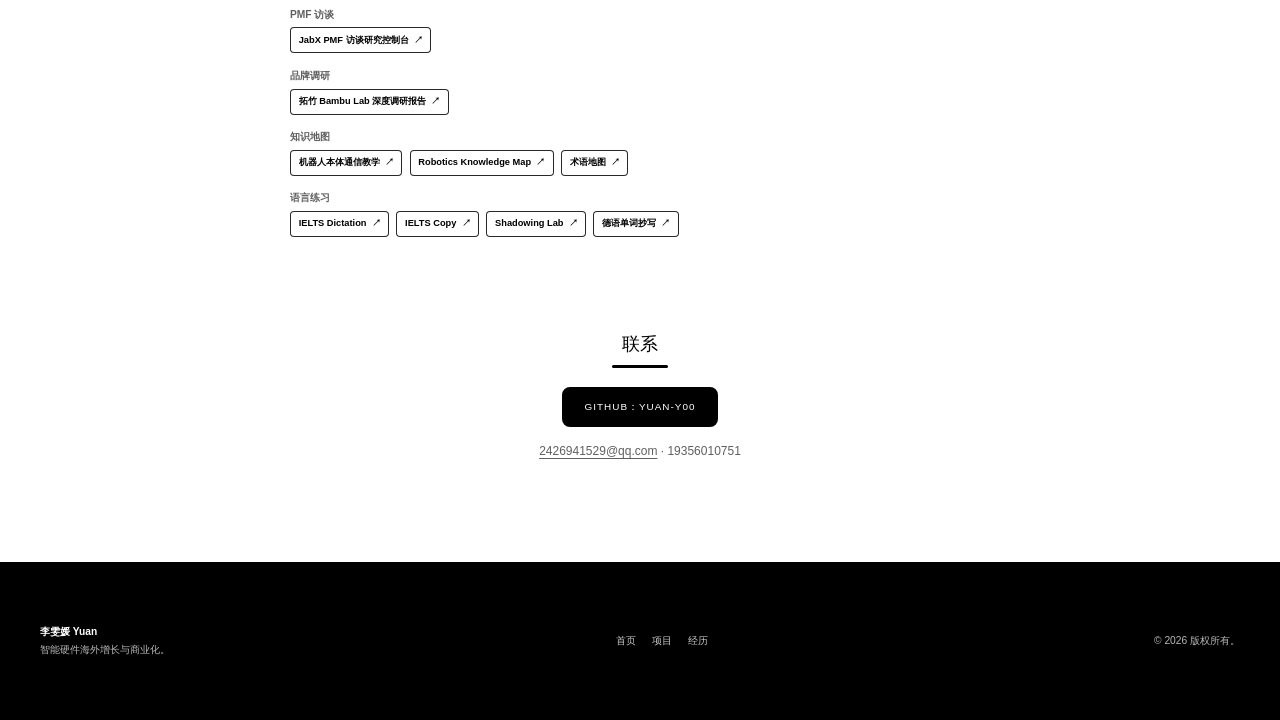
==== commit 3b6cdd34: "Tune experience tag link styling" ====
--- a/index.html
+++ b/index.html
@@ -222,6 +222,7 @@
               <h3>魔术机器人产品经理</h3>
               <p>主导儿童教育娱乐魔术机器人立项和产品定义，整合魔术师、教育机构和学校资源，搭建 13 人团队并完成香港学校测试，验证 2B2C 模式可行性。</p>
               <ul class="experience-scope">
+                <li><a class="experience-tag-link" href="https://www.innoxsz.com/" target="_blank" rel="noreferrer">深圳科创学院官网</a></li>
                 <li>产品定义</li>
                 <li>国际化团队管理</li>
                 <li>教育娱乐场景</li>
--- a/styles.css
+++ b/styles.css
@@ -851,6 +851,17 @@
   line-height: 1.3;
 }
 
+.experience-tag-link {
+  display: block;
+  color: inherit;
+  text-decoration: none;
+}
+
+.experience-tag-link:hover,
+.experience-tag-link:focus-visible {
+  color: var(--text-primary);
+}
+
 .experience-scope .experience-link-item {
   flex-basis: 100%;
   border: 0;
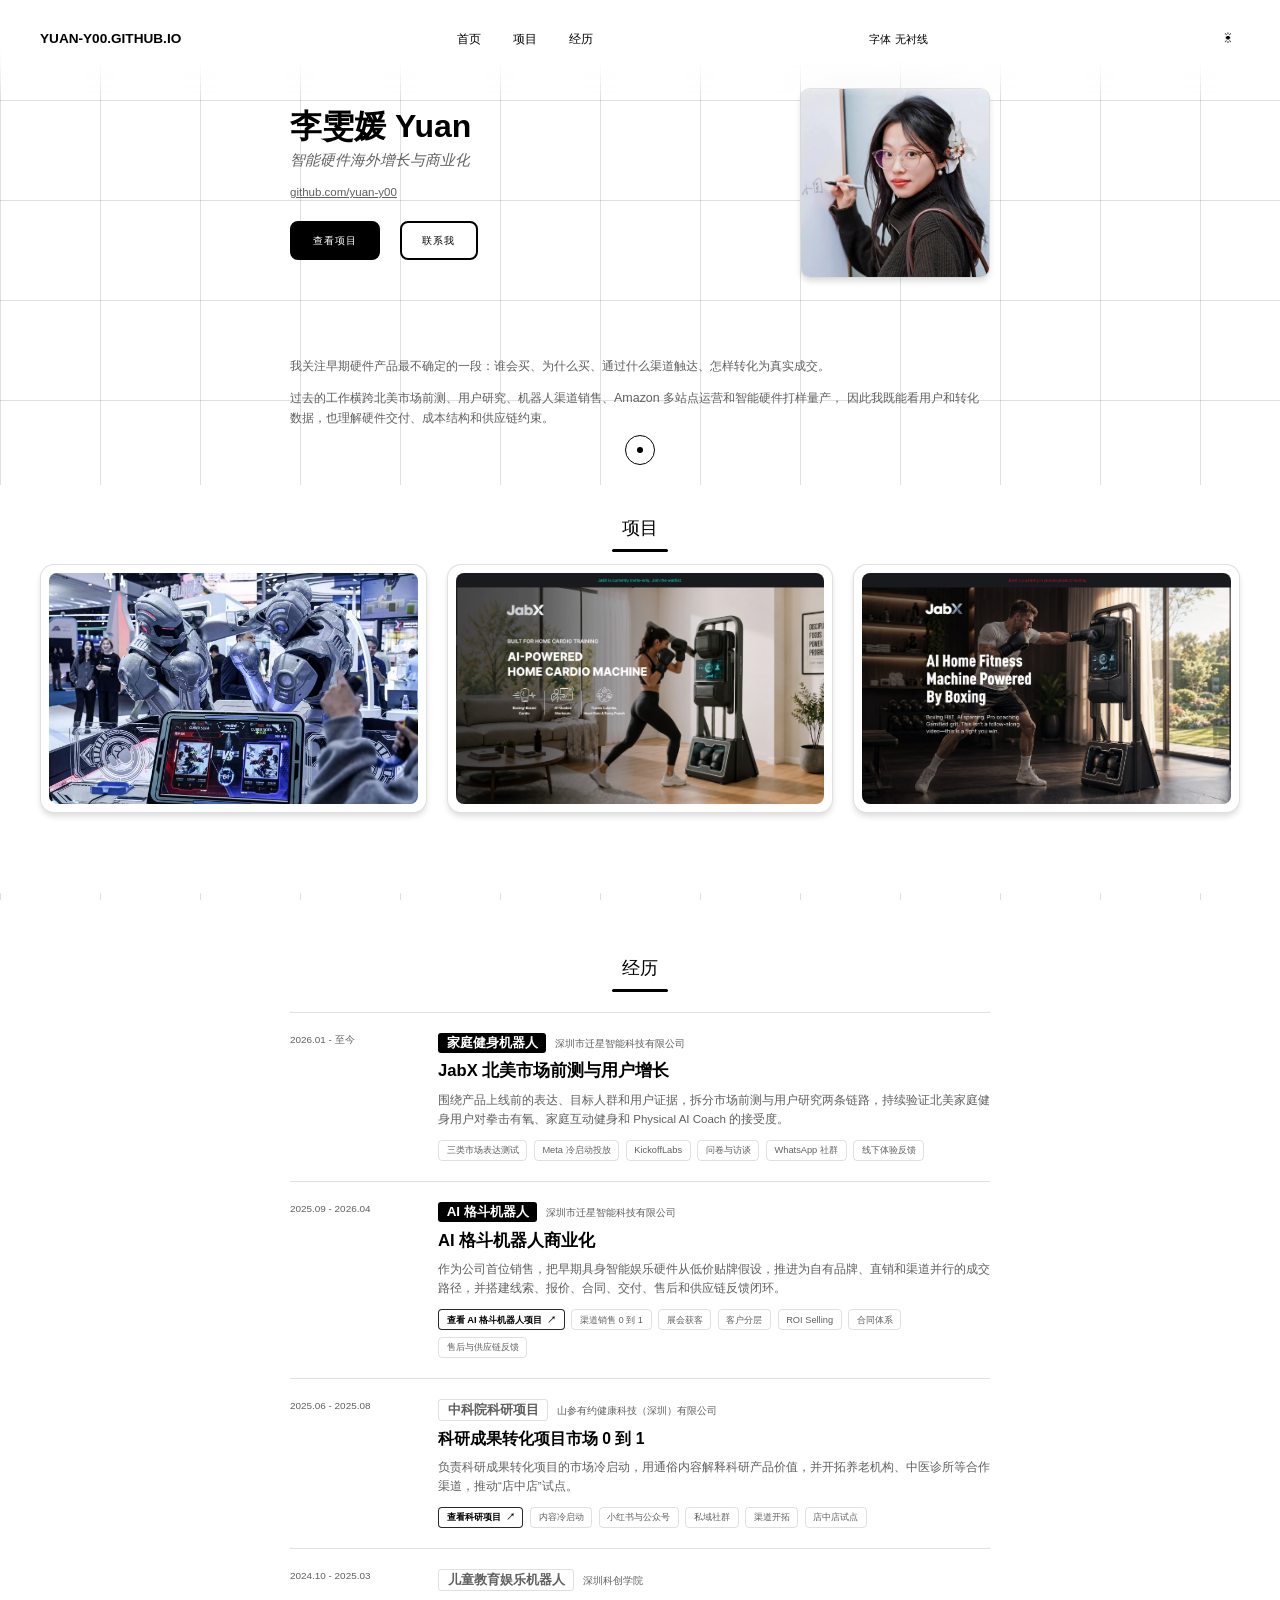
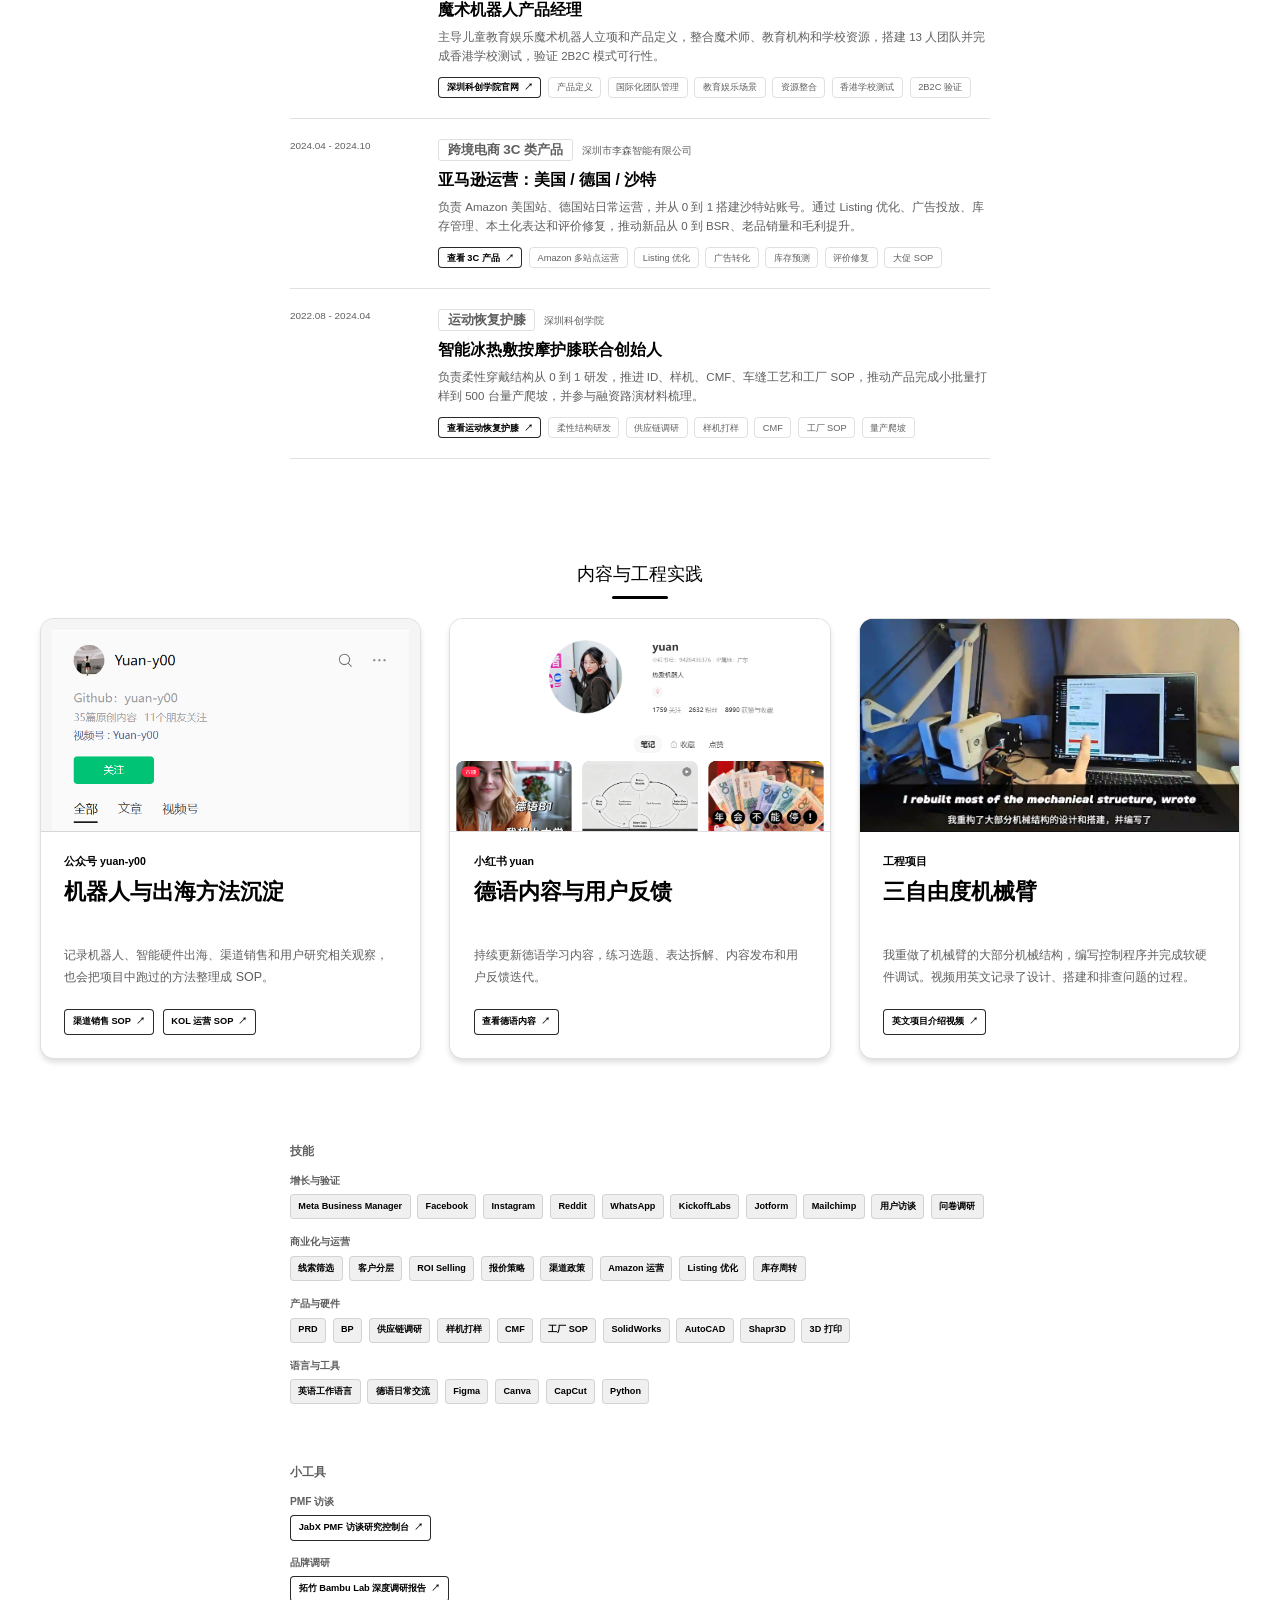
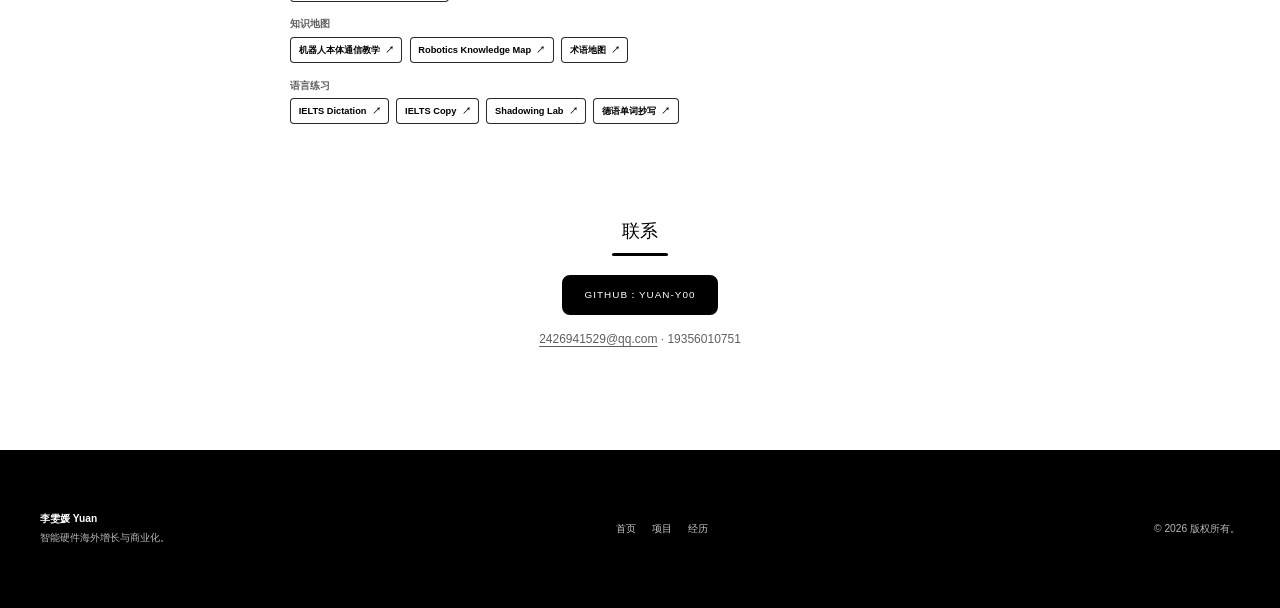
==== commit 97c72b69: "Align experience links with tag layout" ====
--- a/index.html
+++ b/index.html
@@ -187,13 +187,13 @@
               <h3>AI 格斗机器人商业化</h3>
               <p>作为公司首位销售，把早期具身智能娱乐硬件从低价贴牌假设，推进为自有品牌、直销和渠道并行的成交路径，并搭建线索、报价、合同、交付、售后和供应链反馈闭环。</p>
               <ul class="experience-scope">
+                <li class="experience-link-item"><a class="experience-link" href="https://qxrobot.com/" target="_blank" rel="noreferrer">查看 AI 格斗机器人项目</a></li>
                 <li>渠道销售 0 到 1</li>
                 <li>展会获客</li>
                 <li>客户分层</li>
                 <li>ROI Selling</li>
                 <li>合同体系</li>
                 <li>售后与供应链反馈</li>
-                <li class="experience-link-item"><a class="experience-link" href="https://qxrobot.com/" target="_blank" rel="noreferrer">查看 AI 格斗机器人项目</a></li>
               </ul>
             </div>
           </article>
@@ -205,12 +205,12 @@
               <h3>科研成果转化项目市场 0 到 1</h3>
               <p>负责科研成果转化项目的市场冷启动，用通俗内容解释科研产品价值，并开拓养老机构、中医诊所等合作渠道，推动“店中店”试点。</p>
               <ul class="experience-scope">
+                <li class="experience-link-item"><a class="experience-link" href="https://ginpact.com.hk/" target="_blank" rel="noreferrer">查看科研项目</a></li>
                 <li>内容冷启动</li>
                 <li>小红书与公众号</li>
                 <li>私域社群</li>
                 <li>渠道开拓</li>
                 <li>店中店试点</li>
-                <li class="experience-link-item"><a class="experience-link" href="https://ginpact.com.hk/" target="_blank" rel="noreferrer">查看科研项目</a></li>
               </ul>
             </div>
           </article>
@@ -222,7 +222,7 @@
               <h3>魔术机器人产品经理</h3>
               <p>主导儿童教育娱乐魔术机器人立项和产品定义，整合魔术师、教育机构和学校资源，搭建 13 人团队并完成香港学校测试，验证 2B2C 模式可行性。</p>
               <ul class="experience-scope">
-                <li><a class="experience-tag-link" href="https://www.innoxsz.com/" target="_blank" rel="noreferrer">深圳科创学院官网</a></li>
+                <li class="experience-link-item"><a class="experience-link" href="https://www.innoxsz.com/" target="_blank" rel="noreferrer">深圳科创学院官网</a></li>
                 <li>产品定义</li>
                 <li>国际化团队管理</li>
                 <li>教育娱乐场景</li>
@@ -240,13 +240,13 @@
               <h3>亚马逊运营：美国 / 德国 / 沙特</h3>
               <p>负责 Amazon 美国站、德国站日常运营，并从 0 到 1 搭建沙特站账号。通过 Listing 优化、广告投放、库存管理、本土化表达和评价修复，推动新品从 0 到 BSR、老品销量和毛利提升。</p>
               <ul class="experience-scope">
+                <li class="experience-link-item"><a class="experience-link" href="https://www.amazon.com/dp/B0D4215HCX/" target="_blank" rel="noreferrer">查看 3C 产品</a></li>
                 <li>Amazon 多站点运营</li>
                 <li>Listing 优化</li>
                 <li>广告转化</li>
                 <li>库存预测</li>
                 <li>评价修复</li>
                 <li>大促 SOP</li>
-                <li class="experience-link-item"><a class="experience-link" href="https://www.amazon.com/dp/B0D4215HCX/" target="_blank" rel="noreferrer">查看 3C 产品</a></li>
               </ul>
             </div>
           </article>
@@ -258,13 +258,13 @@
               <h3>智能冰热敷按摩护膝联合创始人</h3>
               <p>负责柔性穿戴结构从 0 到 1 研发，推进 ID、样机、CMF、车缝工艺和工厂 SOP，推动产品完成小批量打样到 500 台量产爬坡，并参与融资路演材料梳理。</p>
               <ul class="experience-scope">
+                <li class="experience-link-item"><a class="experience-link" href="https://www.xpolar-tech.com/" target="_blank" rel="noreferrer">查看运动恢复护膝</a></li>
                 <li>柔性结构研发</li>
                 <li>供应链调研</li>
                 <li>样机打样</li>
                 <li>CMF</li>
                 <li>工厂 SOP</li>
                 <li>量产爬坡</li>
-                <li class="experience-link-item"><a class="experience-link" href="https://www.xpolar-tech.com/" target="_blank" rel="noreferrer">查看运动恢复护膝</a></li>
               </ul>
             </div>
           </article>
--- a/styles.css
+++ b/styles.css
@@ -851,37 +851,24 @@
   line-height: 1.3;
 }
 
-.experience-tag-link {
-  display: block;
-  color: inherit;
-  text-decoration: none;
-}
-
-.experience-tag-link:hover,
-.experience-tag-link:focus-visible {
-  color: var(--text-primary);
-}
-
 .experience-scope .experience-link-item {
-  flex-basis: 100%;
   border: 0;
-  margin-top: 0.16rem;
   padding: 0;
   background: transparent;
 }
 
 .experience-link {
   display: inline-flex;
-  min-height: 26px;
+  min-height: 20px;
   align-items: center;
   border: 1px solid var(--border-strong);
   border-radius: 4px;
-  padding: 0.18rem 0.48rem;
+  padding: 0.22rem 0.48rem;
   background: var(--bg-card);
   color: var(--text-primary);
-  font-size: 0.58rem;
-  font-weight: 700;
-  line-height: 1.25;
+  font-size: inherit;
+  font-weight: 700;
+  line-height: inherit;
   text-decoration: none;
   white-space: nowrap;
   transition:
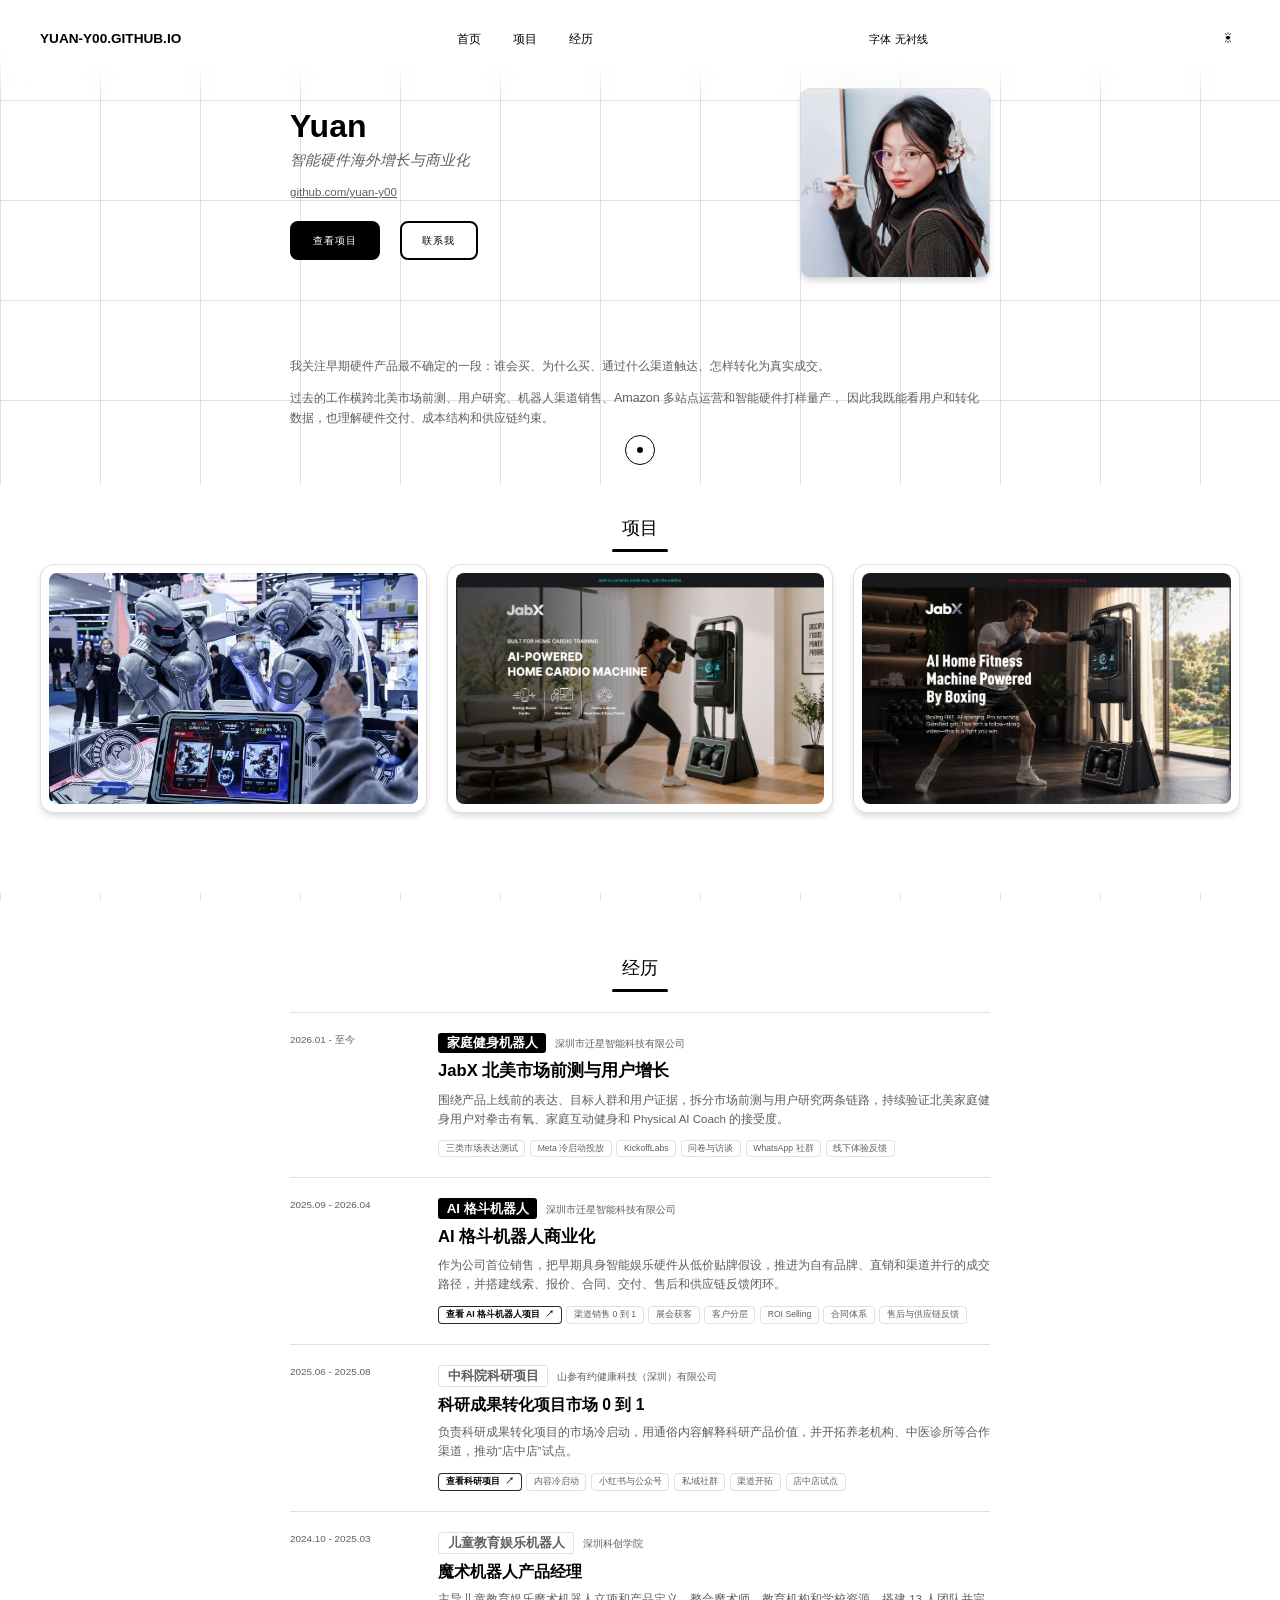
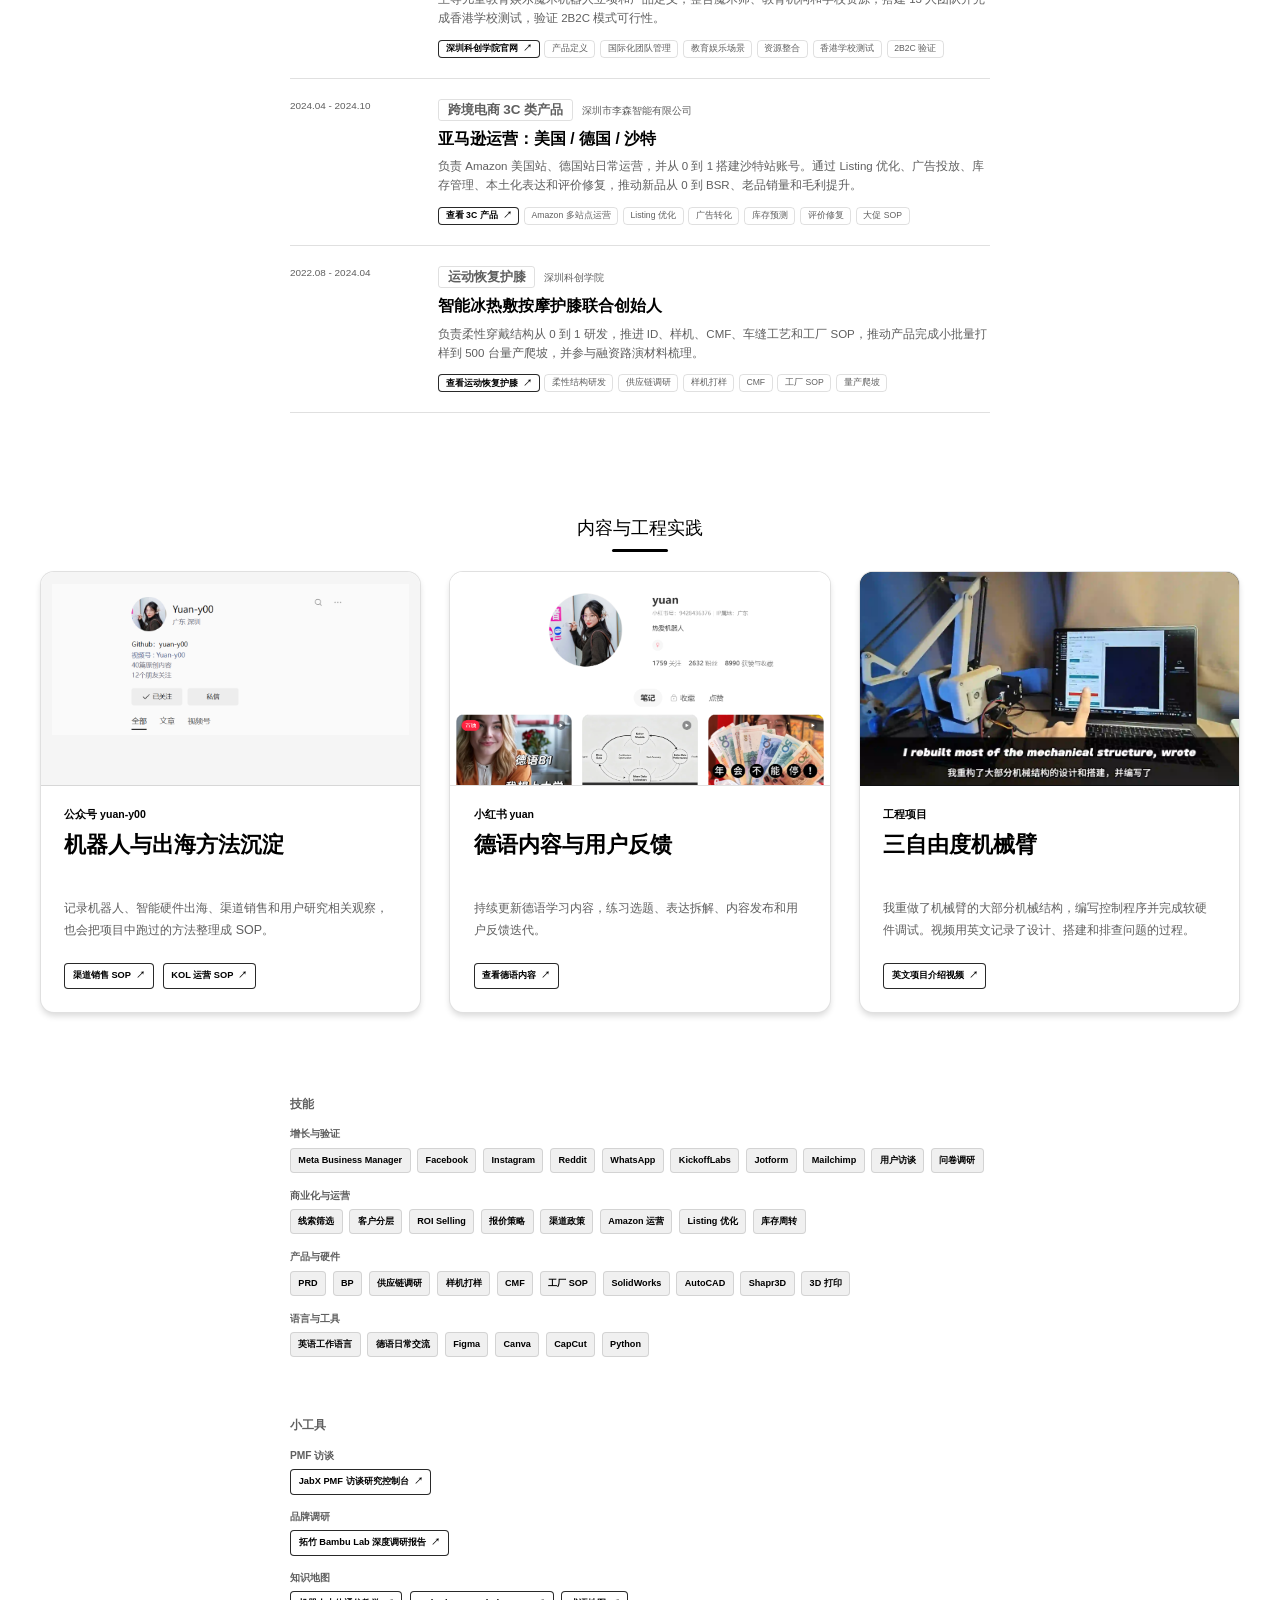
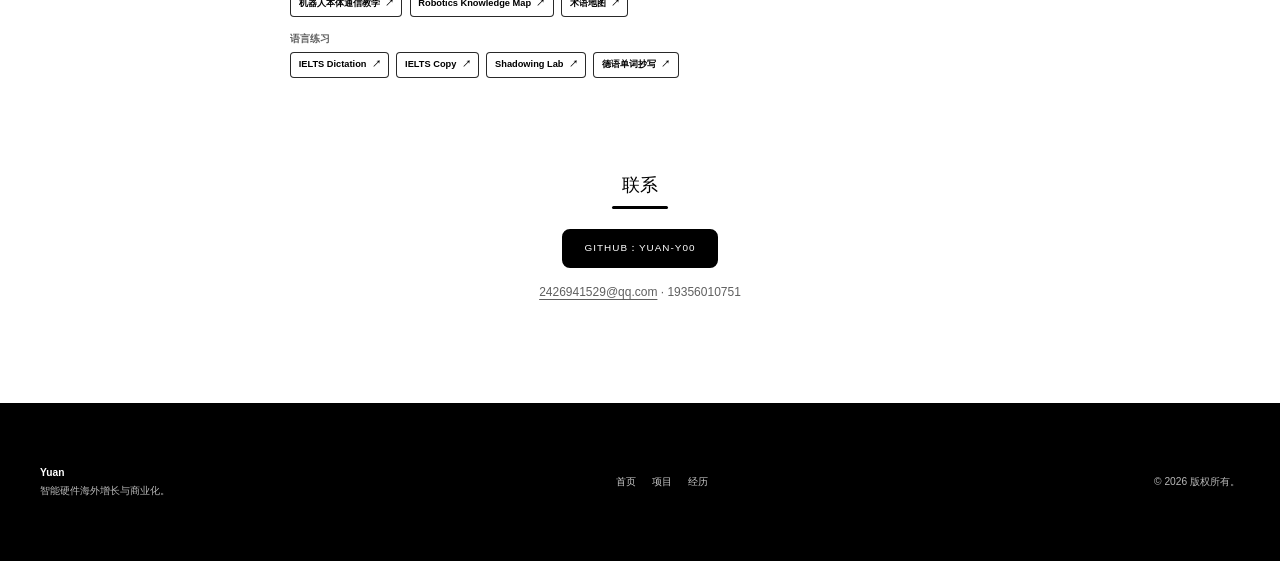
==== commit 808ae22e: "Update homepage profile and tag layout" ====
--- a/index.html
+++ b/index.html
@@ -4,12 +4,12 @@
     <meta charset="utf-8">
     <meta name="viewport" content="width=device-width, initial-scale=1">
     <meta name="color-scheme" content="light dark">
-    <title>李雯媛 Yuan | 智能硬件海外增长与商业化</title>
+    <title>Yuan | 智能硬件海外增长与商业化</title>
     <meta
       name="description"
-      content="李雯媛 Yuan 的 AI / 机器人 / 智能硬件出海作品集：北美市场前测、用户研究、渠道销售与早期商业化。"
+      content="Yuan 的 AI / 机器人 / 智能硬件出海作品集：北美市场前测、用户研究、渠道销售与早期商业化。"
     >
-    <meta property="og:title" content="李雯媛 Yuan | 智能硬件海外增长与商业化">
+    <meta property="og:title" content="Yuan | 智能硬件海外增长与商业化">
     <meta
       property="og:description"
       content="AI / 机器人 / 智能硬件出海作品集：北美市场前测、用户研究、渠道销售与早期商业化。"
@@ -61,7 +61,7 @@
       <section id="home" class="intro-section">
         <div class="intro-grid">
           <div class="intro-text">
-            <h1>李雯媛 Yuan</h1>
+            <h1>Yuan</h1>
             <p class="intro-role">智能硬件海外增长与商业化</p>
             <p class="intro-contact">
               <a href="https://github.com/yuan-y00" target="_blank" rel="noreferrer">github.com/yuan-y00</a>
@@ -72,7 +72,7 @@
             </div>
           </div>
           <div class="intro-photo">
-            <img src="assets/profile/yuan-portrait-balanced-20260731.webp" width="1000" height="1000" alt="李雯媛个人照片">
+            <img src="assets/profile/yuan-portrait-balanced-20260731.webp" width="1000" height="1000" alt="Yuan 个人照片">
           </div>
         </div>
       </section>
@@ -426,7 +426,7 @@
     <footer class="footer">
       <div class="footer-row container">
         <div>
-          <p>李雯媛 Yuan</p>
+          <p>Yuan</p>
           <p>智能硬件海外增长与商业化。</p>
         </div>
         <nav class="footer-links" aria-label="页脚导航">
--- a/styles.css
+++ b/styles.css
@@ -836,7 +836,7 @@
 .experience-scope {
   display: flex;
   flex-wrap: wrap;
-  gap: 0.4rem;
+  gap: 0.28rem;
   margin-top: 0.7rem;
   padding: 0;
   list-style: none;
@@ -845,10 +845,10 @@
 .experience-scope li {
   border: 1px solid var(--border-color);
   border-radius: 4px;
-  padding: 0.22rem 0.48rem;
-  color: var(--text-secondary);
-  font-size: 0.58rem;
-  line-height: 1.3;
+  padding: 0.16rem 0.42rem;
+  color: var(--text-secondary);
+  font-size: 0.54rem;
+  line-height: 1.2;
 }
 
 .experience-scope .experience-link-item {
@@ -859,11 +859,11 @@
 
 .experience-link {
   display: inline-flex;
-  min-height: 20px;
+  min-height: 18px;
   align-items: center;
   border: 1px solid var(--border-strong);
   border-radius: 4px;
-  padding: 0.22rem 0.48rem;
+  padding: 0.16rem 0.42rem;
   background: var(--bg-card);
   color: var(--text-primary);
   font-size: inherit;
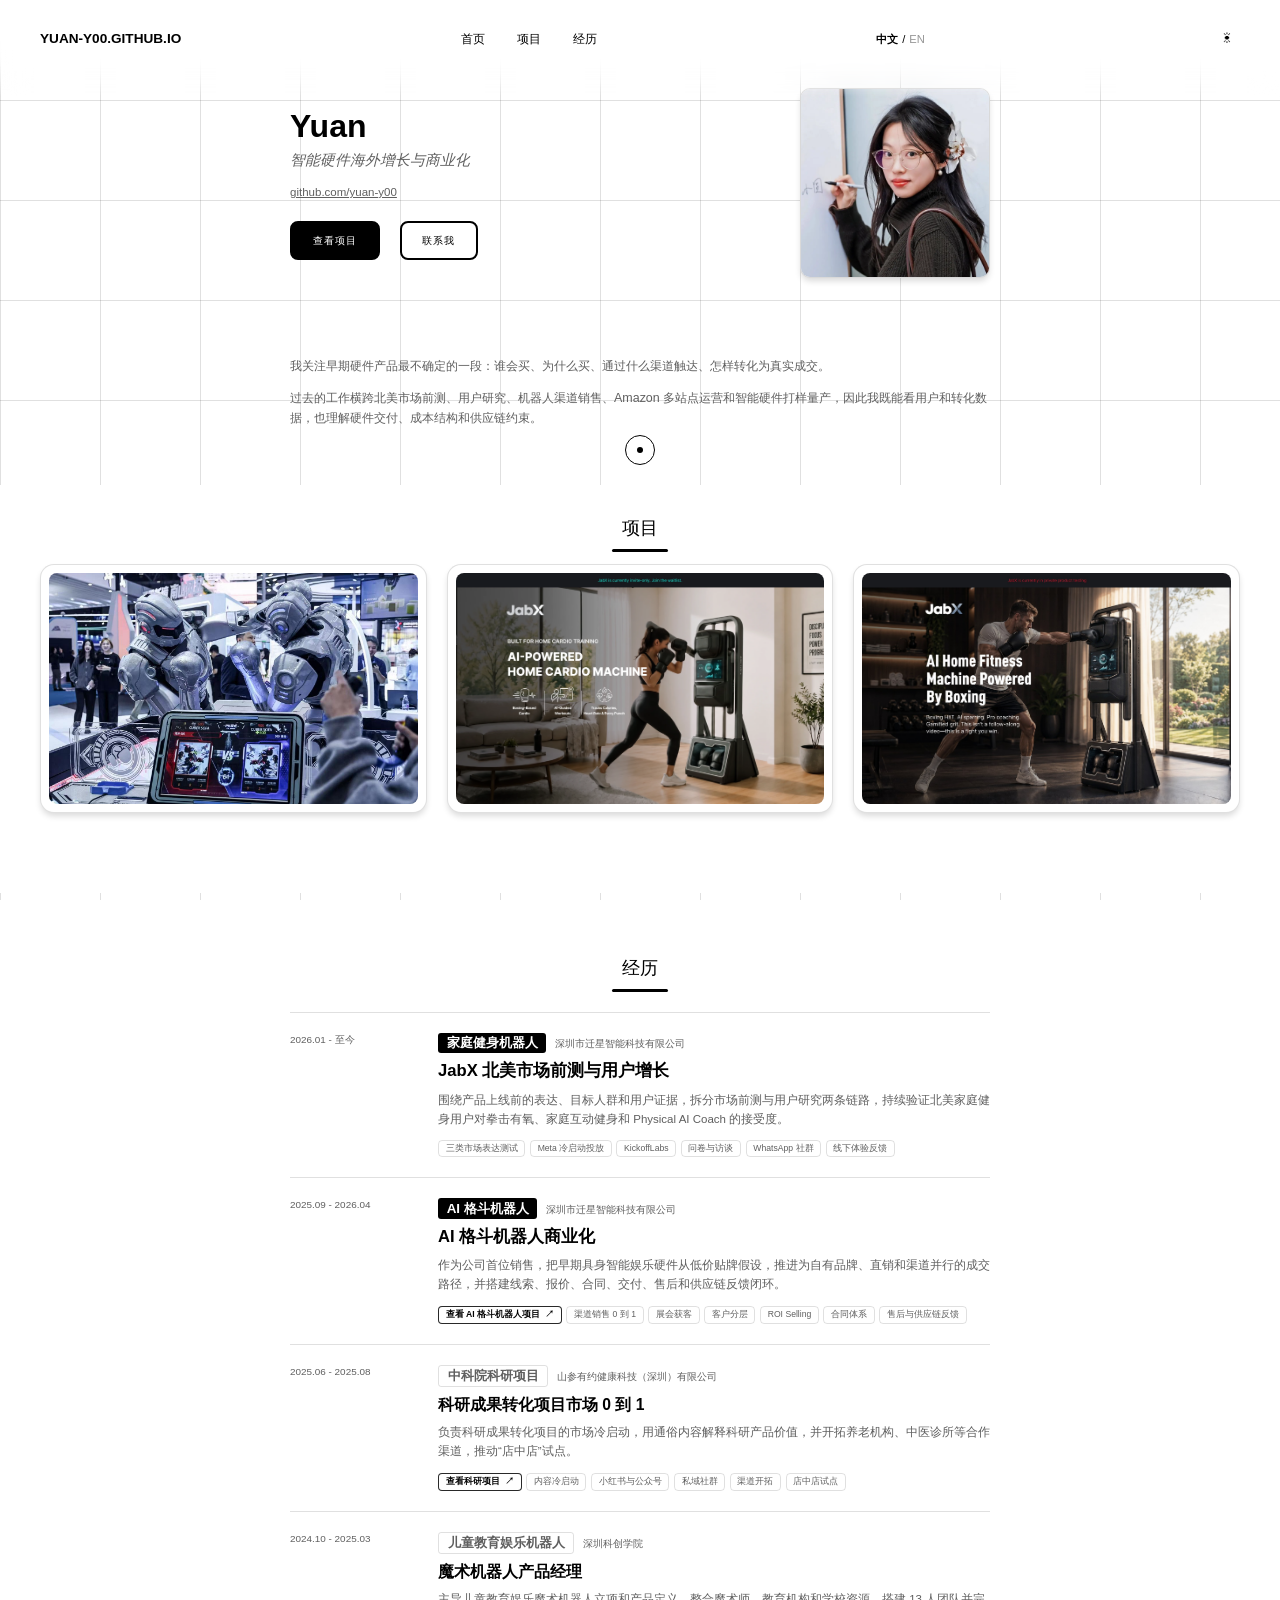
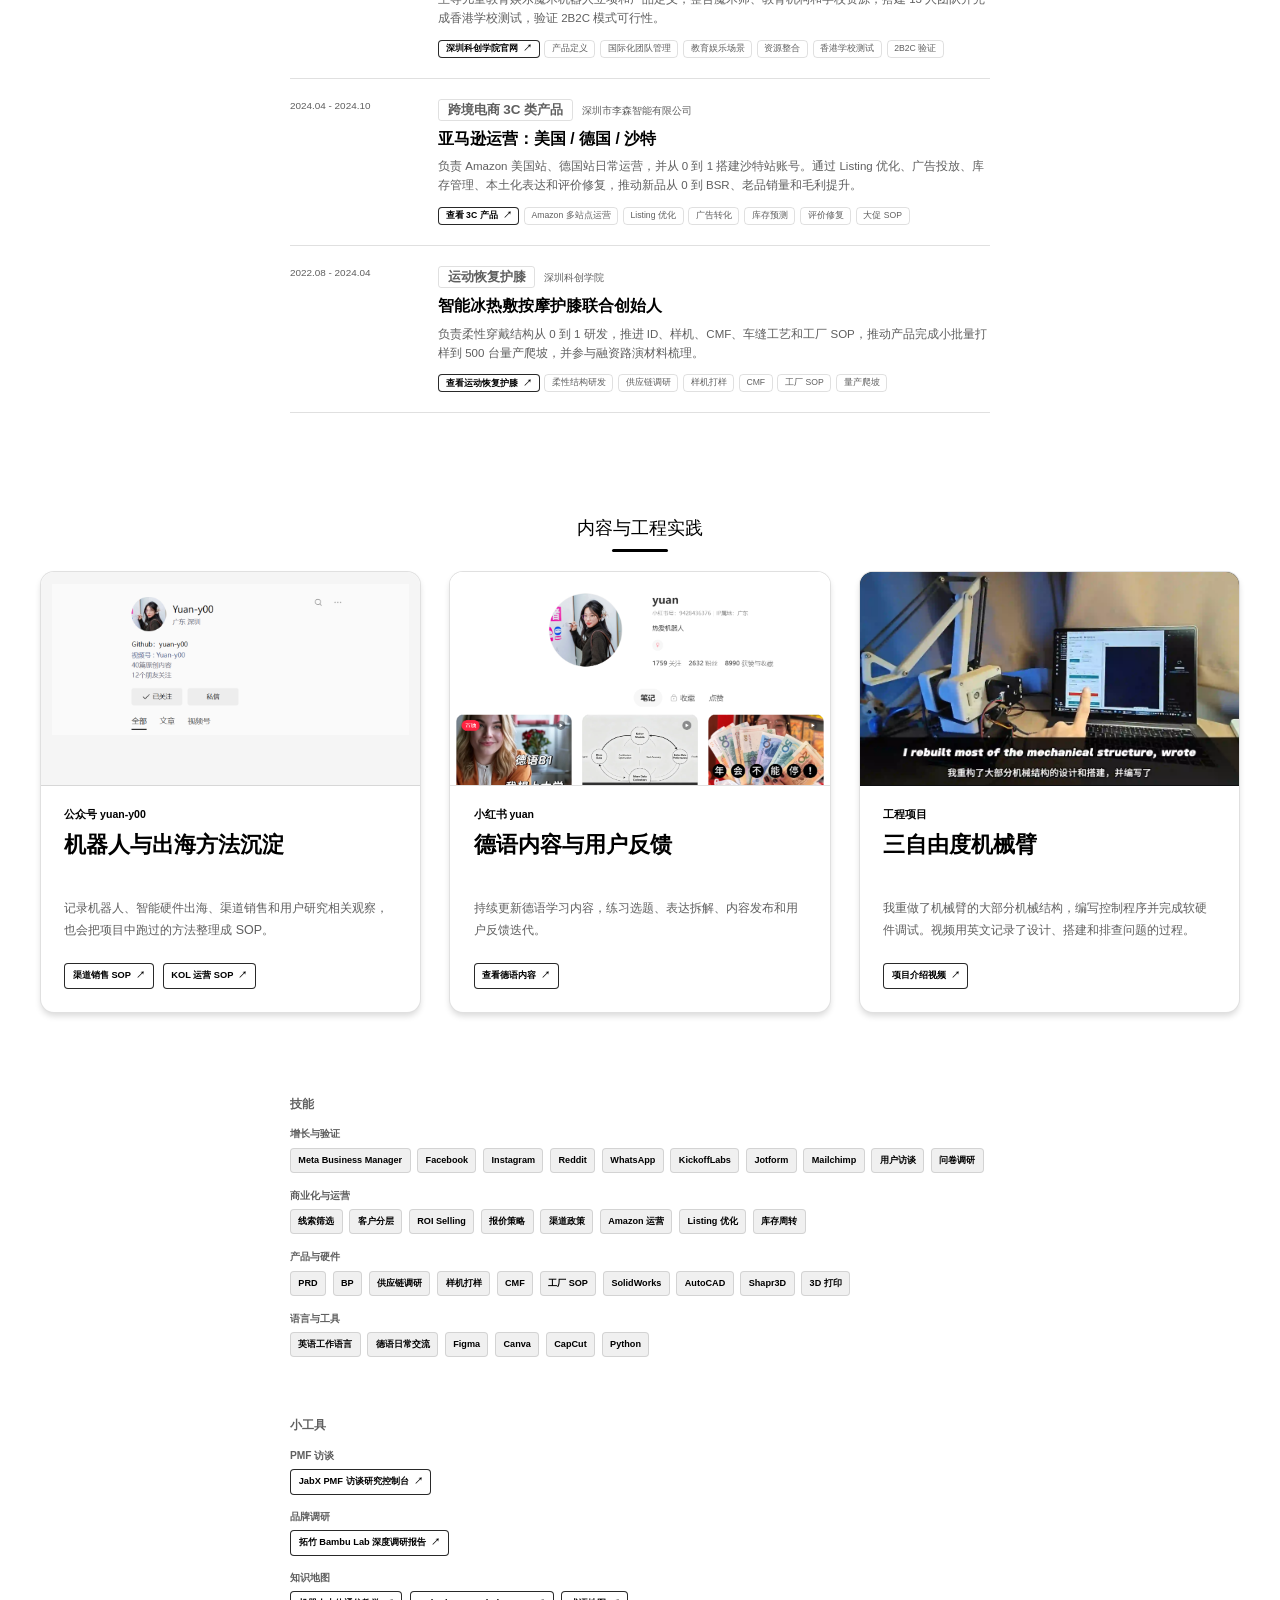
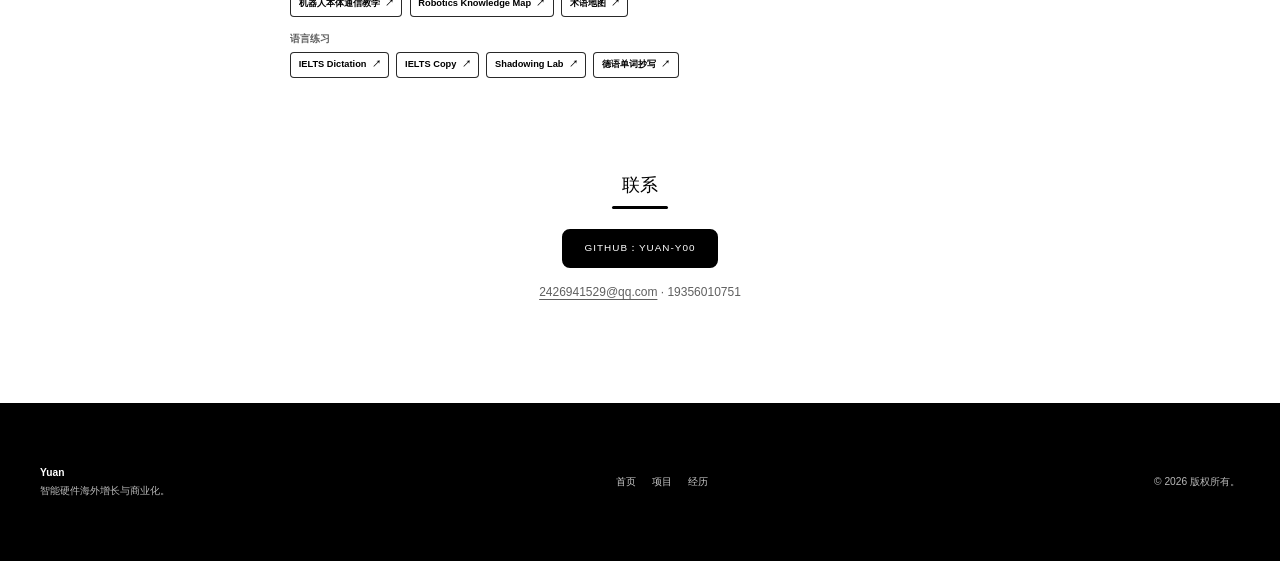
==== commit 481839ab: "Add homepage language toggle" ====
--- a/index.html
+++ b/index.html
@@ -35,8 +35,10 @@
           <li><a href="#cad-gallery" class="nav-link">项目</a></li>
           <li><a href="#experience" class="nav-link">经历</a></li>
         </ul>
-        <button id="font-toggle" class="font-toggle" type="button" data-font-toggle title="切换字体">
-          字体 <span id="font-label">无衬线</span>
+        <button id="language-toggle" class="language-toggle" type="button" data-language-toggle aria-label="切换英文版" title="切换英文版">
+          <span data-lang-option="zh" class="is-active">中文</span>
+          <span aria-hidden="true">/</span>
+          <span data-lang-option="en">EN</span>
         </button>
         <button id="theme-toggle" class="theme-toggle" type="button" data-theme-toggle aria-label="切换深色模式" title="切换深色模式">
           <span class="icon-sun" aria-hidden="true">☀</span>
@@ -303,14 +305,14 @@
           </article>
           <article class="project-card sr sr-up">
             <div class="content-cover cover-image cover-video-still">
-              <img src="assets/content/robot-arm-engineering-video.png" alt="三自由度机械臂英文介绍视频截图">
+              <img src="assets/content/robot-arm-engineering-video.png" alt="三自由度机械臂项目介绍视频截图">
             </div>
             <div class="project-content">
               <p class="content-platform">工程项目</p>
               <h3>三自由度机械臂</h3>
               <p>我重做了机械臂的大部分机械结构，编写控制程序并完成软硬件调试。视频用英文记录了设计、搭建和排查问题的过程。</p>
               <div class="content-tags" aria-label="机械臂项目标签">
-                <a class="content-tag" href="https://www.xiaohongshu.com/explore/6a89f39d0000000028001f42?xsec_token=ABTaK23NPM53Q2ijnxwiIBMrDNHzEESpCkzVfnrGubMnU=&amp;xsec_source=pc_user" target="_blank" rel="noreferrer">英文项目介绍视频</a>
+                <a class="content-tag" href="https://www.xiaohongshu.com/explore/6a89f39d0000000028001f42?xsec_token=ABTaK23NPM53Q2ijnxwiIBMrDNHzEESpCkzVfnrGubMnU=&amp;xsec_source=pc_user" target="_blank" rel="noreferrer">项目介绍视频</a>
               </div>
             </div>
           </article>
--- a/styles.css
+++ b/styles.css
@@ -31,11 +31,6 @@
   --cream-white: #111111;
 }
 
-[data-font="serif"] {
-  --site-font: "Cormorant Garamond", Georgia, "Times New Roman", "Songti SC", "SimSun", serif;
-  --root-font-size: 17px;
-}
-
 * {
   box-sizing: border-box;
   margin: 0;
@@ -236,7 +231,7 @@
   transform: scaleX(1);
 }
 
-.font-toggle,
+.language-toggle,
 .theme-toggle,
 .hamburger {
   border: none;
@@ -245,7 +240,7 @@
   cursor: pointer;
 }
 
-.font-toggle {
+.language-toggle {
   display: flex;
   align-items: center;
   gap: 0.24rem;
@@ -255,7 +250,17 @@
   font-weight: 500;
 }
 
-.font-toggle:hover,
+.language-toggle [data-lang-option] {
+  opacity: 0.42;
+  transition: opacity 0.2s ease;
+}
+
+.language-toggle [data-lang-option].is-active {
+  opacity: 1;
+  font-weight: 700;
+}
+
+.language-toggle:hover,
 .theme-toggle:hover {
   opacity: 0.62;
 }
@@ -1681,7 +1686,7 @@
 }
 
 .case-hero h1 {
-  font-size: clamp(2rem, 4vw, 3.6rem);
+  font-size: clamp(1.86rem, 3.5vw, 3.05rem);
 }
 
 .case-hero-refined {
@@ -1691,7 +1696,7 @@
 
 .case-hero-refined h1 {
   max-width: 720px;
-  font-size: clamp(2.05rem, 3.25vw, 3.05rem);
+  font-size: clamp(1.86rem, 2.9vw, 2.65rem);
   line-height: 1.12;
 }
 
@@ -1702,7 +1707,7 @@
 
 .ai-robot-case .case-hero-refined h1 {
   max-width: 650px;
-  font-size: clamp(1.86rem, 3vw, 2.7rem);
+  font-size: clamp(1.72rem, 2.7vw, 2.42rem);
   line-height: 1.14;
 }
 
@@ -2954,7 +2959,7 @@
     font-size: 0.72rem;
   }
 
-  .font-toggle {
+  .language-toggle {
     font-size: 0.65rem;
   }
 
